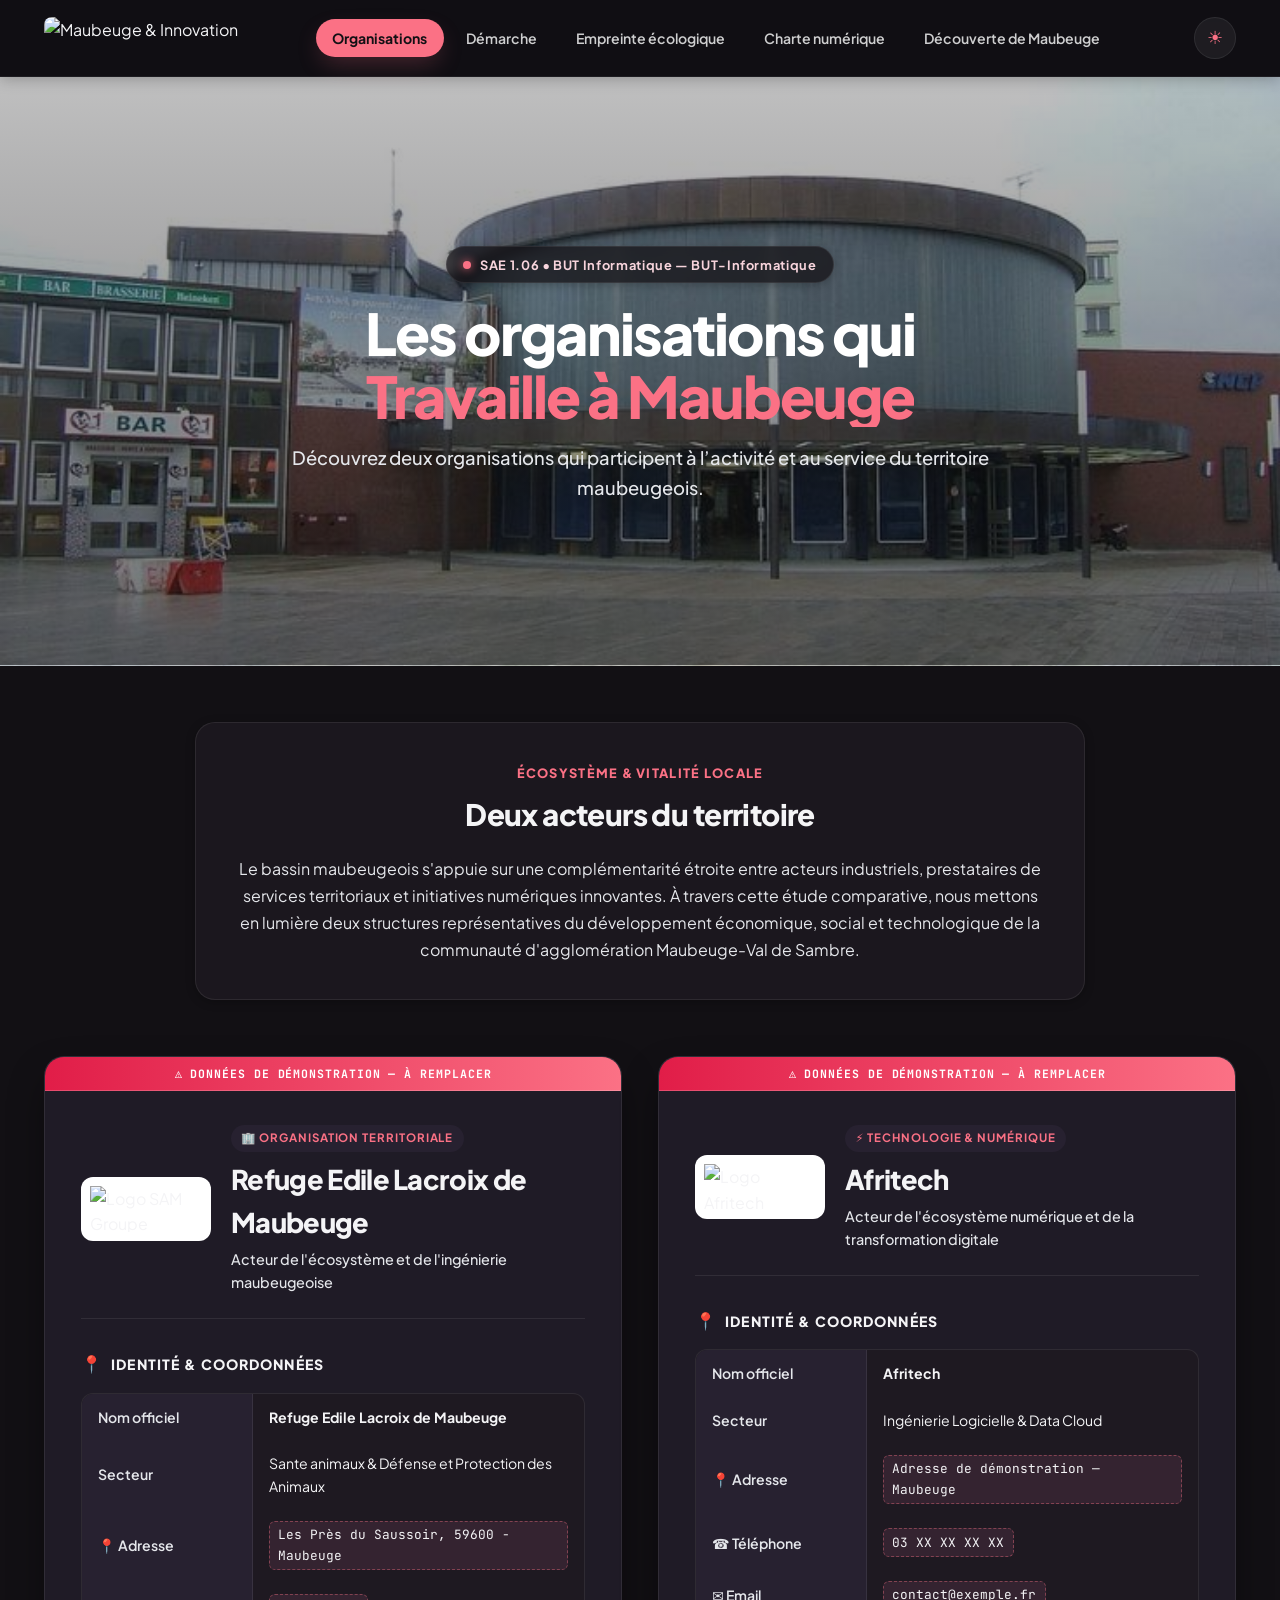
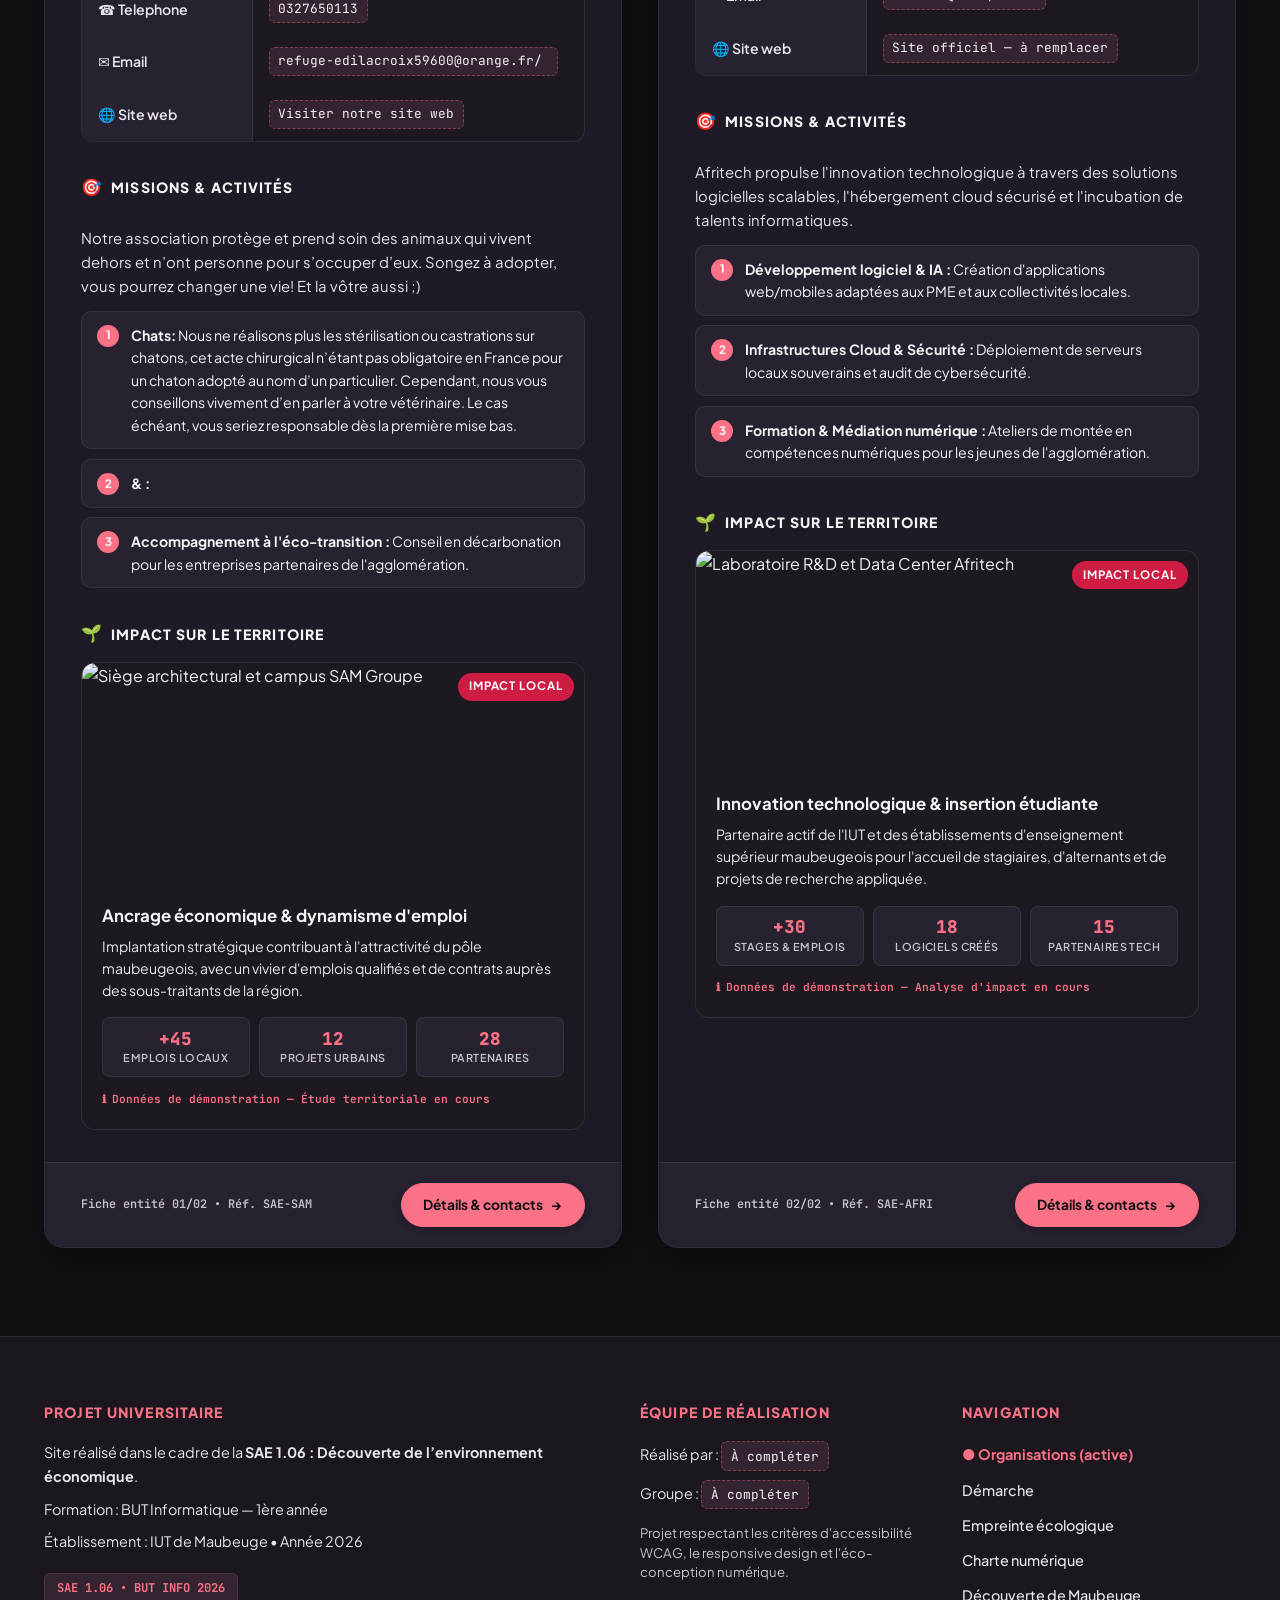
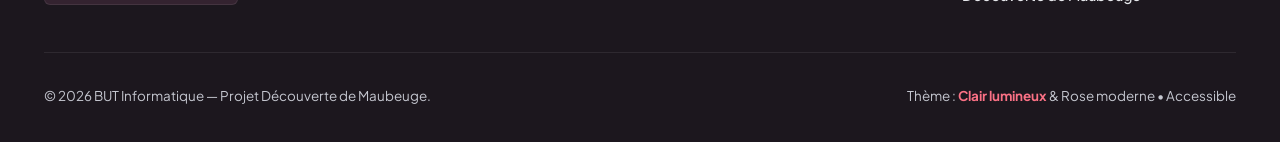
==== SAE_Decouverte_Maubeuge/index.html @ 79c5223c "modification sur le site de decouverte de maubeuge" ====
<!DOCTYPE html>

<html data-theme="dark" lang="fr"><head>
<meta charset="utf-8"/>
<meta content="width=device-width, initial-scale=1.0" name="viewport"/>
<meta content="Découverte de Maubeuge - Présentation des organisations locales SAM Groupe et Afritech dans le cadre de la SAE 1.06 BUT Informatique." name="description"/>
<title>Organisations — Découverte de Maubeuge | SAE 1.06</title>
<!-- Typographies Google Fonts (Plus Jakarta Sans & JetBrains Mono) -->
<link href="https://fonts.googleapis.com" rel="preconnect"/>
<link crossorigin="" href="https://fonts.gstatic.com" rel="preconnect"/>
<link href="https://fonts.googleapis.com/css2?family=Plus+Jakarta+Sans:wght@400;500;600;700;800&amp;family=JetBrains+Mono:wght@400;500;600&amp;display=swap" rel="stylesheet"/>
<link href="style.css" rel="stylesheet"/>
</head>
<body>
       <!-- 1. EN-TÊTE DU SITE & NAVIGATION (5 ONGLETS)
       Header lumineux, navigation moderne avec rose d'accentuation -->

<header class="site-header" role="banner">
<div class="container header-content">
<!-- Logo et Identité de Maubeuge -->
<a class="brand" href="index.html" title="Retour à l'accueil du projet Maubeuge">

<!-- A REVENIR SUR LE LOGO  -->

<img alt="Maubeuge &amp; Innovation" class="brand-logo-img" src=""/>
</a>
<!-- Navigation Horizontale vers les 5 Onglets -->
<nav aria-label="Navigation principale" class="main-nav" id="site-nav" role="navigation">
<ul class="nav-list">
<li>
<a aria-current="page" class="nav-link active" href="index.html">Organisations</a>
</li>
<li>
<a class="nav-link" href="demarche.html">Démarche</a>
</li>
<li>
<a class="nav-link" href="empreinte-ecologique.html">Empreinte écologique</a>
</li>
<li>
<a class="nav-link" href="charte-numerique.html">Charte numérique</a>
</li>
<li>
<a class="nav-link" href="decouverte-maubeuge.html">Découverte de Maubeuge</a>
</li>
</ul>
</nav>
<!-- Actions : Commutateur Thème Clair/Sombre + Menu Mobile -->
<div class="header-actions">
<button aria-label="Basculer entre thème clair et thème sombre" class="theme-toggle" id="theme-toggle-btn" title="Passer au mode sombre" type="button">
<span aria-hidden="true" id="theme-toggle-icon">☾</span>
</button>
<button aria-controls="site-nav" aria-expanded="false" aria-label="Ouvrir le menu de navigation" class="mobile-menu-btn" id="mobile-menu-btn" type="button">
<span aria-hidden="true">☰</span>
</button>
</div>
</div>
</header>
<!-- 
       2. CONTENU PRINCIPAL (MAIN)
       Hero Panoramique avec photo Maubeuge en fond + Section Intro + Deux Cartes
    
<main id="main-content" role="main">

<!-- HERO PANORAMIQUE AVEC IMAGE DE MAUBEUGE EN FOND RÉEL -->
<section aria-labelledby="hero-title" class="hero-panoramic">
<div class="hero-overlay">
<div class="container">
<div class="hero-inner">
<div class="hero-badge">
<span aria-hidden="true" class="hero-badge-dot"></span>
<span>SAE 1.06 • BUT Informatique — BUT-Informatique</span>
</div>
<h1 class="hero-title" id="hero-title">
              Les organisations qui  <span class="highlight-rose">Travaille à Maubeuge</span>
</h1>
<p class="hero-description">
              Découvrez deux organisations qui participent à l’activité et au service du territoire maubeugeois.
            </p>
</div>
</div>
</div>
</section>
<!-- SECTION INTRODUCTION -->
<section aria-labelledby="intro-heading" class="intro-section">
<div class="container">
<div class="intro-card">
<span class="intro-header-tag">Écosystème &amp; Vitalité Locale</span>
<h2 class="intro-title" id="intro-heading">Deux acteurs du territoire</h2>
<p class="intro-text">
            Le bassin maubeugeois s'appuie sur une complémentarité étroite entre acteurs industriels, prestataires de services territoriaux et initiatives numériques innovantes. À travers cette étude comparative, nous mettons en lumière deux structures représentatives du développement économique, social et technologique de la communauté d'agglomération Maubeuge-Val de Sambre.
          </p>
</div>
</div>
</section>
<!-- SECTION PRÉSENTATION SYMÉTRIQUE DES 2 ORGANISATIONS -->
<section aria-labelledby="organizations-title" class="organizations-section">
<div class="container">
<h2 class="visually-hidden" id="organizations-title" style="position: absolute; width: 1px; height: 1px; margin: -1px; padding: 0; overflow: hidden; clip: rect(0, 0, 0, 0); border: 0;">
          Fiches descriptives des deux organisations partenaires
        </h2>
<div class="organizations-grid">

               <!-- ORGANISATION 1 : SAM GROUPE
               Architecture : Identité, Missions, Carte Impact Visuelle avec Photo -->
              
<article aria-labelledby="sam-title" class="organization-card">
<!-- Ruban mention explicite Démonstration -->
<div class="demo-ribbon">
<span aria-hidden="true">⚠️</span>
<span>DONNÉES DE DÉMONSTRATION — À REMPLACER</span>
</div>
<div class="organization-card-content">
<!-- En-tête de la carte avec Logo SVG -->
<header class="organization-header">
<div class="organization-logo-wrapper">
<img alt="Logo SAM Groupe" class="organization-logo-svg" src="https://lh3.googleusercontent.com/aida/[base64]"/>
</div>
<div class="organization-meta">
<span class="organization-category-badge">🏢 Organisation Territoriale</span>
<h3 class="organization-title" id="sam-title">Refuge Edile Lacroix de Maubeuge</h3>
<p class="organization-tagline">Acteur de l'écosystème et de l'ingénierie maubeugeoise</p>
</div>
</header>
<!-- 1. IDENTITÉ ET COORDONNÉES -->
<section aria-labelledby="sam-identity-title">
<h4 class="card-subheading" id="sam-identity-title">
<span aria-hidden="true" class="card-subheading-icon">📍</span>
                  Identité &amp; coordonnées
                </h4>
<table class="identity-table">
<tbody>
<tr>
<th scope="row">Nom officiel</th>
<td><strong>Refuge Edile Lacroix de Maubeuge</strong></td>
</tr>
<tr>
<th scope="row">Secteur</th>
<td> Sante animaux &amp; Défense et Protection des Animaux</td>
</tr>
<tr>
<th scope="row">📍 Adresse</th>
<td><span class="badge-demo-value">Les Près du Saussoir, 59600 - Maubeuge</span></td>
</tr>
<tr>
<th scope="row">☎ Telephone</th>
<td><span class="badge-demo-value">0327650113</span></td>
</tr>
<tr>
<th scope="row">✉ Email</th>
<td><span class="badge-demo-value">refuge-edilacroix59600@orange.fr/<span></td>
</tr>
<tr>
<th scope="row">🌐 Site web</th>
<td><span class="badge-demo-value"><a href="https://refuge-edilelacroix.fr/"> Visiter notre site web </a></span></td>
</tr>
</tbody>
</table>
</section>
<!-- 2. MISSIONS ET ACTIVITÉS -->
<section aria-labelledby="sam-missions-title" class="organization-missions">
<h4 class="card-subheading" id="sam-missions-title">
<span aria-hidden="true" class="card-subheading-icon">🎯</span>
                  Missions &amp; activités
                </h4>
<p class="missions-intro-text">
                  Notre association protège et prend soin des animaux qui vivent dehors et n’ont personne pour s’occuper d’eux. Songez à adopter, vous pourrez changer une vie! Et la vôtre aussi ;)
<ul class="activities-list">
<li class="activity-item">
<span class="activity-badge-num">1</span>
<span><strong>Chats:</strong> Nous ne réalisons plus les stérilisation ou castrations sur chatons, cet acte chirurgical n’étant pas obligatoire en France pour un chaton adopté au nom d’un particulier. Cependant, nous vous conseillons
  vivement d’en parler à votre vétérinaire. Le cas échéant, vous seriez responsable dès la première mise bas.</span>
</li>
<li class="activity-item">
<span class="activity-badge-num">2</span>
<span> <strong>&amp;  :</strong> </span>
</li>
<li class="activity-item">
<span class="activity-badge-num">3</span>
<span><strong>Accompagnement à l'éco-transition :</strong> Conseil en décarbonation pour les entreprises partenaires de l'agglomération.</span>
</li>
</ul>
</section>
<!-- 3. CARTE VISUELLE IMPACT SUR LE TERRITOIRE -->
<section aria-labelledby="sam-impact-title">
<h4 class="card-subheading" id="sam-impact-title">
<span aria-hidden="true" class="card-subheading-icon">🌱</span>
                  Impact sur le territoire
                </h4>
<div class="impact-showcase-card">
<div class="impact-image-container">
<img alt="Siège architectural et campus SAM Groupe" class="impact-image" src="https://lh3.googleusercontent.com/aida-public/[base64]"/>
<span class="impact-badge-tag">Impact local</span>
</div>
<div class="impact-body">
<h5 class="impact-headline">Ancrage économique &amp; dynamisme d'emploi</h5>
<p class="impact-desc">
                      Implantation stratégique contribuant à l'attractivité du pôle maubeugeois, avec un vivier d'emplois qualifiés et de contrats auprès des sous-traitants de la région.
                    </p>
<div class="impact-metrics-grid">
<div class="metric-box">
<div class="metric-value">+45</div>
<div class="metric-label">Emplois locaux</div>
</div>
<div class="metric-box">
<div class="metric-value">12</div>
<div class="metric-label">Projets urbains</div>
</div>
<div class="metric-box">
<div class="metric-value">28</div>
<div class="metric-label">Partenaires</div>
</div>
</div>
<div class="impact-disclaimer">
<span aria-hidden="true">ℹ</span>
<span>Données de démonstration — Étude territoriale en cours</span>
</div>
</div>
</div>
</section>
</div>
<!-- Pied de la carte -->
<footer class="organization-footer">
<span class="card-footer-meta">Fiche entité 01/02 • Réf. SAE-SAM</span>
<a class="btn-card-action" href="#sam-identity-title">
<span>Détails &amp; contacts</span>
<span aria-hidden="true">→</span>
</a>
</footer>
</article>

               <!-- ORGANISATION 2 : AFRITECH
               Architecture : Identité, Missions, Carte Impact Visuelle avec Photo -->
              
<article aria-labelledby="afritech-title" class="organization-card">
<!-- Ruban mention explicite Démonstration -->
<div class="demo-ribbon">
<span aria-hidden="true">⚠️</span>
<span>DONNÉES DE DÉMONSTRATION — À REMPLACER</span>
</div>
<div class="organization-card-content">
<!-- En-tête de la carte avec Logo SVG -->
<header class="organization-header">
<div class="organization-logo-wrapper">
<img alt="Logo Afritech" class="organization-logo-svg" src="https://lh3.googleusercontent.com/aida/[base64]"/>
</div>
<div class="organization-meta">
<span class="organization-category-badge">⚡ Technologie &amp; Numérique</span>
<h3 class="organization-title" id="afritech-title">Afritech</h3>
<p class="organization-tagline">Acteur de l'écosystème numérique et de la transformation digitale</p>
</div>
</header>
<!-- 1. IDENTITÉ ET COORDONNÉES -->
<section aria-labelledby="afritech-identity-title">
<h4 class="card-subheading" id="afritech-identity-title">
<span aria-hidden="true" class="card-subheading-icon">📍</span>
                  Identité &amp; coordonnées
                </h4>
<table class="identity-table">
<tbody>
<tr>
<th scope="row">Nom officiel</th>
<td><strong>Afritech</strong></td>
</tr>
<tr>
<th scope="row">Secteur</th>
<td>Ingénierie Logicielle &amp; Data Cloud</td>
</tr>
<tr>
<th scope="row">📍 Adresse</th>
<td><span class="badge-demo-value">Adresse de démonstration — Maubeuge</span></td>
</tr>
<tr>
<th scope="row">☎ Téléphone</th>
<td><span class="badge-demo-value">03 XX XX XX XX</span></td>
</tr>
<tr>
<th scope="row">✉ Email</th>
<td><span class="badge-demo-value">contact@exemple.fr</span></td>
</tr>
<tr>
<th scope="row">🌐 Site web</th>
<td><span class="badge-demo-value">Site officiel — à remplacer</span></td>
</tr>
</tbody>
</table>
</section>
<!-- 2. MISSIONS ET ACTIVITÉS -->
<section aria-labelledby="afritech-missions-title" class="organization-missions">
<h4 class="card-subheading" id="afritech-missions-title">
<span aria-hidden="true" class="card-subheading-icon">🎯</span>
                  Missions &amp; activités
                </h4>
<p class="missions-intro-text">
                  Afritech propulse l'innovation technologique à travers des solutions logicielles scalables, l'hébergement cloud sécurisé et l'incubation de talents informatiques.
                </p>
<ul class="activities-list">
<li class="activity-item">
<span class="activity-badge-num">1</span>
<span><strong>Développement logiciel &amp; IA :</strong> Création d'applications web/mobiles adaptées aux PME et aux collectivités locales.</span>
</li>
<li class="activity-item">
<span class="activity-badge-num">2</span>
<span><strong>Infrastructures Cloud &amp; Sécurité :</strong> Déploiement de serveurs locaux souverains et audit de cybersécurité.</span>
</li>
<li class="activity-item">
<span class="activity-badge-num">3</span>
<span><strong>Formation &amp; Médiation numérique :</strong> Ateliers de montée en compétences numériques pour les jeunes de l'agglomération.</span>
</li>
</ul>
</section>
<!-- 3. CARTE VISUELLE IMPACT SUR LE TERRITOIRE -->
<section aria-labelledby="afritech-impact-title">
<h4 class="card-subheading" id="afritech-impact-title">
<span aria-hidden="true" class="card-subheading-icon">🌱</span>
                  Impact sur le territoire
                </h4>
<div class="impact-showcase-card">
<div class="impact-image-container">
<img alt="Laboratoire R&amp;D et Data Center Afritech" class="impact-image" src="https://lh3.googleusercontent.com/aida-public/[base64]"/>
<span class="impact-badge-tag">Impact local</span>
</div>
<div class="impact-body">
<h5 class="impact-headline">Innovation technologique &amp; insertion étudiante</h5>
<p class="impact-desc">
                      Partenaire actif de l'IUT et des établissements d'enseignement supérieur maubeugeois pour l'accueil de stagiaires, d'alternants et de projets de recherche appliquée.
                    </p>
<div class="impact-metrics-grid">
<div class="metric-box">
<div class="metric-value">+30</div>
<div class="metric-label">Stages &amp; Emplois</div>
</div>
<div class="metric-box">
<div class="metric-value">18</div>
<div class="metric-label">Logiciels créés</div>
</div>
<div class="metric-box">
<div class="metric-value">15</div>
<div class="metric-label">Partenaires Tech</div>
</div>
</div>
<div class="impact-disclaimer">
<span aria-hidden="true">ℹ</span>
<span>Données de démonstration — Analyse d'impact en cours</span>
</div>
</div>
</div>
</section>
</div>
<!-- Pied de la carte -->
<footer class="organization-footer">
<span class="card-footer-meta">Fiche entité 02/02 • Réf. SAE-AFRI</span>
<a class="btn-card-action" href="#afritech-identity-title">
<span>Détails &amp; contacts</span>
<span aria-hidden="true">→</span>
</a>
</footer>
</article>
</div>
</div>
</section>
</main>

       <!-- 3. PIED DE PAGE DU SITE (FOOTER)
       Cadre académique BUT Informatique, mentions SAE 1.06 et plan du site. -->
       
<footer class="site-footer" role="contentinfo">
<div class="container">
<div class="footer-grid">
<!-- Colonne 1 : Cadre Universitaire -->
<div class="footer-col">
<h4>Projet Universitaire</h4>
<p>Site réalisé dans le cadre de la <strong>SAE 1.06 : Découverte de l’environnement économique</strong>.</p>
<p>Formation : BUT Informatique — 1ère année</p>
<p>Établissement : IUT de Maubeuge • Année 2026</p>
<span class="footer-badge-sae">SAE 1.06 • BUT INFO 2026</span>
</div>
<!-- Colonne 2 : Équipe de Réalisation -->
<div class="footer-col">
<h4>Équipe de Réalisation</h4>
<p>Réalisé par : <span class="badge-demo-value">À compléter</span></p>
<p>Groupe : <span class="badge-demo-value">À compléter</span></p>
<p style="margin-top: 0.85rem; font-size: 0.82rem; color: var(--text-muted); line-height: 1.5;">
            Projet respectant les critères d'accessibilité WCAG, le responsive design et l'éco-conception numérique.
          </p>
</div>
<!-- Colonne 3 : Navigation Rapide (Les 5 Onglets) -->
<div class="footer-col">
<h4>Navigation</h4>
<ul class="footer-nav">
<li><a href="index.html" style="color: var(--accent-rose); font-weight: 700;">● Organisations (active)</a></li>
<li><a href="demarche.html">Démarche</a></li>
<li><a href="empreinte-ecologique.html">Empreinte écologique</a></li>
<li><a href="charte-numerique.html">Charte numérique</a></li>
<li><a href="decouverte-maubeuge.html">Découverte de Maubeuge</a></li>
</ul>
</div>
</div>
<!-- Ligne inférieure : Copyright et détails techniques -->
<div class="footer-bottom">
<p>© 2026 BUT Informatique — Projet Découverte de Maubeuge.</p>
<p>Thème : <span class="footer-bottom-accent">Clair lumineux</span> &amp; Rose moderne • Accessible</p>
</div>
</div>
</footer>
<!-- Script pour le basculement Clair/Sombre et Menu Mobile -->
<script>
    (function() {
      const themeToggleBtn = document.getElementById('theme-toggle-btn');
      const themeToggleIcon = document.getElementById('theme-toggle-icon');
      const rootHtml = document.documentElement;

      // Par défaut : thème sombre pour cette page
      const savedTheme = localStorage.getItem('theme') || 'dark';
      rootHtml.setAttribute('data-theme', savedTheme);
      updateToggleIcon(savedTheme);

      themeToggleBtn.addEventListener('click', function() {
        const currentTheme = rootHtml.getAttribute('data-theme');
        const nextTheme = currentTheme === 'light' ? 'dark' : 'light';
        
        rootHtml.setAttribute('data-theme', nextTheme);
        localStorage.setItem('theme', nextTheme);
        updateToggleIcon(nextTheme);
      });

      function updateToggleIcon(theme) {
        if (theme === 'dark') {
          themeToggleIcon.textContent = '☀';
          themeToggleBtn.setAttribute('title', 'Passer au mode clair');
        } else {
          themeToggleIcon.textContent = '☾';
          themeToggleBtn.setAttribute('title', 'Passer au mode sombre');
        }
      }

      // Gestion du menu de navigation responsive mobile
      const mobileMenuBtn = document.getElementById('mobile-menu-btn');
      const siteNav = document.getElementById('site-nav');

      if (mobileMenuBtn && siteNav) {
        mobileMenuBtn.addEventListener('click', function() {
          const isOpen = siteNav.classList.toggle('is-open');
          mobileMenuBtn.setAttribute('aria-expanded', isOpen);
          mobileMenuBtn.innerHTML = isOpen ? '✕' : '☰';
        });
      }
    })();
  </script>
</body></html>
---- SAE_Decouverte_Maubeuge/style.css ----
:root {
      /* MODE CLAIR PAR DÉFAUT (lumière, fond blanc pur, ombres très légères) */
      --bg-primary: #fffdfd;
      --bg-secondary: #ffffff;
      --bg-card: #ffffff;
      --bg-card-subtle: #fff7f8;
      --bg-card-hover: #fffdfd;
      --bg-badge: #fff1f3;
      --text-primary: #1f2937;
      --text-secondary: #4b5563;
      --text-muted: #6b7280;
      --border-subtle: #f8d9df;
      --border-hover: #f4b4c1;
      --accent-rose: #e11d48;
      --accent-rose-dark: #be123c;
      --accent-rose-dim: rgba(225, 29, 72, 0.06);
      --accent-rose-glow: rgba(225, 29, 72, 0.12);
      --accent-rose-border: rgba(225, 29, 72, 0.24);
      --hero-overlay: linear-gradient(180deg, rgba(255, 255, 255, 0.32) 0%, rgba(255, 250, 251, 0.72) 100%);
      --shadow-sm: 0 3px 10px rgba(15, 23, 42, 0.03);
      --shadow-card: 0 8px 24px -12px rgba(15, 23, 42, 0.08), 0 3px 10px rgba(15, 23, 42, 0.03);
      --shadow-pop: 0 10px 22px -10px rgba(225, 29, 72, 0.18);
      --transition-base: all 0.25s cubic-bezier(0.16, 1, 0.3, 1);
    }

    [data-theme="dark"] {
      --bg-primary: #121014;
      --bg-secondary: rgba(30, 26, 33, 0.8);
      --bg-card: #1f1b26;
      --bg-card-subtle: #272130;
      --bg-card-hover: #292333;
      --bg-badge: #342330;
      --text-primary: #f4f4f6;
      --text-secondary: #e5e7eb;
      --text-muted: #c4c6cf;
      --border-subtle: rgba(255, 255, 255, 0.08);
      --border-hover: #6d465a;
      --accent-rose: #fb7185;
      --accent-rose-dark: #e11d48;
      --accent-rose-dim: rgba(251, 113, 133, 0.12);
      --accent-rose-glow: rgba(251, 113, 133, 0.25);
      --accent-rose-border: rgba(251, 113, 133, 0.4);
      --hero-overlay: linear-gradient(180deg, rgba(15, 13, 18, 0.42) 0%, rgba(15, 13, 18, 0.62) 100%);
      --shadow-sm: 0 2px 10px rgba(0, 0, 0, 0.25);
      --shadow-card: 0 18px 40px -6px rgba(0, 0, 0, 0.45);
      --shadow-pop: 0 10px 25px -5px rgba(251, 113, 133, 0.25);
    }

    *, *::before, *::after {
      box-sizing: border-box;
      margin: 0;
      padding: 0;
    }

    body {
      font-family: 'Plus Jakarta Sans', system-ui, -apple-system, sans-serif;
      background-color: var(--bg-primary);
      color: var(--text-primary);
      line-height: 1.6;
      min-height: 100vh;
      display: flex;
      flex-direction: column;
      transition: background-color 0.3s ease, color 0.3s ease;
      -webkit-font-smoothing: antialiased;
    }

    a {
      color: inherit;
      text-decoration: none;
      transition: var(--transition-base);
    }

    .container {
      max-width: 1240px;
      margin: 0 auto;
      padding: 0 1.5rem;
      width: 100%;
    }

    /* HEADER */
    .site-header {
      position: sticky;
      top: 0;
      z-index: 1000;
      background-color: rgba(17, 15, 20, 0.82);
      border-bottom: 1px solid rgba(255, 255, 255, 0.06);
      box-shadow: 0 2px 14px rgba(0, 0, 0, 0.25);
      backdrop-filter: blur(12px);
      -webkit-backdrop-filter: blur(12px);
    }

    .header-content {
      display: flex;
      align-items: center;
      justify-content: space-between;
      height: 76px;
      gap: 1.5rem;
    }

    .brand {
      display: flex;
      align-items: center;
      gap: 0.9rem;
    }

    .brand-logo-img {
      height: 42px;
      width: auto;
      object-fit: contain;
      border-radius: 8px;
    }

    /* NAVIGATION HORIZONTALE */
    .main-nav {
      display: flex;
      align-items: center;
    }

    .nav-list {
      display: flex;
      list-style: none;
      gap: 0.4rem;
      align-items: center;
    }

    .nav-link {
      padding: 0.55rem 0.95rem;
      font-size: 0.88rem;
      font-weight: 600;
      color: rgba(255, 255, 255, 0.8);
      border-radius: 9999px;
      border: 1px solid transparent;
      transition: var(--transition-base);
    }

    .nav-link:hover {
      color: var(--accent-rose);
      background-color: rgba(255, 255, 255, 0.04);
    }

    .nav-link.active {
      color: #ffffff;
      background-color: var(--accent-rose);
      box-shadow: var(--shadow-pop);
      font-weight: 700;
    }

    [data-theme="dark"] .nav-link.active {
      color: #121014;
      background-color: var(--accent-rose);
    }

    /* BOUTONS ACTIONS HEADER */
    .header-actions {
      display: flex;
      align-items: center;
      gap: 0.75rem;
    }

    .theme-toggle {
      width: 42px;
      height: 42px;
      border-radius: 50%;
      background-color: rgba(255, 255, 255, 0.06);
      border: 1px solid rgba(255, 255, 255, 0.08);
      color: var(--accent-rose);
      display: flex;
      align-items: center;
      justify-content: center;
      cursor: pointer;
      transition: var(--transition-base);
      font-size: 1.15rem;
    }

    .theme-toggle:hover {
      transform: rotate(15deg) scale(1.08);
      border-color: var(--accent-rose);
      background-color: var(--bg-badge);
    }

    .mobile-menu-btn {
      display: none;
      width: 42px;
      height: 42px;
      border-radius: 8px;
      background-color: var(--bg-card-subtle);
      border: 1px solid var(--border-subtle);
      color: var(--text-primary);
      align-items: center;
      justify-content: center;
      font-size: 1.25rem;
      cursor: pointer;
    }

    /* HERO PANORAMIQUE AVEC IMAGE DE MAUBEUGE EN BACKGROUND */
    .hero-panoramic {
      position: relative;
      min-height: 470px;
      height: clamp(470px, 46vw, 620px);
      border-bottom: 1px solid var(--border-subtle);
      overflow: hidden;
      background-image: url('./photo/Gare_maubeuge.jpeg');
      background-size: cover;
      background-position: center 52%;
      background-repeat: no-repeat;
      background-attachment: scroll;
      background-color: #0d0d12;
    }

    .hero-overlay {
      position: relative;
      z-index: 2;
      background: linear-gradient(180deg, rgba(10, 10, 12, 0.26) 0%, rgba(10, 10, 12, 0.58) 100%);
      width: 100%;
      height: 100%;
      display: flex;
      align-items: center;
      padding: 3.5rem 0 3rem 0;
    }

    .hero-inner {
      max-width: 860px;
      margin: 0 auto;
      text-align: center;
      position: relative;
      z-index: 2;
    }

    .hero-badge {
      display: inline-flex;
      align-items: center;
      gap: 0.55rem;
      background-color: rgba(18, 16, 20, 0.72);
      border: 1px solid rgba(255, 255, 255, 0.08);
      padding: 0.45rem 1rem;
      border-radius: 9999px;
      font-size: 0.8rem;
      font-weight: 700;
      color: #f7d4dc;
      margin-bottom: 1.2rem;
      letter-spacing: 0.05em;
      box-shadow: var(--shadow-sm);
      backdrop-filter: blur(5px);
    }

    .hero-badge-dot {
      width: 8px;
      height: 8px;
      border-radius: 50%;
      background-color: var(--accent-rose);
      box-shadow: 0 0 10px var(--accent-rose);
    }

    .hero-title {
      font-size: clamp(2.2rem, 4.5vw, 4rem);
      font-weight: 800;
      letter-spacing: -0.035em;
      line-height: 1.08;
      color: #ffffff;
      margin-bottom: 1rem;
    }

    .hero-title .highlight-rose {
      background: linear-gradient(120deg, var(--accent-rose), #fb7185);
      -webkit-background-clip: text;
      -webkit-text-fill-color: transparent;
      position: relative;
      display: inline-block;
    }

    .hero-description {
      font-size: 1.15rem;
      color: var(--text-secondary);
      max-width: 720px;
      margin: 0 auto;
      line-height: 1.65;
      font-weight: 500;
    }

    /* SECTION INTRODUCTION AÉRÉE */
    .intro-section {
      padding: 3.5rem 0 1.5rem 0;
      text-align: center;
    }

    .intro-card {
      max-width: 890px;
      margin: 0 auto;
      background-color: var(--bg-secondary);
      border: 1px solid var(--border-subtle);
      border-radius: 20px;
      padding: 2.25rem 2.5rem;
      box-shadow: var(--shadow-sm);
      position: relative;
    }

    .intro-header-tag {
      font-size: 0.8rem;
      font-weight: 800;
      text-transform: uppercase;
      letter-spacing: 0.1em;
      color: var(--accent-rose);
      margin-bottom: 0.5rem;
      display: inline-block;
    }

    .intro-title {
      font-size: 1.85rem;
      font-weight: 800;
      color: var(--text-primary);
      letter-spacing: -0.02em;
      margin-bottom: 1rem;
    }

    .intro-text {
      font-size: 1rem;
      color: var(--text-secondary);
      line-height: 1.7;
    }

    /* ORGANISATIONS MAIN SECTION */
    .organizations-section {
      padding: 2rem 0 5.5rem 0;
      flex-grow: 1;
    }

    .organizations-grid {
      display: grid;
      grid-template-columns: repeat(2, 1fr);
      gap: 2.25rem;
      align-items: stretch;
    }

    .organization-card {
      background-color: var(--bg-card);
      border: 1px solid var(--border-subtle);
      border-radius: 20px;
      overflow: hidden;
      display: flex;
      flex-direction: column;
      justify-content: space-between;
      transition: var(--transition-base);
      position: relative;
      box-shadow: var(--shadow-card);
    }

    .organization-card:hover {
      transform: translateY(-5px);
      border-color: var(--accent-rose);
      box-shadow: var(--shadow-card), 0 0 25px var(--accent-rose-dim);
    }

    /* BADGE DÉMONSTRATION FLOTTANT EN HAUT DE LA CARTE */
    .demo-ribbon {
      background: linear-gradient(90deg, var(--accent-rose-dark), var(--accent-rose));
      color: #ffffff;
      padding: 0.45rem 1.25rem;
      font-family: 'JetBrains Mono', monospace;
      font-size: 0.72rem;
      font-weight: 700;
      letter-spacing: 0.08em;
      text-align: center;
      display: flex;
      align-items: center;
      justify-content: center;
      gap: 0.5rem;
      border-bottom: 1px solid rgba(255, 255, 255, 0.2);
    }

    .organization-card-content {
      padding: 2rem 2.25rem;
      display: flex;
      flex-direction: column;
      gap: 2rem;
      flex-grow: 1;
    }

    /* CARTE : HEADER AVEC VRAI LOGO */
    .organization-header {
      display: flex;
      align-items: center;
      gap: 1.25rem;
      padding-bottom: 1.5rem;
      border-bottom: 1px solid var(--border-subtle);
    }

    .organization-logo-wrapper {
      width: 130px;
      height: 64px;
      border-radius: 12px;
      background-color: #ffffff;
      border: 1px solid var(--border-subtle);
      display: flex;
      align-items: center;
      justify-content: center;
      padding: 0.5rem;
      flex-shrink: 0;
      box-shadow: inset 0 0 0 1px rgba(255, 255, 255, 0.6);
    }

    .organization-logo-svg {
      width: 100%;
      height: 100%;
      object-fit: contain;
    }

    .organization-meta {
      flex: 1;
    }

    .organization-category-badge {
      display: inline-flex;
      align-items: center;
      gap: 0.4rem;
      padding: 0.25rem 0.65rem;
      background-color: var(--bg-card-subtle);
      border-radius: 9999px;
      font-size: 0.72rem;
      font-weight: 700;
      text-transform: uppercase;
      letter-spacing: 0.08em;
      color: var(--accent-rose);
      margin-bottom: 0.4rem;
    }

    .organization-title {
      font-size: 1.7rem;
      font-weight: 800;
      letter-spacing: -0.025em;
      color: var(--text-primary);
      margin-bottom: 0.2rem;
    }

    .organization-tagline {
      font-size: 0.9rem;
      color: var(--text-secondary);
      font-weight: 500;
    }

    /* CARTE : SECTION SUB-HEADINGS */
    .card-subheading {
      font-size: 0.88rem;
      font-weight: 800;
      text-transform: uppercase;
      letter-spacing: 0.08em;
      color: var(--text-primary);
      margin-bottom: 0.9rem;
      display: flex;
      align-items: center;
      gap: 0.5rem;
    }

    .card-subheading-icon {
      color: var(--accent-rose);
      font-size: 1.05rem;
    }

    /* IDENTITÉ & COORDONNÉES */
    .identity-table {
      width: 100%;
      border-collapse: separate;
      border-spacing: 0;
      background-color: var(--bg-secondary);
      border: 1px solid var(--border-subtle);
      border-radius: 12px;
      overflow: hidden;
      font-size: 0.88rem;
    }

    .identity-table tr {
      border-bottom: 1px solid var(--border-subtle);
    }

    .identity-table tr:last-child {
      border-bottom: none;
    }

    .identity-table th {
      text-align: left;
      padding: 0.75rem 1rem;
      font-weight: 600;
      color: var(--text-secondary);
      width: 34%;
      background-color: var(--bg-card-subtle);
      border-right: 1px solid var(--border-subtle);
    }

    .identity-table td {
      padding: 0.75rem 1rem;
      color: var(--text-primary);
    }

    .badge-demo-value {
      display: inline-flex;
      align-items: center;
      gap: 0.35rem;
      font-family: 'JetBrains Mono', monospace;
      font-size: 0.8rem;
      color: var(--text-primary);
      background-color: var(--bg-badge);
      padding: 0.2rem 0.55rem;
      border-radius: 6px;
      border: 1px dashed var(--accent-rose-border);
    }

    /* MISSIONS ET ACTIVITÉS */
    .organization-missions {
      display: flex;
      flex-direction: column;
      gap: 0.75rem;
    }

    .missions-intro-text {
      font-size: 0.93rem;
      color: var(--text-secondary);
      line-height: 1.6;
    }

    .activities-list {
      list-style: none;
      display: flex;
      flex-direction: column;
      gap: 0.6rem;
    }

    .activity-item {
      display: flex;
      align-items: flex-start;
      gap: 0.75rem;
      padding: 0.75rem 0.95rem;
      background-color: var(--bg-card-subtle);
      border: 1px solid var(--border-subtle);
      border-radius: 10px;
      font-size: 0.88rem;
      color: var(--text-primary);
      transition: var(--transition-base);
    }

    .activity-item:hover {
      border-color: var(--accent-rose);
      background-color: var(--bg-badge);
    }

    .activity-badge-num {
      background-color: var(--accent-rose);
      color: #ffffff;
      font-weight: 700;
      font-size: 0.72rem;
      min-width: 22px;
      height: 22px;
      border-radius: 50%;
      display: flex;
      align-items: center;
      justify-content: center;
      flex-shrink: 0;
      margin-top: 1px;
    }

    /* VÉRITABLE CARTE VISUELLE IMPACT SUR LE TERRITOIRE */
    .impact-showcase-card {
      border: 1px solid var(--border-subtle);
      border-radius: 14px;
      overflow: hidden;
      background-color: var(--bg-secondary);
      box-shadow: 0 6px 18px rgba(15, 23, 42, 0.03);
      transition: var(--transition-base);
    }

    .impact-showcase-card:hover {
      border-color: var(--accent-rose);
    }

    .impact-image-container {
      position: relative;
      width: 100%;
      height: 220px;
      overflow: hidden;
    }

    .impact-image {
      width: 100%;
      height: 100%;
      object-fit: cover;
      object-position: center 46%;
      transition: transform 0.4s ease;
    }

    .impact-showcase-card:hover .impact-image {
      transform: scale(1.04);
    }

    .impact-badge-tag {
      position: absolute;
      top: 10px;
      right: 10px;
      background: rgba(225, 29, 72, 0.9);
      color: #ffffff;
      font-size: 0.72rem;
      font-weight: 700;
      text-transform: uppercase;
      letter-spacing: 0.08em;
      padding: 0.3rem 0.7rem;
      border-radius: 9999px;
      backdrop-filter: blur(4px);
    }

    .impact-body {
      padding: 1.25rem;
    }

    .impact-headline {
      font-size: 1.05rem;
      font-weight: 700;
      color: var(--text-primary);
      margin-bottom: 0.4rem;
    }

    .impact-desc {
      font-size: 0.88rem;
      color: var(--text-secondary);
      line-height: 1.55;
      margin-bottom: 1rem;
    }

    /* INDICATEURS DE DÉMONSTRATION STYLISÉS */
    .impact-metrics-grid {
      display: grid;
      grid-template-columns: repeat(3, 1fr);
      gap: 0.6rem;
      margin-bottom: 0.85rem;
    }

    .metric-box {
      background-color: var(--bg-card-subtle);
      border: 1px solid var(--border-subtle);
      border-radius: 8px;
      padding: 0.6rem 0.4rem;
      text-align: center;
    }

    .metric-value {
      font-size: 1.1rem;
      font-weight: 800;
      color: var(--accent-rose);
      font-family: 'JetBrains Mono', monospace;
      line-height: 1.2;
    }

    .metric-label {
      font-size: 0.68rem;
      color: var(--text-muted);
      font-weight: 600;
      text-transform: uppercase;
      letter-spacing: 0.04em;
    }

    .impact-disclaimer {
      font-family: 'JetBrains Mono', monospace;
      font-size: 0.7rem;
      color: var(--accent-rose);
      display: flex;
      align-items: center;
      gap: 0.35rem;
      font-weight: 600;
    }

    /* CARTE : FOOTER */
    .organization-footer {
      padding: 1.25rem 2.25rem;
      background-color: var(--bg-card-subtle);
      border-top: 1px solid var(--border-subtle);
      display: flex;
      align-items: center;
      justify-content: space-between;
      gap: 1rem;
    }

    .btn-card-action {
      display: inline-flex;
      align-items: center;
      justify-content: center;
      gap: 0.5rem;
      padding: 0.65rem 1.35rem;
      font-size: 0.86rem;
      font-weight: 700;
      border-radius: 9999px;
      border: 1px solid var(--accent-rose);
      background-color: var(--accent-rose);
      color: #ffffff;
      cursor: pointer;
      transition: var(--transition-base);
      box-shadow: var(--shadow-sm);
    }

    [data-theme="dark"] .btn-card-action {
      color: #121014;
    }

    .btn-card-action:hover {
      background-color: var(--accent-rose-dark);
      border-color: var(--accent-rose-dark);
      box-shadow: var(--shadow-pop);
      transform: translateY(-2px);
    }

    .card-footer-meta {
      font-family: 'JetBrains Mono', monospace;
      font-size: 0.74rem;
      color: var(--text-muted);
      font-weight: 600;
    }

    /* FOOTER DU SITE */
    .site-footer {
      background-color: var(--bg-secondary);
      border-top: 1px solid var(--border-subtle);
      padding: 4rem 0 2.25rem 0;
      margin-top: auto;
    }

    .footer-grid {
      display: grid;
      grid-template-columns: 2fr 1fr 1fr;
      gap: 3rem;
      margin-bottom: 2.75rem;
    }

    .footer-col h4 {
      font-size: 0.88rem;
      font-weight: 800;
      text-transform: uppercase;
      letter-spacing: 0.08em;
      color: var(--accent-rose);
      margin-bottom: 1.1rem;
    }

    .footer-col p {
      font-size: 0.9rem;
      color: var(--text-secondary);
      line-height: 1.65;
      margin-bottom: 0.55rem;
    }

    .footer-badge-sae {
      display: inline-block;
      font-family: 'JetBrains Mono', monospace;
      font-size: 0.76rem;
      font-weight: 700;
      padding: 0.35rem 0.75rem;
      border-radius: 6px;
      background-color: var(--bg-badge);
      border: 1px solid var(--border-subtle);
      color: var(--accent-rose);
      margin-top: 0.6rem;
    }

    .footer-nav {
      list-style: none;
      display: flex;
      flex-direction: column;
      gap: 0.6rem;
    }

    .footer-nav a {
      font-size: 0.9rem;
      color: var(--text-secondary);
      font-weight: 500;
    }

    .footer-nav a:hover {
      color: var(--accent-rose);
      transform: translateX(4px);
    }

    .footer-bottom {
      padding-top: 2rem;
      border-top: 1px solid var(--border-subtle);
      display: flex;
      align-items: center;
      justify-content: space-between;
      gap: 1rem;
      font-size: 0.84rem;
      color: var(--text-muted);
    }

    .footer-bottom-accent {
      color: var(--accent-rose);
      font-weight: 700;
    }

    /* RESPONSIVE */
    @media (max-width: 980px) {
      .organizations-grid {
        grid-template-columns: 1fr;
        max-width: 650px;
        margin: 0 auto;
      }

      .footer-grid {
        grid-template-columns: 1fr;
        gap: 2rem;
      }
    }

    @media (max-width: 768px) {
      .main-nav {
        display: none;
      }

      .main-nav.is-open {
        display: flex;
        position: absolute;
        top: 76px;
        left: 0;
        right: 0;
        background-color: var(--bg-secondary);
        border-bottom: 1px solid var(--border-subtle);
        padding: 1.5rem;
        box-shadow: 0 10px 30px rgba(0,0,0,0.15);
      }

      .main-nav.is-open .nav-list {
        flex-direction: column;
        width: 100%;
        align-items: stretch;
        
      }

      .mobile-menu-btn {
        display: flex;
      }

      .organization-header {
        flex-direction: column;
        align-items: flex-start;
      }

      .organization-card-content {
        padding: 1.5rem;
      }

      .footer-bottom {
        flex-direction: column;
        text-align: center;
      }
    }
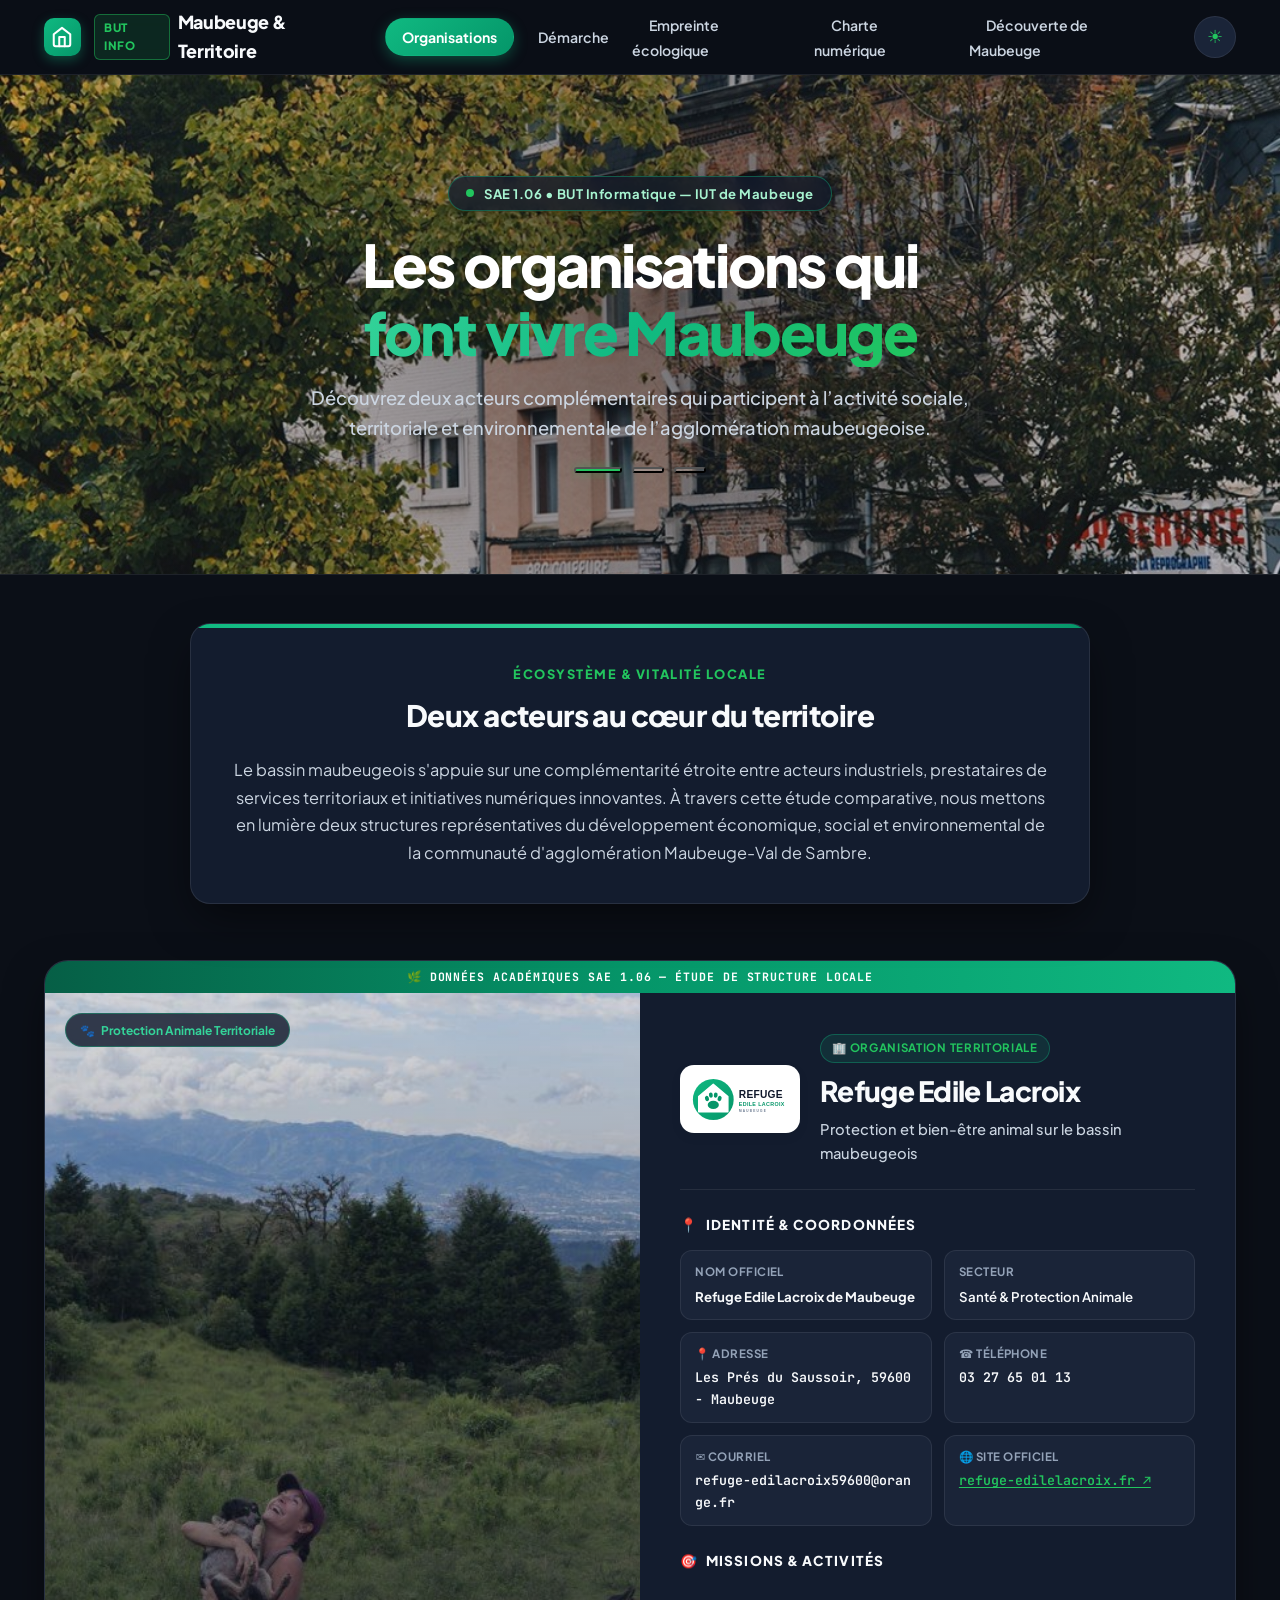
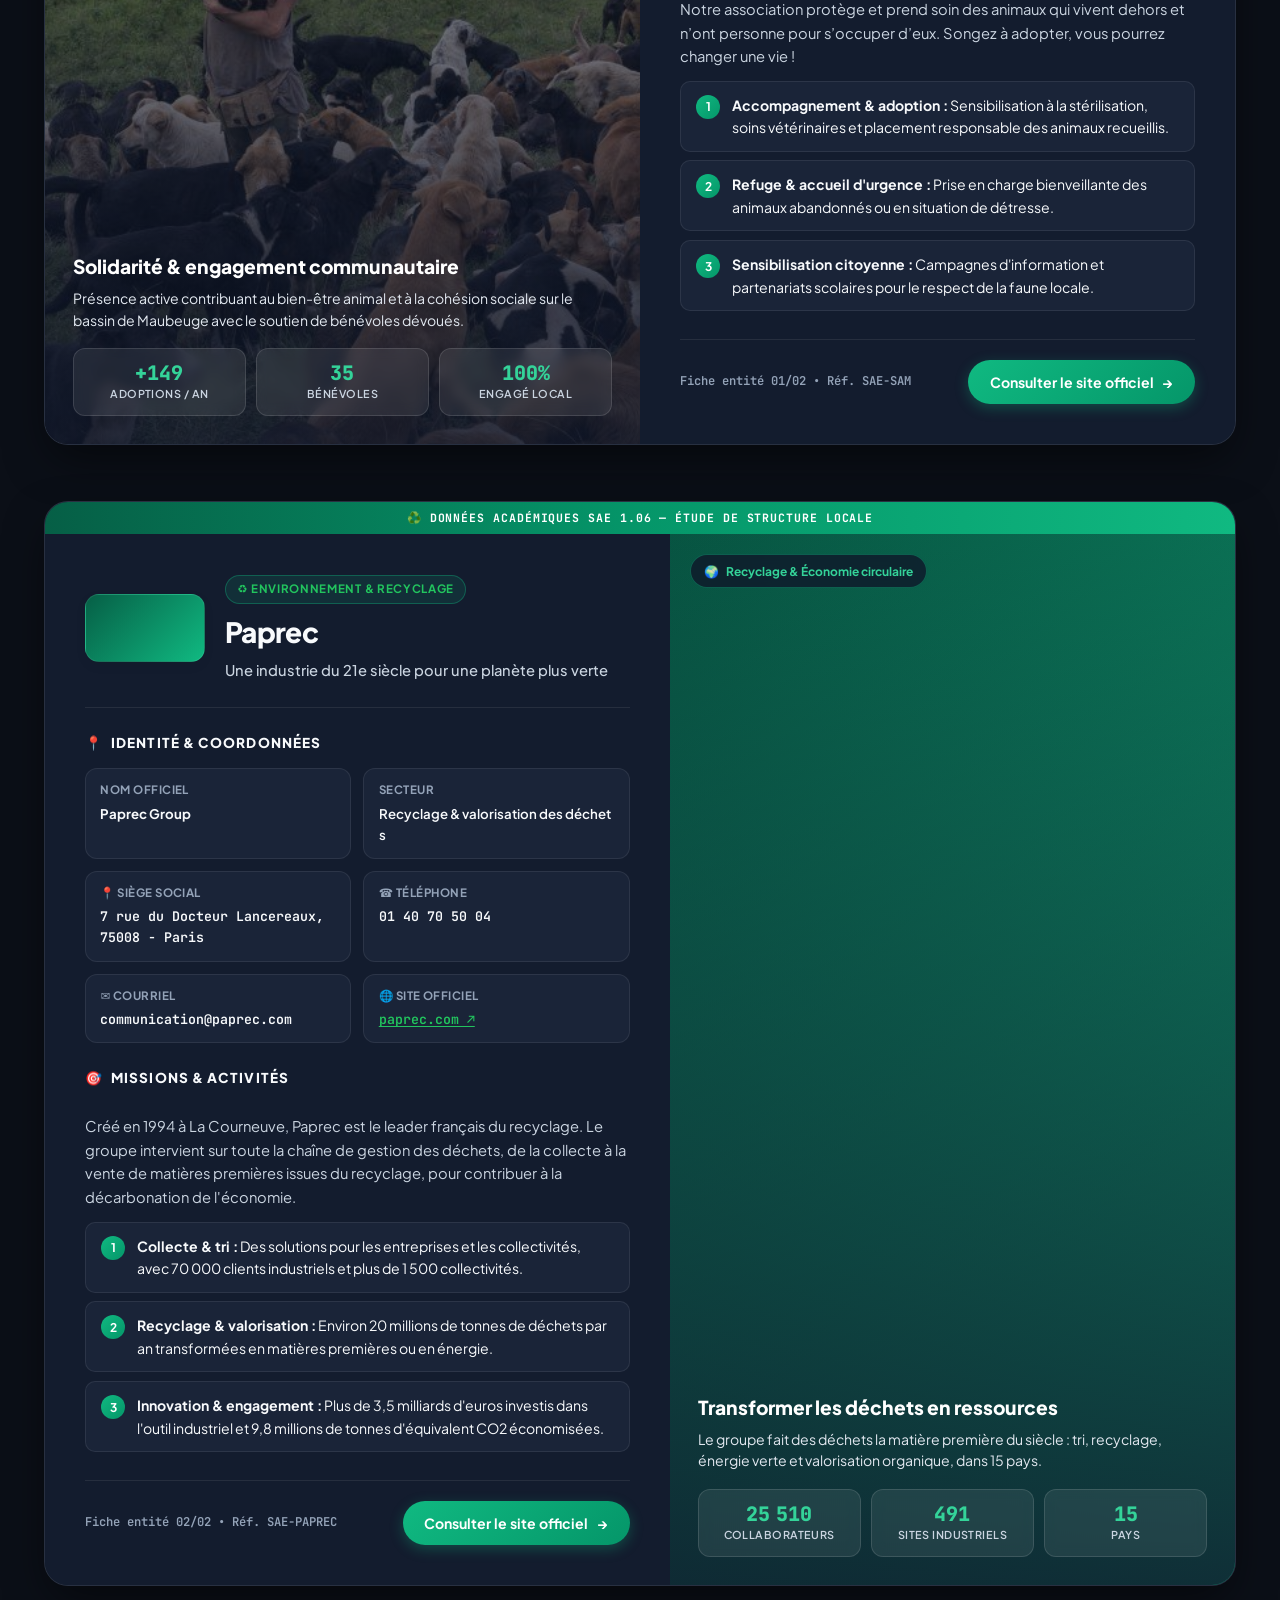
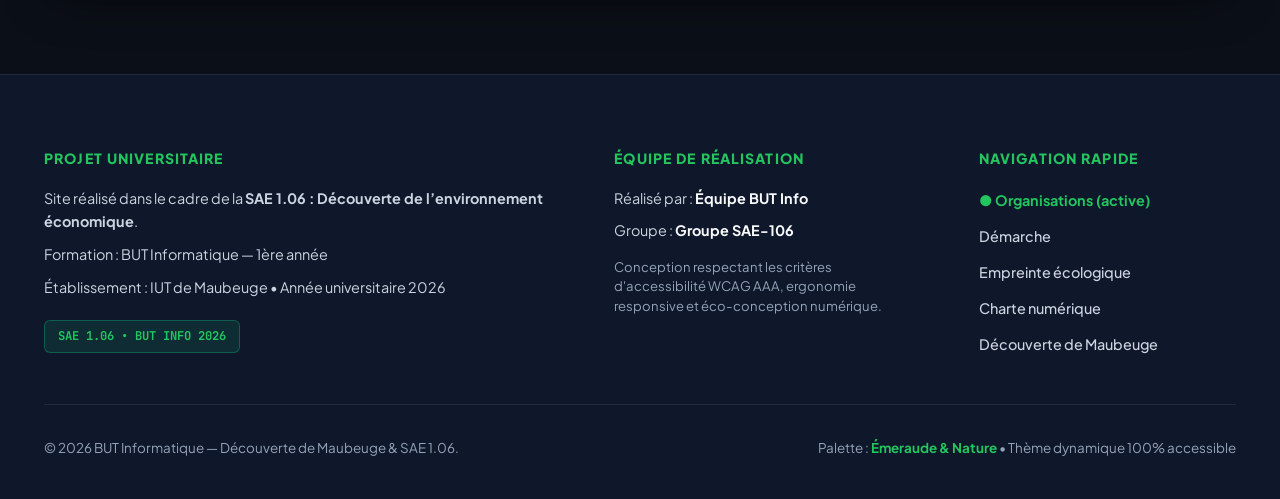
==== commit 0ad5688a: "fusion des onglet: charte numerique, decouverte de maubeuge et onglet organisation" ====
--- a/SAE_Decouverte_Maubeuge/index.html
+++ b/SAE_Decouverte_Maubeuge/index.html
@@ -3,51 +3,41 @@
 <html data-theme="dark" lang="fr"><head>
 <meta charset="utf-8"/>
 <meta content="width=device-width, initial-scale=1.0" name="viewport"/>
-<meta content="Découverte de Maubeuge - Présentation des organisations locales SAM Groupe et Afritech dans le cadre de la SAE 1.06 BUT Informatique." name="description"/>
-<title>Organisations — Découverte de Maubeuge | SAE 1.06</title>
-<!-- Typographies Google Fonts (Plus Jakarta Sans & JetBrains Mono) -->
+<meta content="Découverte de Maubeuge - Présentation des organisations locales Refuge Edile Lacroix et Paprec dans le cadre de la SAE 1.06 BUT Informatique." name="description"/>
+<title>Organisations — Découverte de Maubeuge | SAE 1.06 BUT Informatique</title>
 <link href="https://fonts.googleapis.com" rel="preconnect"/>
 <link crossorigin="" href="https://fonts.gstatic.com" rel="preconnect"/>
-<link href="https://fonts.googleapis.com/css2?family=Plus+Jakarta+Sans:wght@400;500;600;700;800&amp;family=JetBrains+Mono:wght@400;500;600&amp;display=swap" rel="stylesheet"/>
+<link href="https://fonts.googleapis.com/css2?family=Plus+Jakarta+Sans:wght@400;500;600;700;800&amp;family=JetBrains+Mono:wght@400;500;600;700&amp;display=swap" rel="stylesheet"/>
 <link href="style.css" rel="stylesheet"/>
 </head>
 <body>
-       <!-- 1. EN-TÊTE DU SITE & NAVIGATION (5 ONGLETS)
-       Header lumineux, navigation moderne avec rose d'accentuation -->
-
+<!-- HEADER & NAVIGATION -->
 <header class="site-header" role="banner">
 <div class="container header-content">
-<!-- Logo et Identité de Maubeuge -->
 <a class="brand" href="index.html" title="Retour à l'accueil du projet Maubeuge">
-
-<!-- A REVENIR SUR LE LOGO  -->
-
-<img alt="Maubeuge &amp; Innovation" class="brand-logo-img" src=""/>
+<div aria-hidden="true" class="brand-icon">
+<svg fill="none" height="22" stroke="currentColor" stroke-linecap="round" stroke-linejoin="round" stroke-width="2.2" viewbox="0 0 24 24" width="22">
+<path d="M3 9l9-7 9 7v11a2 2 0 0 1-2 2H5a2 2 0 0 1-2-2z"></path>
+<polyline points="9 22 9 12 15 12 15 22"></polyline>
+</svg>
+</div>
+<span class="brand-logo-text">
+<span class="brand-logo-badge">BUT INFO</span>
+        Maubeuge &amp; Territoire
+      </span>
 </a>
-<!-- Navigation Horizontale vers les 5 Onglets -->
 <nav aria-label="Navigation principale" class="main-nav" id="site-nav" role="navigation">
 <ul class="nav-list">
-<li>
-<a aria-current="page" class="nav-link active" href="index.html">Organisations</a>
-</li>
-<li>
-<a class="nav-link" href="demarche.html">Démarche</a>
-</li>
-<li>
-<a class="nav-link" href="empreinte-ecologique.html">Empreinte écologique</a>
-</li>
-<li>
-<a class="nav-link" href="charte-numerique.html">Charte numérique</a>
-</li>
-<li>
-<a class="nav-link" href="decouverte-maubeuge.html">Découverte de Maubeuge</a>
-</li>
+<li><a aria-current="page" class="nav-link active" href="index.html">Organisations</a></li>
+<li><a class="nav-link" href="demarche.html">Démarche</a></li>
+<li><a class="nav-link" href="empreinte-ecologique.html">Empreinte écologique</a></li>
+<li><a class="nav-link" href="charte_informatique.html">Charte numérique</a></li>
+<li><a class="nav-link" href="decouverte_maubeuge.html">Découverte de Maubeuge</a></li>
 </ul>
 </nav>
-<!-- Actions : Commutateur Thème Clair/Sombre + Menu Mobile -->
 <div class="header-actions">
-<button aria-label="Basculer entre thème clair et thème sombre" class="theme-toggle" id="theme-toggle-btn" title="Passer au mode sombre" type="button">
-<span aria-hidden="true" id="theme-toggle-icon">☾</span>
+<button aria-label="Basculer entre thème clair et thème sombre" class="theme-toggle" id="theme-toggle-btn" title="Passer au mode clair" type="button">
+<span aria-hidden="true" id="theme-toggle-icon">☀</span>
 </button>
 <button aria-controls="site-nav" aria-expanded="false" aria-label="Ouvrir le menu de navigation" class="mobile-menu-btn" id="mobile-menu-btn" type="button">
 <span aria-hidden="true">☰</span>
@@ -55,339 +45,320 @@
 </div>
 </div>
 </header>
-<!-- 
-       2. CONTENU PRINCIPAL (MAIN)
-       Hero Panoramique avec photo Maubeuge en fond + Section Intro + Deux Cartes
-    
+<!-- CONTENU PRINCIPAL -->
 <main id="main-content" role="main">
-
-<!-- HERO PANORAMIQUE AVEC IMAGE DE MAUBEUGE EN FOND RÉEL -->
+<!-- HERO PANORAMIQUE AVEC CARROUSEL FLUIDE -->
 <section aria-labelledby="hero-title" class="hero-panoramic">
+<!-- Diapositives du carrousel -->
+<div class="hero-slides" id="hero-slides">
+<div aria-hidden="false" class="hero-slide slide-1 active"></div>
+<div aria-hidden="true" class="hero-slide slide-2"></div>
+<div aria-hidden="true" class="hero-slide slide-3"></div>
+</div>
+<!-- Filtre dégradé supérieur & typographie contrastée -->
 <div class="hero-overlay">
 <div class="container">
 <div class="hero-inner">
 <div class="hero-badge">
-<span aria-hidden="true" class="hero-badge-dot"></span>
-<span>SAE 1.06 • BUT Informatique — BUT-Informatique</span>
+<span aria-hidden="true" class="pulsing-dot"></span>
+<span>SAE 1.06 • BUT Informatique — IUT de Maubeuge</span>
 </div>
 <h1 class="hero-title" id="hero-title">
-              Les organisations qui  <span class="highlight-rose">Travaille à Maubeuge</span>
+            Les organisations qui <span class="highlight-green">font vivre Maubeuge</span>
 </h1>
 <p class="hero-description">
-              Découvrez deux organisations qui participent à l’activité et au service du territoire maubeugeois.
-            </p>
-</div>
-</div>
-</div>
-</section>
-<!-- SECTION INTRODUCTION -->
+            Découvrez deux acteurs complémentaires qui participent à l’activité sociale, territoriale et environnementale de l’agglomération maubeugeoise.
+          </p>
+<!-- Indicateurs de carrousel interactifs -->
+<div aria-label="Contrôle des images du carrousel" class="carousel-indicators" role="tablist">
+<button aria-label="Vue 1 - Panorama urbain Maubeuge" aria-selected="true" class="indicator-dot active" data-slide="0" role="tab"></button>
+<button aria-label="Vue 2 - Patrimoine et dynamisme" aria-selected="false" class="indicator-dot" data-slide="1" role="tab"></button>
+<button aria-label="Vue 3 - Innovation et Sambre" aria-selected="false" class="indicator-dot" data-slide="2" role="tab"></button>
+</div>
+</div>
+</div>
+</div>
+</section>
+<!-- SECTION INTRODUCTION INSTITUTIONNELLE -->
 <section aria-labelledby="intro-heading" class="intro-section">
 <div class="container">
 <div class="intro-card">
 <span class="intro-header-tag">Écosystème &amp; Vitalité Locale</span>
-<h2 class="intro-title" id="intro-heading">Deux acteurs du territoire</h2>
+<h2 class="intro-title" id="intro-heading">Deux acteurs au cœur du territoire</h2>
 <p class="intro-text">
-            Le bassin maubeugeois s'appuie sur une complémentarité étroite entre acteurs industriels, prestataires de services territoriaux et initiatives numériques innovantes. À travers cette étude comparative, nous mettons en lumière deux structures représentatives du développement économique, social et technologique de la communauté d'agglomération Maubeuge-Val de Sambre.
-          </p>
-</div>
-</div>
-</section>
-<!-- SECTION PRÉSENTATION SYMÉTRIQUE DES 2 ORGANISATIONS -->
-<section aria-labelledby="organizations-title" class="organizations-section">
+          Le bassin maubeugeois s'appuie sur une complémentarité étroite entre acteurs industriels, prestataires de services territoriaux et initiatives numériques innovantes. À travers cette étude comparative, nous mettons en lumière deux structures représentatives du développement économique, social et environnemental de la communauté d'agglomération Maubeuge-Val de Sambre.
+        </p>
+</div>
+</div>
+</section>
+<!-- SECTION FICHES ÉTENDUES EN ALTERNANCE -->
+<section aria-labelledby="organizations-heading" class="organizations-section">
 <div class="container">
-<h2 class="visually-hidden" id="organizations-title" style="position: absolute; width: 1px; height: 1px; margin: -1px; padding: 0; overflow: hidden; clip: rect(0, 0, 0, 0); border: 0;">
-          Fiches descriptives des deux organisations partenaires
-        </h2>
-<div class="organizations-grid">
-
-               <!-- ORGANISATION 1 : SAM GROUPE
-               Architecture : Identité, Missions, Carte Impact Visuelle avec Photo -->
-              
-<article aria-labelledby="sam-title" class="organization-card">
-<!-- Ruban mention explicite Démonstration -->
-<div class="demo-ribbon">
-<span aria-hidden="true">⚠️</span>
-<span>DONNÉES DE DÉMONSTRATION — À REMPLACER</span>
-</div>
-<div class="organization-card-content">
-<!-- En-tête de la carte avec Logo SVG -->
-<header class="organization-header">
-<div class="organization-logo-wrapper">
-<img alt="Logo SAM Groupe" class="organization-logo-svg" src="https://lh3.googleusercontent.com/aida/[base64]"/>
-</div>
-<div class="organization-meta">
-<span class="organization-category-badge">🏢 Organisation Territoriale</span>
-<h3 class="organization-title" id="sam-title">Refuge Edile Lacroix de Maubeuge</h3>
-<p class="organization-tagline">Acteur de l'écosystème et de l'ingénierie maubeugeoise</p>
+<h2 class="visually-hidden" id="organizations-heading" style="position:absolute; width:1px; height:1px; margin:-1px; padding:0; overflow:hidden; clip:rect(0,0,0,0); border:0;">
+        Fiches descriptives des deux organisations étudiées
+      </h2>
+<div class="org-showcase-container">
+<!-- ==========================================
+             ORGANISATION 1 : REFUGE EDILE LACROIX
+             (Visuel à GAUCHE, Contenu complet à DROITE)
+             ========================================== -->
+<article aria-labelledby="sam-title" class="org-showcase-card">
+<div class="academic-ribbon">
+<span aria-hidden="true">🌿</span>
+<span>DONNÉES ACADÉMIQUES SAE 1.06 — ÉTUDE DE STRUCTURE LOCALE</span>
+</div>
+<div class="org-showcase-grid">
+<!-- PANNEAU VISUEL GAUCHE -->
+<div class="org-media-pane">
+<img alt="Animaux protégés au Refuge Edile Lacroix de Maubeuge" class="org-impact-photo" loading="lazy" src="./photo/animaux.jpeg"/>
+<div class="org-media-gradient"></div>
+<div class="org-media-floating-badge">
+<span aria-hidden="true">🐾</span>
+<span>Protection Animale Territoriale</span>
+</div>
+<div class="org-media-caption-box">
+<h4>Solidarité &amp; engagement communautaire</h4>
+<p>Présence active contribuant au bien-être animal et à la cohésion sociale sur le bassin de Maubeuge avec le soutien de bénévoles dévoués.</p>
+<div class="org-metrics-row">
+<div class="metric-tile">
+<div class="metric-number">+150</div>
+<div class="metric-tag">Adoptions / an</div>
+</div>
+<div class="metric-tile">
+<div class="metric-number">35</div>
+<div class="metric-tag">Bénévoles</div>
+</div>
+<div class="metric-tile">
+<div class="metric-number">100%</div>
+<div class="metric-tag">Engagé local</div>
+</div>
+</div>
+</div>
+</div>
+<!-- PANNEAU CONTENU DROITE -->
+<div class="org-content-pane">
+<div>
+<header class="org-header-group">
+<div class="org-logo-frame">
+<img alt="Logo du Refuge Edile Lacroix" class="org-logo-img" src="./photo/logo-refuge.svg"/>
+</div>
+<div class="org-title-area">
+<span class="org-category-pill">🏢 Organisation Territoriale</span>
+<h3 class="org-title" id="sam-title">Refuge Edile Lacroix</h3>
+<p class="org-slogan">Protection et bien-être animal sur le bassin maubeugeois</p>
 </div>
 </header>
-<!-- 1. IDENTITÉ ET COORDONNÉES -->
-<section aria-labelledby="sam-identity-title">
-<h4 class="card-subheading" id="sam-identity-title">
-<span aria-hidden="true" class="card-subheading-icon">📍</span>
-                  Identité &amp; coordonnées
-                </h4>
-<table class="identity-table">
-<tbody>
-<tr>
-<th scope="row">Nom officiel</th>
-<td><strong>Refuge Edile Lacroix de Maubeuge</strong></td>
-</tr>
-<tr>
-<th scope="row">Secteur</th>
-<td> Sante animaux &amp; Défense et Protection des Animaux</td>
-</tr>
-<tr>
-<th scope="row">📍 Adresse</th>
-<td><span class="badge-demo-value">Les Près du Saussoir, 59600 - Maubeuge</span></td>
-</tr>
-<tr>
-<th scope="row">☎ Telephone</th>
-<td><span class="badge-demo-value">0327650113</span></td>
-</tr>
-<tr>
-<th scope="row">✉ Email</th>
-<td><span class="badge-demo-value">refuge-edilacroix59600@orange.fr/<span></td>
-</tr>
-<tr>
-<th scope="row">🌐 Site web</th>
-<td><span class="badge-demo-value"><a href="https://refuge-edilelacroix.fr/"> Visiter notre site web </a></span></td>
-</tr>
-</tbody>
-</table>
-</section>
-<!-- 2. MISSIONS ET ACTIVITÉS -->
-<section aria-labelledby="sam-missions-title" class="organization-missions">
-<h4 class="card-subheading" id="sam-missions-title">
-<span aria-hidden="true" class="card-subheading-icon">🎯</span>
-                  Missions &amp; activités
-                </h4>
-<p class="missions-intro-text">
-                  Notre association protège et prend soin des animaux qui vivent dehors et n’ont personne pour s’occuper d’eux. Songez à adopter, vous pourrez changer une vie! Et la vôtre aussi ;)
-<ul class="activities-list">
-<li class="activity-item">
-<span class="activity-badge-num">1</span>
-<span><strong>Chats:</strong> Nous ne réalisons plus les stérilisation ou castrations sur chatons, cet acte chirurgical n’étant pas obligatoire en France pour un chaton adopté au nom d’un particulier. Cependant, nous vous conseillons
-  vivement d’en parler à votre vétérinaire. Le cas échéant, vous seriez responsable dès la première mise bas.</span>
+<!-- Identité & coordonnées -->
+<section aria-labelledby="sam-contact-heading" style="margin-top: 1.5rem;">
+<h4 class="section-subtitle-tag" id="sam-contact-heading">
+<span aria-hidden="true" class="icon">📍</span> Identité &amp; Coordonnées
+                  </h4>
+<div class="contact-cards-grid">
+<div class="contact-mini-card">
+<span class="contact-mini-label">Nom officiel</span>
+<span class="contact-mini-value" style="font-family: inherit; font-weight:700;">Refuge Edile Lacroix de Maubeuge</span>
+</div>
+<div class="contact-mini-card">
+<span class="contact-mini-label">Secteur</span>
+<span class="contact-mini-value" style="font-family: inherit;">Santé &amp; Protection Animale</span>
+</div>
+<div class="contact-mini-card">
+<span class="contact-mini-label">📍 Adresse</span>
+<span class="contact-mini-value">Les Prés du Saussoir, 59600 - Maubeuge</span>
+</div>
+<div class="contact-mini-card">
+<span class="contact-mini-label">☎ Téléphone</span>
+<span class="contact-mini-value">03 27 65 01 13</span>
+</div>
+<div class="contact-mini-card">
+<span class="contact-mini-label">✉ Courriel</span>
+<span class="contact-mini-value">refuge-edilacroix59600@orange.fr</span>
+</div>
+<div class="contact-mini-card">
+<span class="contact-mini-label">🌐 Site officiel</span>
+<span class="contact-mini-value"><a href="https://refuge-edilelacroix.fr/" rel="noopener" target="_blank">refuge-edilelacroix.fr ↗</a></span>
+</div>
+</div>
+</section>
+<!-- Missions et activités -->
+<section aria-labelledby="sam-missions-heading" class="org-missions-block" style="margin-top: 1.5rem;">
+<h4 class="section-subtitle-tag" id="sam-missions-heading">
+<span aria-hidden="true" class="icon">🎯</span> Missions &amp; Activités
+                  </h4>
+<p class="org-missions-intro">
+                    Notre association protège et prend soin des animaux qui vivent dehors et n’ont personne pour s’occuper d’eux. Songez à adopter, vous pourrez changer une vie !
+                  </p>
+<ul class="org-steps-list">
+<li class="org-step-item">
+<span class="org-step-num">1</span>
+<span><strong>Accompagnement &amp; adoption :</strong> Sensibilisation à la stérilisation, soins vétérinaires et placement responsable des animaux recueillis.</span>
 </li>
-<li class="activity-item">
-<span class="activity-badge-num">2</span>
-<span> <strong>&amp;  :</strong> </span>
+<li class="org-step-item">
+<span class="org-step-num">2</span>
+<span><strong>Refuge &amp; accueil d'urgence :</strong> Prise en charge bienveillante des animaux abandonnés ou en situation de détresse.</span>
 </li>
-<li class="activity-item">
-<span class="activity-badge-num">3</span>
-<span><strong>Accompagnement à l'éco-transition :</strong> Conseil en décarbonation pour les entreprises partenaires de l'agglomération.</span>
+<li class="org-step-item">
+<span class="org-step-num">3</span>
+<span><strong>Sensibilisation citoyenne :</strong> Campagnes d'information et partenariats scolaires pour le respect de la faune locale.</span>
 </li>
 </ul>
 </section>
-<!-- 3. CARTE VISUELLE IMPACT SUR LE TERRITOIRE -->
-<section aria-labelledby="sam-impact-title">
-<h4 class="card-subheading" id="sam-impact-title">
-<span aria-hidden="true" class="card-subheading-icon">🌱</span>
-                  Impact sur le territoire
-                </h4>
-<div class="impact-showcase-card">
-<div class="impact-image-container">
-<img alt="Siège architectural et campus SAM Groupe" class="impact-image" src="https://lh3.googleusercontent.com/aida-public/[base64]"/>
-<span class="impact-badge-tag">Impact local</span>
-</div>
-<div class="impact-body">
-<h5 class="impact-headline">Ancrage économique &amp; dynamisme d'emploi</h5>
-<p class="impact-desc">
-                      Implantation stratégique contribuant à l'attractivité du pôle maubeugeois, avec un vivier d'emplois qualifiés et de contrats auprès des sous-traitants de la région.
-                    </p>
-<div class="impact-metrics-grid">
-<div class="metric-box">
-<div class="metric-value">+45</div>
-<div class="metric-label">Emplois locaux</div>
-</div>
-<div class="metric-box">
-<div class="metric-value">12</div>
-<div class="metric-label">Projets urbains</div>
-</div>
-<div class="metric-box">
-<div class="metric-value">28</div>
-<div class="metric-label">Partenaires</div>
-</div>
-</div>
-<div class="impact-disclaimer">
-<span aria-hidden="true">ℹ</span>
-<span>Données de démonstration — Étude territoriale en cours</span>
-</div>
-</div>
-</div>
-</section>
-</div>
-<!-- Pied de la carte -->
-<footer class="organization-footer">
-<span class="card-footer-meta">Fiche entité 01/02 • Réf. SAE-SAM</span>
-<a class="btn-card-action" href="#sam-identity-title">
-<span>Détails &amp; contacts</span>
-<span aria-hidden="true">→</span>
+</div>
+<!-- Footer de la carte -->
+<footer class="org-card-footer">
+<span class="org-ref-code">Fiche entité 01/02 • Réf. SAE-SAM</span>
+<a class="btn-cta-action" href="https://refuge-edilelacroix.fr/" rel="noopener" target="_blank">
+<span>Consulter le site officiel</span>
+<span aria-hidden="true" class="arrow-icon">→</span>
 </a>
 </footer>
+</div>
+</div>
 </article>
-
-               <!-- ORGANISATION 2 : AFRITECH
-               Architecture : Identité, Missions, Carte Impact Visuelle avec Photo -->
-              
-<article aria-labelledby="afritech-title" class="organization-card">
-<!-- Ruban mention explicite Démonstration -->
-<div class="demo-ribbon">
-<span aria-hidden="true">⚠️</span>
-<span>DONNÉES DE DÉMONSTRATION — À REMPLACER</span>
-</div>
-<div class="organization-card-content">
-<!-- En-tête de la carte avec Logo SVG -->
-<header class="organization-header">
-<div class="organization-logo-wrapper">
-<img alt="Logo Afritech" class="organization-logo-svg" src="https://lh3.googleusercontent.com/aida/[base64]"/>
-</div>
-<div class="organization-meta">
-<span class="organization-category-badge">⚡ Technologie &amp; Numérique</span>
-<h3 class="organization-title" id="afritech-title">Afritech</h3>
-<p class="organization-tagline">Acteur de l'écosystème numérique et de la transformation digitale</p>
+<!-- ==========================================
+             ORGANISATION 2 : PAPREC
+             (Contenu complet à GAUCHE, Visuel à DROITE - Inversé)
+             ========================================== -->
+<article aria-labelledby="paprec-title" class="org-showcase-card">
+<div class="academic-ribbon">
+<span aria-hidden="true">♻️</span>
+<span>DONNÉES ACADÉMIQUES SAE 1.06 — ÉTUDE DE STRUCTURE LOCALE</span>
+</div>
+<div class="org-showcase-grid reverse">
+<!-- PANNEAU CONTENU GAUCHE -->
+<div class="org-content-pane">
+<div>
+<header class="org-header-group">
+<div class="org-logo-frame">
+<img alt="Logo officiel Paprec" class="org-logo-img" loading="lazy" src="https://www.paprec.com/app/uploads/2022/03/paprec_logotype_h_rgb_plan-de-travail-1-300x122-1.jpg"/>
+</div>
+<div class="org-title-area">
+<span class="org-category-pill">♻️ Environnement &amp; Recyclage</span>
+<h3 class="org-title" id="paprec-title">Paprec</h3>
+<p class="org-slogan">Une industrie du 21e siècle pour une planète plus verte</p>
 </div>
 </header>
-<!-- 1. IDENTITÉ ET COORDONNÉES -->
-<section aria-labelledby="afritech-identity-title">
-<h4 class="card-subheading" id="afritech-identity-title">
-<span aria-hidden="true" class="card-subheading-icon">📍</span>
-                  Identité &amp; coordonnées
-                </h4>
-<table class="identity-table">
-<tbody>
-<tr>
-<th scope="row">Nom officiel</th>
-<td><strong>Afritech</strong></td>
-</tr>
-<tr>
-<th scope="row">Secteur</th>
-<td>Ingénierie Logicielle &amp; Data Cloud</td>
-</tr>
-<tr>
-<th scope="row">📍 Adresse</th>
-<td><span class="badge-demo-value">Adresse de démonstration — Maubeuge</span></td>
-</tr>
-<tr>
-<th scope="row">☎ Téléphone</th>
-<td><span class="badge-demo-value">03 XX XX XX XX</span></td>
-</tr>
-<tr>
-<th scope="row">✉ Email</th>
-<td><span class="badge-demo-value">contact@exemple.fr</span></td>
-</tr>
-<tr>
-<th scope="row">🌐 Site web</th>
-<td><span class="badge-demo-value">Site officiel — à remplacer</span></td>
-</tr>
-</tbody>
-</table>
-</section>
-<!-- 2. MISSIONS ET ACTIVITÉS -->
-<section aria-labelledby="afritech-missions-title" class="organization-missions">
-<h4 class="card-subheading" id="afritech-missions-title">
-<span aria-hidden="true" class="card-subheading-icon">🎯</span>
-                  Missions &amp; activités
-                </h4>
-<p class="missions-intro-text">
-                  Afritech propulse l'innovation technologique à travers des solutions logicielles scalables, l'hébergement cloud sécurisé et l'incubation de talents informatiques.
-                </p>
-<ul class="activities-list">
-<li class="activity-item">
-<span class="activity-badge-num">1</span>
-<span><strong>Développement logiciel &amp; IA :</strong> Création d'applications web/mobiles adaptées aux PME et aux collectivités locales.</span>
+<!-- Identité & coordonnées -->
+<section aria-labelledby="paprec-contact-heading" style="margin-top: 1.5rem;">
+<h4 class="section-subtitle-tag" id="paprec-contact-heading">
+<span aria-hidden="true" class="icon">📍</span> Identité &amp; Coordonnées
+</h4>
+<div class="contact-cards-grid">
+<div class="contact-mini-card">
+<span class="contact-mini-label">Nom officiel</span>
+<span class="contact-mini-value" style="font-family: inherit; font-weight:700;">Paprec Group</span>
+</div>
+<div class="contact-mini-card">
+<span class="contact-mini-label">Secteur</span>
+<span class="contact-mini-value" style="font-family: inherit;">Recyclage &amp; valorisation des déchets</span>
+</div>
+<div class="contact-mini-card">
+<span class="contact-mini-label">📍 Siège social</span>
+<span class="contact-mini-value">7 rue du Docteur Lancereaux, 75008 - Paris</span>
+</div>
+<div class="contact-mini-card">
+<span class="contact-mini-label">☎ Téléphone</span>
+<span class="contact-mini-value">01 40 70 50 04</span>
+</div>
+<div class="contact-mini-card">
+<span class="contact-mini-label">✉ Courriel</span>
+<span class="contact-mini-value">communication@paprec.com</span>
+</div>
+<div class="contact-mini-card">
+<span class="contact-mini-label">🌐 Site officiel</span>
+<span class="contact-mini-value"><a href="https://www.paprec.com/fr/" rel="noopener" target="_blank">paprec.com ↗</a></span>
+</div>
+</div>
+</section>
+<!-- Missions et activités -->
+<section aria-labelledby="paprec-missions-heading" class="org-missions-block" style="margin-top: 1.5rem;">
+<h4 class="section-subtitle-tag" id="paprec-missions-heading">
+<span aria-hidden="true" class="icon">🎯</span> Missions &amp; Activités
+</h4>
+<p class="org-missions-intro">
+Créé en 1994 à La Courneuve, Paprec est le leader français du recyclage. Le groupe intervient sur toute la chaîne de gestion des déchets, de la collecte à la vente de matières premières issues du recyclage, pour contribuer à la décarbonation de l'économie.
+</p>
+<ul class="org-steps-list">
+<li class="org-step-item">
+<span class="org-step-num">1</span>
+<span><strong>Collecte &amp; tri :</strong> Des solutions pour les entreprises et les collectivités, avec 70 000 clients industriels et plus de 1 500 collectivités.</span>
 </li>
-<li class="activity-item">
-<span class="activity-badge-num">2</span>
-<span><strong>Infrastructures Cloud &amp; Sécurité :</strong> Déploiement de serveurs locaux souverains et audit de cybersécurité.</span>
+<li class="org-step-item">
+<span class="org-step-num">2</span>
+<span><strong>Recyclage &amp; valorisation :</strong> Environ 20 millions de tonnes de déchets par an transformées en matières premières ou en énergie.</span>
 </li>
-<li class="activity-item">
-<span class="activity-badge-num">3</span>
-<span><strong>Formation &amp; Médiation numérique :</strong> Ateliers de montée en compétences numériques pour les jeunes de l'agglomération.</span>
+<li class="org-step-item">
+<span class="org-step-num">3</span>
+<span><strong>Innovation &amp; engagement :</strong> Plus de 3,5 milliards d'euros investis dans l'outil industriel et 9,8 millions de tonnes d'équivalent CO2 économisées.</span>
 </li>
 </ul>
 </section>
-<!-- 3. CARTE VISUELLE IMPACT SUR LE TERRITOIRE -->
-<section aria-labelledby="afritech-impact-title">
-<h4 class="card-subheading" id="afritech-impact-title">
-<span aria-hidden="true" class="card-subheading-icon">🌱</span>
-                  Impact sur le territoire
-                </h4>
-<div class="impact-showcase-card">
-<div class="impact-image-container">
-<img alt="Laboratoire R&amp;D et Data Center Afritech" class="impact-image" src="https://lh3.googleusercontent.com/aida-public/[base64]"/>
-<span class="impact-badge-tag">Impact local</span>
-</div>
-<div class="impact-body">
-<h5 class="impact-headline">Innovation technologique &amp; insertion étudiante</h5>
-<p class="impact-desc">
-                      Partenaire actif de l'IUT et des établissements d'enseignement supérieur maubeugeois pour l'accueil de stagiaires, d'alternants et de projets de recherche appliquée.
-                    </p>
-<div class="impact-metrics-grid">
-<div class="metric-box">
-<div class="metric-value">+30</div>
-<div class="metric-label">Stages &amp; Emplois</div>
-</div>
-<div class="metric-box">
-<div class="metric-value">18</div>
-<div class="metric-label">Logiciels créés</div>
-</div>
-<div class="metric-box">
-<div class="metric-value">15</div>
-<div class="metric-label">Partenaires Tech</div>
-</div>
-</div>
-<div class="impact-disclaimer">
-<span aria-hidden="true">ℹ</span>
-<span>Données de démonstration — Analyse d'impact en cours</span>
-</div>
-</div>
-</div>
-</section>
-</div>
-<!-- Pied de la carte -->
-<footer class="organization-footer">
-<span class="card-footer-meta">Fiche entité 02/02 • Réf. SAE-AFRI</span>
-<a class="btn-card-action" href="#afritech-identity-title">
-<span>Détails &amp; contacts</span>
-<span aria-hidden="true">→</span>
+</div>
+<!-- Footer de la carte -->
+<footer class="org-card-footer">
+<span class="org-ref-code">Fiche entité 02/02 • Réf. SAE-PAPREC</span>
+<a class="btn-cta-action" href="https://www.paprec.com/fr/" rel="noopener" target="_blank">
+<span>Consulter le site officiel</span>
+<span aria-hidden="true" class="arrow-icon">→</span>
 </a>
 </footer>
+</div>
+<!-- PANNEAU VISUEL DROITE -->
+<div class="org-media-pane">
+<img alt="Collaborateurs Paprec devant des balles de matières triées pour le recyclage" class="org-impact-photo" loading="lazy" src="https://www.paprec.com/app/uploads/2020/07/5-solutions.jpg"/>
+<div class="org-media-gradient"></div>
+<div class="org-media-floating-badge">
+<span aria-hidden="true">🌍</span>
+<span>Recyclage &amp; Économie circulaire</span>
+</div>
+<div class="org-media-caption-box">
+<h4>Transformer les déchets en ressources</h4>
+<p>Le groupe fait des déchets la matière première du siècle : tri, recyclage, énergie verte et valorisation organique, dans 15 pays.</p>
+<div class="org-metrics-row">
+<div class="metric-tile">
+<div class="metric-number">26 000</div>
+<div class="metric-tag">Collaborateurs</div>
+</div>
+<div class="metric-tile">
+<div class="metric-number">500</div>
+<div class="metric-tag">Sites industriels</div>
+</div>
+<div class="metric-tile">
+<div class="metric-number">15</div>
+<div class="metric-tag">Pays</div>
+</div>
+</div>
+</div>
+</div>
+</div>
 </article>
 </div>
 </div>
 </section>
 </main>
-
-       <!-- 3. PIED DE PAGE DU SITE (FOOTER)
-       Cadre académique BUT Informatique, mentions SAE 1.06 et plan du site. -->
-       
+<!-- FOOTER UNIVERSITAIRE MODERNE ET ACCESSIBLE -->
 <footer class="site-footer" role="contentinfo">
 <div class="container">
 <div class="footer-grid">
-<!-- Colonne 1 : Cadre Universitaire -->
 <div class="footer-col">
 <h4>Projet Universitaire</h4>
 <p>Site réalisé dans le cadre de la <strong>SAE 1.06 : Découverte de l’environnement économique</strong>.</p>
 <p>Formation : BUT Informatique — 1ère année</p>
-<p>Établissement : IUT de Maubeuge • Année 2026</p>
+<p>Établissement : IUT de Maubeuge • Année universitaire 2026</p>
 <span class="footer-badge-sae">SAE 1.06 • BUT INFO 2026</span>
 </div>
-<!-- Colonne 2 : Équipe de Réalisation -->
 <div class="footer-col">
 <h4>Équipe de Réalisation</h4>
-<p>Réalisé par : <span class="badge-demo-value">À compléter</span></p>
-<p>Groupe : <span class="badge-demo-value">À compléter</span></p>
+<p>Réalisé par : <strong style="color:var(--text-primary);">Équipe BUT Info</strong></p>
+<p>Groupe : <strong style="color:var(--text-primary);">Groupe SAE-106</strong></p>
 <p style="margin-top: 0.85rem; font-size: 0.82rem; color: var(--text-muted); line-height: 1.5;">
-            Projet respectant les critères d'accessibilité WCAG, le responsive design et l'éco-conception numérique.
-          </p>
-</div>
-<!-- Colonne 3 : Navigation Rapide (Les 5 Onglets) -->
+          Conception respectant les critères d'accessibilité WCAG AAA, ergonomie responsive et éco-conception numérique.
+        </p>
+</div>
 <div class="footer-col">
-<h4>Navigation</h4>
+<h4>Navigation Rapide</h4>
 <ul class="footer-nav">
-<li><a href="index.html" style="color: var(--accent-rose); font-weight: 700;">● Organisations (active)</a></li>
+<li><a href="index.html" style="color: var(--accent-green); font-weight: 700;">● Organisations (active)</a></li>
 <li><a href="demarche.html">Démarche</a></li>
 <li><a href="empreinte-ecologique.html">Empreinte écologique</a></li>
 <li><a href="charte-numerique.html">Charte numérique</a></li>
@@ -395,55 +366,172 @@
 </ul>
 </div>
 </div>
-<!-- Ligne inférieure : Copyright et détails techniques -->
 <div class="footer-bottom">
-<p>© 2026 BUT Informatique — Projet Découverte de Maubeuge.</p>
-<p>Thème : <span class="footer-bottom-accent">Clair lumineux</span> &amp; Rose moderne • Accessible</p>
+<p>© 2026 BUT Informatique — Découverte de Maubeuge &amp; SAE 1.06.</p>
+<p>Palette : <span class="footer-bottom-accent">Émeraude &amp; Nature</span> • Thème dynamique 100% accessible</p>
 </div>
 </div>
 </footer>
-<!-- Script pour le basculement Clair/Sombre et Menu Mobile -->
+<!-- SCRIPT DE GESTION DU THÈME & DU CARROUSEL -->
 <script>
-    (function() {
-      const themeToggleBtn = document.getElementById('theme-toggle-btn');
-      const themeToggleIcon = document.getElementById('theme-toggle-icon');
-      const rootHtml = document.documentElement;
-
-      // Par défaut : thème sombre pour cette page
-      const savedTheme = localStorage.getItem('theme') || 'dark';
-      rootHtml.setAttribute('data-theme', savedTheme);
-      updateToggleIcon(savedTheme);
-
-      themeToggleBtn.addEventListener('click', function() {
-        const currentTheme = rootHtml.getAttribute('data-theme');
-        const nextTheme = currentTheme === 'light' ? 'dark' : 'light';
-        
-        rootHtml.setAttribute('data-theme', nextTheme);
-        localStorage.setItem('theme', nextTheme);
-        updateToggleIcon(nextTheme);
+(function() {
+  // 1. Commutateur Thème Clair / Thème Sombre
+  const themeToggleBtn = document.getElementById('theme-toggle-btn');
+  const themeToggleIcon = document.getElementById('theme-toggle-icon');
+  const rootHtml = document.documentElement;
+
+  const savedTheme = localStorage.getItem('theme') || 'dark';
+  rootHtml.setAttribute('data-theme', savedTheme);
+  updateToggleIcon(savedTheme);
+
+  themeToggleBtn.addEventListener('click', function() {
+    const currentTheme = rootHtml.getAttribute('data-theme');
+    const nextTheme = currentTheme === 'light' ? 'dark' : 'light';
+    
+    rootHtml.setAttribute('data-theme', nextTheme);
+    localStorage.setItem('theme', nextTheme);
+    updateToggleIcon(nextTheme);
+  });
+
+  function updateToggleIcon(theme) {
+    if (theme === 'dark') {
+      themeToggleIcon.textContent = '☀';
+      themeToggleBtn.setAttribute('title', 'Passer au mode clair');
+      themeToggleBtn.setAttribute('aria-label', 'Passer au mode clair');
+    } else {
+      themeToggleIcon.textContent = '☾';
+      themeToggleBtn.setAttribute('title', 'Passer au mode sombre');
+      themeToggleBtn.setAttribute('aria-label', 'Passer au mode sombre');
+    }
+  }
+
+  // 2. Navigation Mobile
+  const mobileMenuBtn = document.getElementById('mobile-menu-btn');
+  const siteNav = document.getElementById('site-nav');
+
+  if (mobileMenuBtn && siteNav) {
+    mobileMenuBtn.addEventListener('click', function() {
+      const isOpen = siteNav.classList.toggle('is-open');
+      mobileMenuBtn.setAttribute('aria-expanded', isOpen);
+      mobileMenuBtn.innerHTML = isOpen ? '✕' : '☰';
+    });
+  }
+
+  // 3. Carrousel Fluide du Hero (Transitions fondues toutes les 4.5s)
+  const slides = document.querySelectorAll('.hero-slide');
+  const indicators = document.querySelectorAll('.indicator-dot');
+  let currentSlide = 0;
+  let carouselInterval = null;
+
+  function showSlide(index) {
+    if (!slides.length) return;
+    slides.forEach((slide, i) => {
+      if (i === index) {
+        slide.classList.add('active');
+        slide.setAttribute('aria-hidden', 'false');
+      } else {
+        slide.classList.remove('active');
+        slide.setAttribute('aria-hidden', 'true');
+      }
+    });
+
+    indicators.forEach((dot, i) => {
+      if (i === index) {
+        dot.classList.add('active');
+        dot.setAttribute('aria-selected', 'true');
+      } else {
+        dot.classList.remove('active');
+        dot.setAttribute('aria-selected', 'false');
+      }
+    });
+
+    currentSlide = index;
+  }
+
+  function startCarousel() {
+    stopCarousel();
+    carouselInterval = setInterval(() => {
+      const next = (currentSlide + 1) % slides.length;
+      showSlide(next);
+    }, 4500);
+  }
+
+  function stopCarousel() {
+    if (carouselInterval) {
+      clearInterval(carouselInterval);
+    }
+  }
+
+  indicators.forEach(dot => {
+    dot.addEventListener('click', function() {
+      const target = parseInt(this.getAttribute('data-slide'), 10);
+      showSlide(target);
+      startCarousel(); // Réinitialise l'intervalle après interaction
+    });
+  });
+
+  // Démarre uniquement si l'utilisateur ne privilégie pas les mouvements réduits
+  const prefersReduced = window.matchMedia('(prefers-reduced-motion: reduce)').matches;
+  if (!prefersReduced && slides.length > 1) {
+    startCarousel();
+  }
+
+  // 4. Animations : apparition au défilement, compteurs, images de secours
+  rootHtml.classList.add('js');
+  const reducedMotion = window.matchMedia('(prefers-reduced-motion: reduce)').matches;
+
+  // 4a. Apparition progressive des blocs
+  const revealTargets = document.querySelectorAll('.intro-card, .org-showcase-card, .contact-mini-card, .org-step-item, .footer-col');
+  revealTargets.forEach((el, i) => {
+    el.classList.add('reveal');
+    el.style.transitionDelay = (i % 3) * 90 + 'ms';
+  });
+
+  // 4b. Compteurs animés (ex. "+150", "26 000", "100%")
+  function animateCounter(el) {
+    const m = el.textContent.trim().match(/^(\D*?)([\d\s\u00a0]+)(\D*)$/);
+    if (!m) return;
+    const prefix = m[1], suffix = m[3];
+    const target = parseInt(m[2].replace(/[\s\u00a0]/g, ''), 10);
+    if (reducedMotion || isNaN(target)) return;
+    const duration = 1600;
+    const start = performance.now();
+    function tick(now) {
+      const p = Math.min((now - start) / duration, 1);
+      const eased = 1 - Math.pow(1 - p, 3);
+      el.textContent = prefix + Math.round(target * eased).toLocaleString('fr-FR') + suffix;
+      if (p < 1) requestAnimationFrame(tick);
+    }
+    requestAnimationFrame(tick);
+  }
+
+  if ('IntersectionObserver' in window && !reducedMotion) {
+    const io = new IntersectionObserver((entries) => {
+      entries.forEach(entry => {
+        if (!entry.isIntersecting) return;
+        entry.target.classList.add('is-visible');
+        entry.target.querySelectorAll('.metric-number').forEach(animateCounter);
+        io.unobserve(entry.target);
       });
-
-      function updateToggleIcon(theme) {
-        if (theme === 'dark') {
-          themeToggleIcon.textContent = '☀';
-          themeToggleBtn.setAttribute('title', 'Passer au mode clair');
-        } else {
-          themeToggleIcon.textContent = '☾';
-          themeToggleBtn.setAttribute('title', 'Passer au mode sombre');
-        }
-      }
-
-      // Gestion du menu de navigation responsive mobile
-      const mobileMenuBtn = document.getElementById('mobile-menu-btn');
-      const siteNav = document.getElementById('site-nav');
-
-      if (mobileMenuBtn && siteNav) {
-        mobileMenuBtn.addEventListener('click', function() {
-          const isOpen = siteNav.classList.toggle('is-open');
-          mobileMenuBtn.setAttribute('aria-expanded', isOpen);
-          mobileMenuBtn.innerHTML = isOpen ? '✕' : '☰';
-        });
-      }
-    })();
-  </script>
+    }, { threshold: 0.15 });
+    revealTargets.forEach(el => io.observe(el));
+  } else {
+    revealTargets.forEach(el => el.classList.add('is-visible'));
+  }
+
+  // 4c. Ombre de l'en-tête au défilement
+  const header = document.querySelector('.site-header');
+  window.addEventListener('scroll', function() {
+    header.classList.toggle('is-scrolled', window.scrollY > 10);
+  }, { passive: true });
+
+  // 4d. Image de secours si une photo ne se charge pas
+  document.querySelectorAll('.org-impact-photo, .org-logo-img').forEach(img => {
+    img.addEventListener('error', function() {
+      this.style.display = 'none';
+      this.parentElement.classList.add('img-failed');
+    });
+  });
+})();
+</script>
 </body></html>
--- a/SAE_Decouverte_Maubeuge/style.css
+++ b/SAE_Decouverte_Maubeuge/style.css
@@ -1,848 +1,913 @@
 :root {
-      /* MODE CLAIR PAR DÉFAUT (lumière, fond blanc pur, ombres très légères) */
-      --bg-primary: #fffdfd;
-      --bg-secondary: #ffffff;
-      --bg-card: #ffffff;
-      --bg-card-subtle: #fff7f8;
-      --bg-card-hover: #fffdfd;
-      --bg-badge: #fff1f3;
-      --text-primary: #1f2937;
-      --text-secondary: #4b5563;
-      --text-muted: #6b7280;
-      --border-subtle: #f8d9df;
-      --border-hover: #f4b4c1;
-      --accent-rose: #e11d48;
-      --accent-rose-dark: #be123c;
-      --accent-rose-dim: rgba(225, 29, 72, 0.06);
-      --accent-rose-glow: rgba(225, 29, 72, 0.12);
-      --accent-rose-border: rgba(225, 29, 72, 0.24);
-      --hero-overlay: linear-gradient(180deg, rgba(255, 255, 255, 0.32) 0%, rgba(255, 250, 251, 0.72) 100%);
-      --shadow-sm: 0 3px 10px rgba(15, 23, 42, 0.03);
-      --shadow-card: 0 8px 24px -12px rgba(15, 23, 42, 0.08), 0 3px 10px rgba(15, 23, 42, 0.03);
-      --shadow-pop: 0 10px 22px -10px rgba(225, 29, 72, 0.18);
-      --transition-base: all 0.25s cubic-bezier(0.16, 1, 0.3, 1);
-    }
-
-    [data-theme="dark"] {
-      --bg-primary: #121014;
-      --bg-secondary: rgba(30, 26, 33, 0.8);
-      --bg-card: #1f1b26;
-      --bg-card-subtle: #272130;
-      --bg-card-hover: #292333;
-      --bg-badge: #342330;
-      --text-primary: #f4f4f6;
-      --text-secondary: #e5e7eb;
-      --text-muted: #c4c6cf;
-      --border-subtle: rgba(255, 255, 255, 0.08);
-      --border-hover: #6d465a;
-      --accent-rose: #fb7185;
-      --accent-rose-dark: #e11d48;
-      --accent-rose-dim: rgba(251, 113, 133, 0.12);
-      --accent-rose-glow: rgba(251, 113, 133, 0.25);
-      --accent-rose-border: rgba(251, 113, 133, 0.4);
-      --hero-overlay: linear-gradient(180deg, rgba(15, 13, 18, 0.42) 0%, rgba(15, 13, 18, 0.62) 100%);
-      --shadow-sm: 0 2px 10px rgba(0, 0, 0, 0.25);
-      --shadow-card: 0 18px 40px -6px rgba(0, 0, 0, 0.45);
-      --shadow-pop: 0 10px 25px -5px rgba(251, 113, 133, 0.25);
-    }
-
-    *, *::before, *::after {
-      box-sizing: border-box;
-      margin: 0;
-      padding: 0;
-    }
-
-    body {
-      font-family: 'Plus Jakarta Sans', system-ui, -apple-system, sans-serif;
-      background-color: var(--bg-primary);
-      color: var(--text-primary);
-      line-height: 1.6;
-      min-height: 100vh;
-      display: flex;
-      flex-direction: column;
-      transition: background-color 0.3s ease, color 0.3s ease;
-      -webkit-font-smoothing: antialiased;
-    }
-
-    a {
-      color: inherit;
-      text-decoration: none;
-      transition: var(--transition-base);
-    }
-
-    .container {
-      max-width: 1240px;
-      margin: 0 auto;
-      padding: 0 1.5rem;
-      width: 100%;
-    }
-
-    /* HEADER */
-    .site-header {
-      position: sticky;
-      top: 0;
-      z-index: 1000;
-      background-color: rgba(17, 15, 20, 0.82);
-      border-bottom: 1px solid rgba(255, 255, 255, 0.06);
-      box-shadow: 0 2px 14px rgba(0, 0, 0, 0.25);
-      backdrop-filter: blur(12px);
-      -webkit-backdrop-filter: blur(12px);
-    }
-
-    .header-content {
-      display: flex;
-      align-items: center;
-      justify-content: space-between;
-      height: 76px;
-      gap: 1.5rem;
-    }
-
-    .brand {
-      display: flex;
-      align-items: center;
-      gap: 0.9rem;
-    }
-
-    .brand-logo-img {
-      height: 42px;
-      width: auto;
-      object-fit: contain;
-      border-radius: 8px;
-    }
-
-    /* NAVIGATION HORIZONTALE */
+    /* PALETTE LIGHT MODE - Nature & Émeraude Lumineux */
+    --bg-primary: #f8fafc;
+    --bg-secondary: #fff;
+    --bg-card: #fff;
+    --bg-card-subtle: #f1f5f9;
+    --bg-card-hover: #fff;
+    --bg-badge: #ecfdf5;
+    --bg-badge-border: #a7f3d0;
+    --text-primary: #0f172a;
+    --text-secondary: #334155;
+    --text-muted: #64748b;
+    --border-subtle: #e2e8f0;
+    --border-card: #e2e8f0;
+    --border-hover: #10b981;
+    --accent-green: #10b981;
+    --accent-green-dark: #059669;
+    --accent-green-light: #34d399;
+    --accent-green-dim: rgba(16, 185, 129, 0.08);
+    --accent-green-glow: rgba(16, 185, 129, 0.2);
+    --accent-green-border: rgba(16, 185, 129, 0.3);
+    --nav-bg: rgba(255, 255, 255, 0.85);
+    --nav-text: #1e293b;
+    --shadow-sm: 0 2px 8px rgba(15, 23, 42, 0.05);
+    --shadow-card: 0 10px 30px -10px rgba(15, 23, 42, 0.08), 0 4px 12px rgba(15, 23, 42, 0.03);
+    --shadow-hover: 0 20px 35px -12px rgba(16, 185, 129, 0.18);
+    --transition-base: all 0.28s cubic-bezier(0.16, 1, 0.3, 1)
+    }
+[data-theme="dark"] {
+    /* PALETTE DARK MODE - Anthracite profond & Glow Émeraude */
+    --bg-primary: #0b0f17;
+    --bg-secondary: #0f172a;
+    --bg-card: #131c2e;
+    --bg-card-subtle: #1a2438;
+    --bg-card-hover: #172238;
+    --bg-badge: rgba(16, 185, 129, 0.12);
+    --bg-badge-border: rgba(16, 185, 129, 0.35);
+    --text-primary: #f8fafc;
+    --text-secondary: #cbd5e1;
+    --text-muted: #94a3b8;
+    --border-subtle: rgba(255, 255, 255, 0.08);
+    --border-card: rgba(255, 255, 255, 0.09);
+    --border-hover: #34d399;
+    --accent-green: #22c55e;
+    --accent-green-dark: #16a34a;
+    --accent-green-light: #4ade80;
+    --accent-green-dim: rgba(34, 197, 94, 0.14);
+    --accent-green-glow: rgba(34, 197, 94, 0.35);
+    --accent-green-border: rgba(34, 197, 94, 0.45);
+    --nav-bg: rgba(11, 15, 23, 0.85);
+    --nav-text: #f8fafc;
+    --shadow-sm: 0 4px 16px rgba(0, 0, 0, 0.3);
+    --shadow-card: 0 18px 45px -8px rgba(0, 0, 0, 0.55);
+    --shadow-hover: 0 20px 40px -10px rgba(16, 185, 129, 0.25)
+    }
+*, *::before, *::after {
+    box-sizing: border-box;
+    margin: 0;
+    padding: 0
+    }
+body {
+    font-family: "Plus Jakarta Sans", system-ui, -apple-system, sans-serif;
+    background-color: var(--bg-primary);
+    color: var(--text-primary);
+    line-height: 1.6;
+    min-height: 100vh;
+    display: flex;
+    flex-direction: column;
+    transition: background-color 0.3s ease, color 0.3s ease;
+    -webkit-font-smoothing: antialiased
+    }
+a {
+    color: inherit;
+    text-decoration: none;
+    transition: var(--transition-base)
+    }
+.container {
+    max-width: 1240px;
+    margin: 0 auto;
+    padding: 0 1.5rem;
+    width: 100%
+    }
+/* 1. NAVBAR HAUTE DÉFINITION */
+.site-header {
+    position: sticky;
+    top: 0;
+    z-index: 1000;
+    background-color: var(--nav-bg);
+    border-bottom: 1px solid var(--border-subtle);
+    box-shadow: 0 4px 20px rgba(0, 0, 0, 0.06);
+    backdrop-filter: blur(14px);
+    -webkit-backdrop-filter: blur(14px);
+    transition: background-color 0.3s ease, border-color 0.3s ease
+    }
+.header-content {
+    display: flex;
+    align-items: center;
+    justify-content: space-between;
+    height: 74px;
+    gap: 1.5rem
+    }
+.brand {
+    display: flex;
+    align-items: center;
+    gap: 0.85rem
+    }
+.brand-icon {
+    width: 38px;
+    height: 38px;
+    border-radius: 10px;
+    background: linear-gradient(135deg, #10b981, #059669);
+    display: flex;
+    align-items: center;
+    justify-content: center;
+    color: #fff;
+    box-shadow: 0 4px 12px rgba(16, 185, 129, 0.35)
+    }
+.brand-logo-text {
+    font-weight: 800;
+    font-size: 1.12rem;
+    letter-spacing: -0.02em;
+    color: var(--text-primary);
+    display: flex;
+    align-items: center;
+    gap: 0.5rem
+    }
+.brand-logo-badge {
+    background: var(--accent-green-dim);
+    color: var(--accent-green);
+    border: 1px solid var(--accent-green-border);
+    padding: 0.2rem 0.55rem;
+    border-radius: 6px;
+    font-size: 0.72rem;
+    font-weight: 800;
+    letter-spacing: 0.05em
+    }
+.main-nav {
+    display: flex;
+    align-items: center
+    }
+.nav-list {
+    display: flex;
+    list-style: none;
+    gap: 0.4rem;
+    align-items: center
+    }
+.nav-link {
+    padding: 0.55rem 1rem;
+    font-size: 0.88rem;
+    font-weight: 600;
+    color: var(--text-secondary);
+    border-radius: 9999px;
+    border: 1px solid transparent;
+    transition: var(--transition-base)
+    }
+.nav-link:hover {
+    color: var(--accent-green);
+    background-color: var(--accent-green-dim)
+    }
+.nav-link.active {
+    color: #fff;
+    background: linear-gradient(135deg, #10b981, #059669);
+    box-shadow: 0 4px 14px rgba(16, 185, 129, 0.35);
+    font-weight: 700
+    }
+.header-actions {
+    display: flex;
+    align-items: center;
+    gap: 0.75rem
+    }
+.theme-toggle {
+    width: 42px;
+    height: 42px;
+    border-radius: 50%;
+    background-color: var(--bg-card-subtle);
+    border: 1px solid var(--border-subtle);
+    color: var(--accent-green);
+    display: flex;
+    align-items: center;
+    justify-content: center;
+    cursor: pointer;
+    transition: var(--transition-base);
+    font-size: 1.15rem
+    }
+.theme-toggle:hover {
+    transform: rotate(20deg) scale(1.06);
+    border-color: var(--accent-green);
+    box-shadow: 0 0 15px var(--accent-green-glow)
+    }
+.mobile-menu-btn {
+    display: none;
+    width: 42px;
+    height: 42px;
+    border-radius: 10px;
+    background-color: var(--bg-card-subtle);
+    border: 1px solid var(--border-subtle);
+    color: var(--text-primary);
+    align-items: center;
+    justify-content: center;
+    font-size: 1.25rem;
+    cursor: pointer
+    }
+/* 2. HERO SECTION DYNAMIQUE AVEC CARROUSEL D'IMAGES */
+.hero-panoramic {
+    position: relative;
+    min-height: 440px;
+    height: clamp(420px, 42vw, 500px);
+    border-bottom: 1px solid var(--border-subtle);
+    overflow: hidden;
+    display: flex;
+    align-items: center;
+    justify-content: center;
+    background-color: #0b0f17
+    }
+.hero-slides {
+    position: absolute;
+    top: 0;
+    left: 0;
+    width: 100%;
+    height: 100%;
+    z-index: 1
+    }
+.hero-slide {
+    position: absolute;
+    top: 0;
+    left: 0;
+    width: 100%;
+    height: 100%;
+    background-size: cover;
+    background-position: center 52%;
+    opacity: 0;
+    transform: scale(1.04);
+    transition: opacity 1.2s ease-in-out, transform 5s ease-out
+    }
+.hero-slide.active {
+    opacity: 1;
+    transform: scale(1)
+    }
+/* Images nettes et représentatives du patrimoine, architectures et Sambre à Maubeuge */
+.slide-1 {
+    background-image: url('./photo/ville_maubeuge_centre.jpeg');
+    background-position: center 52%;
+    }
+.slide-2 {
+    background-image: url('./photo/rue_maubeuge.jpeg');
+    background-position: center 52%;
+    }
+.slide-3 {
+    background-image: url('./photo/Gare_maubeuge.jpeg');
+    background-position: center 52%;
+    }
+.hero-overlay {
+    position: absolute;
+    top: 0;
+    left: 0;
+    width: 100%;
+    height: 100%;
+    z-index: 2;
+    background: radial-gradient(circle at center, rgba(11, 15, 23, 0.52) 0%, rgba(11, 15, 23, 0.28) 58%, rgba(11, 15, 23, 0.14) 100%);
+    display: flex;
+    align-items: center
+    }
+.hero-inner {
+    max-width: 880px;
+    margin: 0 auto;
+    text-align: center;
+    position: relative;
+    z-index: 3;
+    padding: 2rem 0
+    }
+.hero-badge {
+    display: inline-flex;
+    align-items: center;
+    gap: 0.6rem;
+    background-color: rgba(15, 23, 42, 0.75);
+    border: 1px solid rgba(16, 185, 129, 0.4);
+    padding: 0.4rem 1.1rem;
+    border-radius: 9999px;
+    font-size: 0.82rem;
+    font-weight: 700;
+    color: #a7f3d0;
+    margin-bottom: 1.25rem;
+    letter-spacing: 0.04em;
+    backdrop-filter: blur(8px);
+    box-shadow: 0 4px 15px rgba(0, 0, 0, 0.3)
+    }
+.pulsing-dot {
+    width: 8px;
+    height: 8px;
+    border-radius: 50%;
+    background-color: var(--accent-green);
+    box-shadow: 0 0 0 0 rgba(34, 197, 94, 0.7);
+    animation: pulseGreen 2s infinite
+    }
+@keyframes pulseGreen {
+    0% {
+        box-shadow: 0 0 0 0 rgba(34, 197, 94, 0.7);
+        } 70% {
+        box-shadow: 0 0 0 9px rgba(34, 197, 94, 0);
+        } 100% {
+        box-shadow: 0 0 0 0 rgba(34, 197, 94, 0);
+        }
+    }
+.hero-title {
+    font-size: clamp(2.3rem, 4.6vw, 3.8rem);
+    font-weight: 800;
+    letter-spacing: -0.035em;
+    line-height: 1.15;
+    color: #fff;
+    margin-bottom: 1rem
+    }
+.hero-title .highlight-green {
+    background: linear-gradient(120deg, #34d399, #10b981, #22c55e);
+    -webkit-background-clip: text;
+    -webkit-text-fill-color: transparent;
+    display: inline-block
+    }
+.hero-description {
+    font-size: 1.15rem;
+    color: #cbd5e1;
+    max-width: 720px;
+    margin: 0 auto 1.5rem auto;
+    line-height: 1.65;
+    font-weight: 500
+    }
+/* Dots du carrousel */
+.carousel-indicators {
+    display: flex;
+    align-items: center;
+    justify-content: center;
+    gap: 0.6rem;
+    margin-top: 1rem
+    }
+.indicator-dot {
+    width: 32px;
+    height: 6px;
+    border-radius: 999px;
+    background-color: rgba(255, 255, 255, 0.25);
+    cursor: pointer;
+    transition: all 0.3s ease;
+    position: relative;
+    overflow: hidden
+    }
+.indicator-dot.active {
+    background-color: var(--accent-green);
+    width: 48px;
+    box-shadow: 0 0 10px var(--accent-green-glow)
+    }
+/* SECTION INTRO ÉPURÉE */
+.intro-section {
+    padding: 3rem 0 1.5rem 0;
+    text-align: center
+    }
+.intro-card {
+    max-width: 900px;
+    margin: 0 auto;
+    background-color: var(--bg-card);
+    border: 1px solid var(--border-card);
+    border-radius: 20px;
+    padding: 2.25rem 2.5rem;
+    box-shadow: var(--shadow-card);
+    position: relative;
+    overflow: hidden
+    }
+.intro-card::before {
+    content: "";
+    position: absolute;
+    top: 0;
+    left: 0;
+    width: 100%;
+    height: 4px;
+    background: linear-gradient(90deg, #10b981, #34d399, #059669)
+    }
+.intro-header-tag {
+    font-size: 0.8rem;
+    font-weight: 800;
+    text-transform: uppercase;
+    letter-spacing: 0.12em;
+    color: var(--accent-green);
+    margin-bottom: 0.5rem;
+    display: inline-block
+    }
+.intro-title {
+    font-size: 1.85rem;
+    font-weight: 800;
+    color: var(--text-primary);
+    letter-spacing: -0.02em;
+    margin-bottom: 1rem
+    }
+.intro-text {
+    font-size: 1.02rem;
+    color: var(--text-secondary);
+    line-height: 1.7
+    }
+/* 3. NOUVELLE PRÉSENTATION ALTERNÉE (ORGANISATIONS) */
+.organizations-section {
+    padding: 2rem 0 5.5rem 0;
+    flex-grow: 1
+    }
+.org-showcase-container {
+    display: flex;
+    flex-direction: column;
+    gap: 3.5rem
+    }
+/* CARTE ALTERNÉE IMMERSIVE */
+.org-showcase-card {
+    background-color: var(--bg-card);
+    border: 1px solid var(--border-card);
+    border-radius: 24px;
+    overflow: hidden;
+    box-shadow: var(--shadow-card);
+    transition: transform 0.35s ease, box-shadow 0.35s ease, border-color 0.35s ease;
+    display: flex;
+    flex-direction: column
+    }
+.org-showcase-card:hover {
+    transform: translatey(-5px);
+    border-color: var(--border-hover);
+    box-shadow: var(--shadow-hover)
+    }
+.academic-ribbon {
+    background: linear-gradient(90deg, #065f46, #059669, #10b981);
+    color: #fff;
+    padding: 0.45rem 1.25rem;
+    font-family: "JetBrains Mono", monospace;
+    font-size: 0.72rem;
+    font-weight: 700;
+    letter-spacing: 0.08em;
+    text-align: center;
+    display: flex;
+    align-items: center;
+    justify-content: center;
+    gap: 0.5rem
+    }
+.org-showcase-grid {
+    display: grid;
+    grid-template-columns: 1fr 1fr;
+    align-items: stretch
+    }
+.org-showcase-grid.reverse {
+    grid-template-columns: 1.05fr 0.95fr
+    }
+.org-showcase-grid.reverse .org-media-pane {
+    order: 2
+    }
+.org-showcase-grid.reverse .org-content-pane {
+    order: 1
+    }
+/* PANNEAU VISUEL AVEC VÉRITABLE IMAGE D'IMPACT */
+.org-media-pane {
+    position: relative;
+    overflow: hidden;
+    background-color: #0f172a;
+    min-height: 480px;
+    display: flex;
+    flex-direction: column;
+    justify-content: flex-end
+    }
+.org-impact-photo {
+    position: absolute;
+    top: 0;
+    left: 0;
+    width: 100%;
+    height: 100%;
+    object-fit: cover;
+    transition: transform 0.6s cubic-bezier(0.16, 1, 0.3, 1)
+    }
+.org-showcase-card:hover .org-impact-photo {
+    transform: scale(1.05)
+    }
+.org-media-gradient {
+    position: absolute;
+    top: 0;
+    left: 0;
+    width: 100%;
+    height: 100%;
+    background: linear-gradient(180deg, rgba(15, 23, 42, 0.15) 0%, rgba(15, 23, 42, 0.85) 100%);
+    z-index: 1
+    }
+.org-media-floating-badge {
+    position: absolute;
+    top: 1.25rem;
+    left: 1.25rem;
+    z-index: 2;
+    background: rgba(15, 23, 42, 0.8);
+    border: 1px solid rgba(16, 185, 129, 0.4);
+    color: #34d399;
+    font-weight: 700;
+    font-size: 0.75rem;
+    padding: 0.4rem 0.85rem;
+    border-radius: 999px;
+    backdrop-filter: blur(8px);
+    display: inline-flex;
+    align-items: center;
+    gap: 0.4rem
+    }
+.org-media-caption-box {
+    position: relative;
+    z-index: 2;
+    padding: 1.75rem;
+    color: #fff
+    }
+.org-media-caption-box h4 {
+    font-size: 1.2rem;
+    font-weight: 800;
+    margin-bottom: 0.4rem;
+    color: #fff
+    }
+.org-media-caption-box p {
+    font-size: 0.88rem;
+    color: #e2e8f0;
+    line-height: 1.5;
+    margin-bottom: 1.1rem
+    }
+/* MÉTRIQUES CLÉS */
+.org-metrics-row {
+    display: grid;
+    grid-template-columns: repeat(3, 1fr);
+    gap: 0.65rem
+    }
+.metric-tile {
+    background: rgba(255, 255, 255, 0.08);
+    border: 1px solid rgba(255, 255, 255, 0.12);
+    border-radius: 12px;
+    padding: 0.75rem 0.5rem;
+    text-align: center;
+    backdrop-filter: blur(6px)
+    }
+.metric-number {
+    font-size: 1.25rem;
+    font-weight: 800;
+    color: #34d399;
+    font-family: "JetBrains Mono", monospace;
+    line-height: 1.2
+    }
+.metric-tag {
+    font-size: 0.68rem;
+    color: #cbd5e1;
+    font-weight: 600;
+    text-transform: uppercase;
+    letter-spacing: 0.04em
+    }
+/* PANNEAU CONTENU STRUCTURÉ */
+.org-content-pane {
+    padding: 2.5rem;
+    display: flex;
+    flex-direction: column;
+    justify-content: space-between;
+    gap: 1.75rem;
+    background-color: var(--bg-card)
+    }
+.org-header-group {
+    display: flex;
+    align-items: center;
+    gap: 1.25rem;
+    padding-bottom: 1.5rem;
+    border-bottom: 1px solid var(--border-subtle)
+    }
+.org-logo-frame {
+    width: 120px;
+    height: 68px;
+    border-radius: 14px;
+    background-color: #fff;
+    border: 1px solid var(--border-subtle);
+    display: flex;
+    align-items: center;
+    justify-content: center;
+    padding: 0.5rem;
+    flex-shrink: 0;
+    box-shadow: 0 4px 12px rgba(0, 0, 0, 0.05)
+    }
+.org-logo-img {
+    width: 100%;
+    height: 100%;
+    object-fit: contain
+    }
+.org-title-area {
+    flex: 1
+    }
+.org-category-pill {
+    display: inline-flex;
+    align-items: center;
+    gap: 0.4rem;
+    padding: 0.25rem 0.7rem;
+    background-color: var(--bg-badge);
+    border: 1px solid var(--bg-badge-border);
+    border-radius: 9999px;
+    font-size: 0.72rem;
+    font-weight: 700;
+    text-transform: uppercase;
+    letter-spacing: 0.06em;
+    color: var(--accent-green);
+    margin-bottom: 0.4rem
+    }
+.org-title {
+    font-size: 1.75rem;
+    font-weight: 800;
+    letter-spacing: -0.025em;
+    color: var(--text-primary);
+    margin-bottom: 0.25rem
+    }
+.org-slogan {
+    font-size: 0.92rem;
+    color: var(--text-secondary);
+    font-weight: 500
+    }
+/* SECTION SOUS-TITRE */
+.section-subtitle-tag {
+    font-size: 0.85rem;
+    font-weight: 800;
+    text-transform: uppercase;
+    letter-spacing: 0.08em;
+    color: var(--text-primary);
+    margin-bottom: 0.9rem;
+    display: flex;
+    align-items: center;
+    gap: 0.5rem
+    }
+.section-subtitle-tag span.icon {
+    color: var(--accent-green)
+    }
+/* COORDONNÉES EN MINI-CARTES INTERACTIVES */
+.contact-cards-grid {
+    display: grid;
+    grid-template-columns: repeat(2, 1fr);
+    gap: 0.75rem
+    }
+.contact-mini-card {
+    background-color: var(--bg-card-subtle);
+    border: 1px solid var(--border-subtle);
+    border-radius: 12px;
+    padding: 0.75rem 0.9rem;
+    display: flex;
+    flex-direction: column;
+    gap: 0.25rem;
+    transition: var(--transition-base)
+    }
+.contact-mini-card:hover {
+    border-color: var(--accent-green);
+    background-color: var(--bg-badge)
+    }
+.contact-mini-label {
+    font-size: 0.72rem;
+    font-weight: 700;
+    color: var(--text-muted);
+    text-transform: uppercase;
+    letter-spacing: 0.04em;
+    display: flex;
+    align-items: center;
+    gap: 0.35rem
+    }
+.contact-mini-value {
+    font-family: "JetBrains Mono", monospace;
+    font-size: 0.83rem;
+    font-weight: 600;
+    color: var(--text-primary);
+    word-break: break-all
+    }
+.contact-mini-value a {
+    color: var(--accent-green);
+    text-decoration: underline;
+    text-underline-offset: 2px
+    }
+.contact-mini-value a:hover {
+    color: var(--accent-green-dark)
+    }
+/* MISSIONS & ACTIVITÉS AVEC PUCES VERTES */
+.org-missions-block {
+    display: flex;
+    flex-direction: column;
+    gap: 0.75rem
+    }
+.org-missions-intro {
+    font-size: 0.92rem;
+    color: var(--text-secondary);
+    line-height: 1.6
+    }
+.org-steps-list {
+    list-style: none;
+    display: flex;
+    flex-direction: column;
+    gap: 0.55rem
+    }
+.org-step-item {
+    display: flex;
+    align-items: flex-start;
+    gap: 0.75rem;
+    padding: 0.75rem 0.95rem;
+    background-color: var(--bg-card-subtle);
+    border: 1px solid var(--border-subtle);
+    border-radius: 10px;
+    font-size: 0.88rem;
+    color: var(--text-primary);
+    transition: var(--transition-base)
+    }
+.org-step-item:hover {
+    border-color: var(--accent-green);
+    background-color: var(--bg-badge);
+    transform: translatex(3px)
+    }
+.org-step-num {
+    background: linear-gradient(135deg, #10b981, #059669);
+    color: #fff;
+    font-weight: 700;
+    font-size: 0.75rem;
+    min-width: 24px;
+    height: 24px;
+    border-radius: 50%;
+    display: flex;
+    align-items: center;
+    justify-content: center;
+    flex-shrink: 0;
+    margin-top: 1px
+    }
+/* FOOTER DE CARTE ÉTENDUE */
+.org-card-footer {
+    display: flex;
+    align-items: center;
+    justify-content: space-between;
+    padding-top: 1.25rem;
+    border-top: 1px solid var(--border-subtle);
+    gap: 1rem
+    }
+.org-ref-code {
+    font-family: "JetBrains Mono", monospace;
+    font-size: 0.76rem;
+    color: var(--text-muted);
+    font-weight: 600
+    }
+.btn-cta-action {
+    display: inline-flex;
+    align-items: center;
+    justify-content: center;
+    gap: 0.55rem;
+    padding: 0.65rem 1.35rem;
+    font-size: 0.88rem;
+    font-weight: 700;
+    border-radius: 9999px;
+    border: none;
+    background: linear-gradient(135deg, #10b981, #059669);
+    color: #fff !important;
+    cursor: pointer;
+    transition: var(--transition-base);
+    box-shadow: 0 4px 14px rgba(16, 185, 129, 0.3)
+    }
+.btn-cta-action:hover {
+    transform: translatey(-2px);
+    box-shadow: 0 6px 20px rgba(16, 185, 129, 0.45);
+    background: linear-gradient(135deg, #059669, #047857)
+    }
+.btn-cta-action .arrow-icon {
+    transition: transform 0.25s ease
+    }
+.btn-cta-action:hover .arrow-icon {
+    transform: translatex(4px)
+    }
+/* 5. FOOTER UNIVERSITAIRE ENRICHI */
+.site-footer {
+    background-color: var(--bg-secondary);
+    border-top: 1px solid var(--border-subtle);
+    padding: 4.5rem 0 2.5rem 0;
+    margin-top: auto;
+    transition: background-color 0.3s ease, border-color 0.3s ease
+    }
+.footer-grid {
+    display: grid;
+    grid-template-columns: 2fr 1.2fr 1fr;
+    gap: 3.5rem;
+    margin-bottom: 3rem
+    }
+.footer-col h4 {
+    font-size: 0.88rem;
+    font-weight: 800;
+    text-transform: uppercase;
+    letter-spacing: 0.08em;
+    color: var(--accent-green);
+    margin-bottom: 1.1rem
+    }
+.footer-col p {
+    font-size: 0.9rem;
+    color: var(--text-secondary);
+    line-height: 1.65;
+    margin-bottom: 0.55rem
+    }
+.footer-badge-sae {
+    display: inline-block;
+    font-family: "JetBrains Mono", monospace;
+    font-size: 0.76rem;
+    font-weight: 700;
+    padding: 0.35rem 0.8rem;
+    border-radius: 6px;
+    background-color: var(--bg-badge);
+    border: 1px solid var(--bg-badge-border);
+    color: var(--accent-green);
+    margin-top: 0.75rem
+    }
+.footer-nav {
+    list-style: none;
+    display: flex;
+    flex-direction: column;
+    gap: 0.65rem
+    }
+.footer-nav a {
+    font-size: 0.9rem;
+    color: var(--text-secondary);
+    font-weight: 500
+    }
+.footer-nav a:hover {
+    color: var(--accent-green);
+    transform: translatex(4px)
+    }
+.footer-bottom {
+    padding-top: 2rem;
+    border-top: 1px solid var(--border-subtle);
+    display: flex;
+    align-items: center;
+    justify-content: space-between;
+    gap: 1rem;
+    font-size: 0.84rem;
+    color: var(--text-muted)
+    }
+.footer-bottom-accent {
+    color: var(--accent-green);
+    font-weight: 700
+    }
+/* RESPONSIVE DESIGN */
+@media (max-width: 1024px) {
+    .org-showcase-grid, .org-showcase-grid.reverse {
+        grid-template-columns: 1fr
+        }
+    .org-showcase-grid.reverse .org-media-pane {
+        order: 0
+        }
+    .org-showcase-grid.reverse .org-content-pane {
+        order: 1
+        }
+    .org-media-pane {
+        min-height: 380px
+        }
+    .footer-grid {
+        grid-template-columns: 1fr;
+        gap: 2rem
+        }
+    }
+@media (max-width: 768px) {
     .main-nav {
-      display: flex;
-      align-items: center;
-    }
-
-    .nav-list {
-      display: flex;
-      list-style: none;
-      gap: 0.4rem;
-      align-items: center;
-    }
-
-    .nav-link {
-      padding: 0.55rem 0.95rem;
-      font-size: 0.88rem;
-      font-weight: 600;
-      color: rgba(255, 255, 255, 0.8);
-      border-radius: 9999px;
-      border: 1px solid transparent;
-      transition: var(--transition-base);
-    }
-
-    .nav-link:hover {
-      color: var(--accent-rose);
-      background-color: rgba(255, 255, 255, 0.04);
-    }
-
-    .nav-link.active {
-      color: #ffffff;
-      background-color: var(--accent-rose);
-      box-shadow: var(--shadow-pop);
-      font-weight: 700;
-    }
-
-    [data-theme="dark"] .nav-link.active {
-      color: #121014;
-      background-color: var(--accent-rose);
-    }
-
-    /* BOUTONS ACTIONS HEADER */
-    .header-actions {
-      display: flex;
-      align-items: center;
-      gap: 0.75rem;
-    }
-
-    .theme-toggle {
-      width: 42px;
-      height: 42px;
-      border-radius: 50%;
-      background-color: rgba(255, 255, 255, 0.06);
-      border: 1px solid rgba(255, 255, 255, 0.08);
-      color: var(--accent-rose);
-      display: flex;
-      align-items: center;
-      justify-content: center;
-      cursor: pointer;
-      transition: var(--transition-base);
-      font-size: 1.15rem;
-    }
-
-    .theme-toggle:hover {
-      transform: rotate(15deg) scale(1.08);
-      border-color: var(--accent-rose);
-      background-color: var(--bg-badge);
-    }
-
-    .mobile-menu-btn {
-      display: none;
-      width: 42px;
-      height: 42px;
-      border-radius: 8px;
-      background-color: var(--bg-card-subtle);
-      border: 1px solid var(--border-subtle);
-      color: var(--text-primary);
-      align-items: center;
-      justify-content: center;
-      font-size: 1.25rem;
-      cursor: pointer;
-    }
-
-    /* HERO PANORAMIQUE AVEC IMAGE DE MAUBEUGE EN BACKGROUND */
-    .hero-panoramic {
-      position: relative;
-      min-height: 470px;
-      height: clamp(470px, 46vw, 620px);
-      border-bottom: 1px solid var(--border-subtle);
-      overflow: hidden;
-      background-image: url('./photo/Gare_maubeuge.jpeg');
-      background-size: cover;
-      background-position: center 52%;
-      background-repeat: no-repeat;
-      background-attachment: scroll;
-      background-color: #0d0d12;
-    }
-
-    .hero-overlay {
-      position: relative;
-      z-index: 2;
-      background: linear-gradient(180deg, rgba(10, 10, 12, 0.26) 0%, rgba(10, 10, 12, 0.58) 100%);
-      width: 100%;
-      height: 100%;
-      display: flex;
-      align-items: center;
-      padding: 3.5rem 0 3rem 0;
-    }
-
-    .hero-inner {
-      max-width: 860px;
-      margin: 0 auto;
-      text-align: center;
-      position: relative;
-      z-index: 2;
-    }
-
-    .hero-badge {
-      display: inline-flex;
-      align-items: center;
-      gap: 0.55rem;
-      background-color: rgba(18, 16, 20, 0.72);
-      border: 1px solid rgba(255, 255, 255, 0.08);
-      padding: 0.45rem 1rem;
-      border-radius: 9999px;
-      font-size: 0.8rem;
-      font-weight: 700;
-      color: #f7d4dc;
-      margin-bottom: 1.2rem;
-      letter-spacing: 0.05em;
-      box-shadow: var(--shadow-sm);
-      backdrop-filter: blur(5px);
-    }
-
-    .hero-badge-dot {
-      width: 8px;
-      height: 8px;
-      border-radius: 50%;
-      background-color: var(--accent-rose);
-      box-shadow: 0 0 10px var(--accent-rose);
-    }
-
-    .hero-title {
-      font-size: clamp(2.2rem, 4.5vw, 4rem);
-      font-weight: 800;
-      letter-spacing: -0.035em;
-      line-height: 1.08;
-      color: #ffffff;
-      margin-bottom: 1rem;
-    }
-
-    .hero-title .highlight-rose {
-      background: linear-gradient(120deg, var(--accent-rose), #fb7185);
-      -webkit-background-clip: text;
-      -webkit-text-fill-color: transparent;
-      position: relative;
-      display: inline-block;
-    }
-
-    .hero-description {
-      font-size: 1.15rem;
-      color: var(--text-secondary);
-      max-width: 720px;
-      margin: 0 auto;
-      line-height: 1.65;
-      font-weight: 500;
-    }
-
-    /* SECTION INTRODUCTION AÉRÉE */
-    .intro-section {
-      padding: 3.5rem 0 1.5rem 0;
-      text-align: center;
-    }
-
-    .intro-card {
-      max-width: 890px;
-      margin: 0 auto;
-      background-color: var(--bg-secondary);
-      border: 1px solid var(--border-subtle);
-      border-radius: 20px;
-      padding: 2.25rem 2.5rem;
-      box-shadow: var(--shadow-sm);
-      position: relative;
-    }
-
-    .intro-header-tag {
-      font-size: 0.8rem;
-      font-weight: 800;
-      text-transform: uppercase;
-      letter-spacing: 0.1em;
-      color: var(--accent-rose);
-      margin-bottom: 0.5rem;
-      display: inline-block;
-    }
-
-    .intro-title {
-      font-size: 1.85rem;
-      font-weight: 800;
-      color: var(--text-primary);
-      letter-spacing: -0.02em;
-      margin-bottom: 1rem;
-    }
-
-    .intro-text {
-      font-size: 1rem;
-      color: var(--text-secondary);
-      line-height: 1.7;
-    }
-
-    /* ORGANISATIONS MAIN SECTION */
-    .organizations-section {
-      padding: 2rem 0 5.5rem 0;
-      flex-grow: 1;
-    }
-
-    .organizations-grid {
-      display: grid;
-      grid-template-columns: repeat(2, 1fr);
-      gap: 2.25rem;
-      align-items: stretch;
-    }
-
-    .organization-card {
-      background-color: var(--bg-card);
-      border: 1px solid var(--border-subtle);
-      border-radius: 20px;
-      overflow: hidden;
-      display: flex;
-      flex-direction: column;
-      justify-content: space-between;
-      transition: var(--transition-base);
-      position: relative;
-      box-shadow: var(--shadow-card);
-    }
-
-    .organization-card:hover {
-      transform: translateY(-5px);
-      border-color: var(--accent-rose);
-      box-shadow: var(--shadow-card), 0 0 25px var(--accent-rose-dim);
-    }
-
-    /* BADGE DÉMONSTRATION FLOTTANT EN HAUT DE LA CARTE */
-    .demo-ribbon {
-      background: linear-gradient(90deg, var(--accent-rose-dark), var(--accent-rose));
-      color: #ffffff;
-      padding: 0.45rem 1.25rem;
-      font-family: 'JetBrains Mono', monospace;
-      font-size: 0.72rem;
-      font-weight: 700;
-      letter-spacing: 0.08em;
-      text-align: center;
-      display: flex;
-      align-items: center;
-      justify-content: center;
-      gap: 0.5rem;
-      border-bottom: 1px solid rgba(255, 255, 255, 0.2);
-    }
-
-    .organization-card-content {
-      padding: 2rem 2.25rem;
-      display: flex;
-      flex-direction: column;
-      gap: 2rem;
-      flex-grow: 1;
-    }
-
-    /* CARTE : HEADER AVEC VRAI LOGO */
-    .organization-header {
-      display: flex;
-      align-items: center;
-      gap: 1.25rem;
-      padding-bottom: 1.5rem;
-      border-bottom: 1px solid var(--border-subtle);
-    }
-
-    .organization-logo-wrapper {
-      width: 130px;
-      height: 64px;
-      border-radius: 12px;
-      background-color: #ffffff;
-      border: 1px solid var(--border-subtle);
-      display: flex;
-      align-items: center;
-      justify-content: center;
-      padding: 0.5rem;
-      flex-shrink: 0;
-      box-shadow: inset 0 0 0 1px rgba(255, 255, 255, 0.6);
-    }
-
-    .organization-logo-svg {
-      width: 100%;
-      height: 100%;
-      object-fit: contain;
-    }
-
-    .organization-meta {
-      flex: 1;
-    }
-
-    .organization-category-badge {
-      display: inline-flex;
-      align-items: center;
-      gap: 0.4rem;
-      padding: 0.25rem 0.65rem;
-      background-color: var(--bg-card-subtle);
-      border-radius: 9999px;
-      font-size: 0.72rem;
-      font-weight: 700;
-      text-transform: uppercase;
-      letter-spacing: 0.08em;
-      color: var(--accent-rose);
-      margin-bottom: 0.4rem;
-    }
-
-    .organization-title {
-      font-size: 1.7rem;
-      font-weight: 800;
-      letter-spacing: -0.025em;
-      color: var(--text-primary);
-      margin-bottom: 0.2rem;
-    }
-
-    .organization-tagline {
-      font-size: 0.9rem;
-      color: var(--text-secondary);
-      font-weight: 500;
-    }
-
-    /* CARTE : SECTION SUB-HEADINGS */
-    .card-subheading {
-      font-size: 0.88rem;
-      font-weight: 800;
-      text-transform: uppercase;
-      letter-spacing: 0.08em;
-      color: var(--text-primary);
-      margin-bottom: 0.9rem;
-      display: flex;
-      align-items: center;
-      gap: 0.5rem;
-    }
-
-    .card-subheading-icon {
-      color: var(--accent-rose);
-      font-size: 1.05rem;
-    }
-
-    /* IDENTITÉ & COORDONNÉES */
-    .identity-table {
-      width: 100%;
-      border-collapse: separate;
-      border-spacing: 0;
-      background-color: var(--bg-secondary);
-      border: 1px solid var(--border-subtle);
-      border-radius: 12px;
-      overflow: hidden;
-      font-size: 0.88rem;
-    }
-
-    .identity-table tr {
-      border-bottom: 1px solid var(--border-subtle);
-    }
-
-    .identity-table tr:last-child {
-      border-bottom: none;
-    }
-
-    .identity-table th {
-      text-align: left;
-      padding: 0.75rem 1rem;
-      font-weight: 600;
-      color: var(--text-secondary);
-      width: 34%;
-      background-color: var(--bg-card-subtle);
-      border-right: 1px solid var(--border-subtle);
-    }
-
-    .identity-table td {
-      padding: 0.75rem 1rem;
-      color: var(--text-primary);
-    }
-
-    .badge-demo-value {
-      display: inline-flex;
-      align-items: center;
-      gap: 0.35rem;
-      font-family: 'JetBrains Mono', monospace;
-      font-size: 0.8rem;
-      color: var(--text-primary);
-      background-color: var(--bg-badge);
-      padding: 0.2rem 0.55rem;
-      border-radius: 6px;
-      border: 1px dashed var(--accent-rose-border);
-    }
-
-    /* MISSIONS ET ACTIVITÉS */
-    .organization-missions {
-      display: flex;
-      flex-direction: column;
-      gap: 0.75rem;
-    }
-
-    .missions-intro-text {
-      font-size: 0.93rem;
-      color: var(--text-secondary);
-      line-height: 1.6;
-    }
-
-    .activities-list {
-      list-style: none;
-      display: flex;
-      flex-direction: column;
-      gap: 0.6rem;
-    }
-
-    .activity-item {
-      display: flex;
-      align-items: flex-start;
-      gap: 0.75rem;
-      padding: 0.75rem 0.95rem;
-      background-color: var(--bg-card-subtle);
-      border: 1px solid var(--border-subtle);
-      border-radius: 10px;
-      font-size: 0.88rem;
-      color: var(--text-primary);
-      transition: var(--transition-base);
-    }
-
-    .activity-item:hover {
-      border-color: var(--accent-rose);
-      background-color: var(--bg-badge);
-    }
-
-    .activity-badge-num {
-      background-color: var(--accent-rose);
-      color: #ffffff;
-      font-weight: 700;
-      font-size: 0.72rem;
-      min-width: 22px;
-      height: 22px;
-      border-radius: 50%;
-      display: flex;
-      align-items: center;
-      justify-content: center;
-      flex-shrink: 0;
-      margin-top: 1px;
-    }
-
-    /* VÉRITABLE CARTE VISUELLE IMPACT SUR LE TERRITOIRE */
-    .impact-showcase-card {
-      border: 1px solid var(--border-subtle);
-      border-radius: 14px;
-      overflow: hidden;
-      background-color: var(--bg-secondary);
-      box-shadow: 0 6px 18px rgba(15, 23, 42, 0.03);
-      transition: var(--transition-base);
-    }
-
-    .impact-showcase-card:hover {
-      border-color: var(--accent-rose);
-    }
-
-    .impact-image-container {
-      position: relative;
-      width: 100%;
-      height: 220px;
-      overflow: hidden;
-    }
-
-    .impact-image {
-      width: 100%;
-      height: 100%;
-      object-fit: cover;
-      object-position: center 46%;
-      transition: transform 0.4s ease;
-    }
-
-    .impact-showcase-card:hover .impact-image {
-      transform: scale(1.04);
-    }
-
-    .impact-badge-tag {
-      position: absolute;
-      top: 10px;
-      right: 10px;
-      background: rgba(225, 29, 72, 0.9);
-      color: #ffffff;
-      font-size: 0.72rem;
-      font-weight: 700;
-      text-transform: uppercase;
-      letter-spacing: 0.08em;
-      padding: 0.3rem 0.7rem;
-      border-radius: 9999px;
-      backdrop-filter: blur(4px);
-    }
-
-    .impact-body {
-      padding: 1.25rem;
-    }
-
-    .impact-headline {
-      font-size: 1.05rem;
-      font-weight: 700;
-      color: var(--text-primary);
-      margin-bottom: 0.4rem;
-    }
-
-    .impact-desc {
-      font-size: 0.88rem;
-      color: var(--text-secondary);
-      line-height: 1.55;
-      margin-bottom: 1rem;
-    }
-
-    /* INDICATEURS DE DÉMONSTRATION STYLISÉS */
-    .impact-metrics-grid {
-      display: grid;
-      grid-template-columns: repeat(3, 1fr);
-      gap: 0.6rem;
-      margin-bottom: 0.85rem;
-    }
-
-    .metric-box {
-      background-color: var(--bg-card-subtle);
-      border: 1px solid var(--border-subtle);
-      border-radius: 8px;
-      padding: 0.6rem 0.4rem;
-      text-align: center;
-    }
-
-    .metric-value {
-      font-size: 1.1rem;
-      font-weight: 800;
-      color: var(--accent-rose);
-      font-family: 'JetBrains Mono', monospace;
-      line-height: 1.2;
-    }
-
-    .metric-label {
-      font-size: 0.68rem;
-      color: var(--text-muted);
-      font-weight: 600;
-      text-transform: uppercase;
-      letter-spacing: 0.04em;
-    }
-
-    .impact-disclaimer {
-      font-family: 'JetBrains Mono', monospace;
-      font-size: 0.7rem;
-      color: var(--accent-rose);
-      display: flex;
-      align-items: center;
-      gap: 0.35rem;
-      font-weight: 600;
-    }
-
-    /* CARTE : FOOTER */
-    .organization-footer {
-      padding: 1.25rem 2.25rem;
-      background-color: var(--bg-card-subtle);
-      border-top: 1px solid var(--border-subtle);
-      display: flex;
-      align-items: center;
-      justify-content: space-between;
-      gap: 1rem;
-    }
-
-    .btn-card-action {
-      display: inline-flex;
-      align-items: center;
-      justify-content: center;
-      gap: 0.5rem;
-      padding: 0.65rem 1.35rem;
-      font-size: 0.86rem;
-      font-weight: 700;
-      border-radius: 9999px;
-      border: 1px solid var(--accent-rose);
-      background-color: var(--accent-rose);
-      color: #ffffff;
-      cursor: pointer;
-      transition: var(--transition-base);
-      box-shadow: var(--shadow-sm);
-    }
-
-    [data-theme="dark"] .btn-card-action {
-      color: #121014;
-    }
-
-    .btn-card-action:hover {
-      background-color: var(--accent-rose-dark);
-      border-color: var(--accent-rose-dark);
-      box-shadow: var(--shadow-pop);
-      transform: translateY(-2px);
-    }
-
-    .card-footer-meta {
-      font-family: 'JetBrains Mono', monospace;
-      font-size: 0.74rem;
-      color: var(--text-muted);
-      font-weight: 600;
-    }
-
-    /* FOOTER DU SITE */
-    .site-footer {
-      background-color: var(--bg-secondary);
-      border-top: 1px solid var(--border-subtle);
-      padding: 4rem 0 2.25rem 0;
-      margin-top: auto;
-    }
-
-    .footer-grid {
-      display: grid;
-      grid-template-columns: 2fr 1fr 1fr;
-      gap: 3rem;
-      margin-bottom: 2.75rem;
-    }
-
-    .footer-col h4 {
-      font-size: 0.88rem;
-      font-weight: 800;
-      text-transform: uppercase;
-      letter-spacing: 0.08em;
-      color: var(--accent-rose);
-      margin-bottom: 1.1rem;
-    }
-
-    .footer-col p {
-      font-size: 0.9rem;
-      color: var(--text-secondary);
-      line-height: 1.65;
-      margin-bottom: 0.55rem;
-    }
-
-    .footer-badge-sae {
-      display: inline-block;
-      font-family: 'JetBrains Mono', monospace;
-      font-size: 0.76rem;
-      font-weight: 700;
-      padding: 0.35rem 0.75rem;
-      border-radius: 6px;
-      background-color: var(--bg-badge);
-      border: 1px solid var(--border-subtle);
-      color: var(--accent-rose);
-      margin-top: 0.6rem;
-    }
-
-    .footer-nav {
-      list-style: none;
-      display: flex;
-      flex-direction: column;
-      gap: 0.6rem;
-    }
-
-    .footer-nav a {
-      font-size: 0.9rem;
-      color: var(--text-secondary);
-      font-weight: 500;
-    }
-
-    .footer-nav a:hover {
-      color: var(--accent-rose);
-      transform: translateX(4px);
-    }
-
-    .footer-bottom {
-      padding-top: 2rem;
-      border-top: 1px solid var(--border-subtle);
-      display: flex;
-      align-items: center;
-      justify-content: space-between;
-      gap: 1rem;
-      font-size: 0.84rem;
-      color: var(--text-muted);
-    }
-
-    .footer-bottom-accent {
-      color: var(--accent-rose);
-      font-weight: 700;
-    }
-
-    /* RESPONSIVE */
-    @media (max-width: 980px) {
-      .organizations-grid {
-        grid-template-columns: 1fr;
-        max-width: 650px;
-        margin: 0 auto;
-      }
-
-      .footer-grid {
-        grid-template-columns: 1fr;
-        gap: 2rem;
-      }
-    }
-
-    @media (max-width: 768px) {
-      .main-nav {
-        display: none;
-      }
-
-      .main-nav.is-open {
+        display: none
+        }
+    .main-nav.is-open {
         display: flex;
         position: absolute;
-        top: 76px;
+        top: 74px;
         left: 0;
         right: 0;
         background-color: var(--bg-secondary);
         border-bottom: 1px solid var(--border-subtle);
         padding: 1.5rem;
-        box-shadow: 0 10px 30px rgba(0,0,0,0.15);
-      }
-
-      .main-nav.is-open .nav-list {
+        box-shadow: 0 10px 30px rgba(0, 0, 0, 0.15)
+        }
+    .main-nav.is-open .nav-list {
         flex-direction: column;
         width: 100%;
-        align-items: stretch;
-        
-      }
+        align-items: stretch
+        }
+    .mobile-menu-btn {
+        display: flex
+        }
+    .contact-cards-grid {
+        grid-template-columns: 1fr
+        }
+    .org-content-pane {
+        padding: 1.5rem
+        }
+    .footer-bottom {
+        flex-direction: column;
+        text-align: center
+        }
+    }
+/* ACCESSIBILITÉ : PREFERS-REDUCED-MOTION */
+@media (prefers-reduced-motion: reduce) {
+    *, *::before, *::after {
+        animation-duration: 0.01ms !important;
+        animation-iteration-count: 1 !important;
+        transition-duration: 0.01ms !important
+        }
+    .pulsing-dot {
+        animation: none
+        }
+    }
 
-      .mobile-menu-btn {
-        display: flex;
-      }
+/* ANIMATIONS JAVASCRIPT */
+.js .reveal {
+    opacity: 0;
+    transform: translateY(28px);
+    transition: opacity 0.7s ease, transform 0.7s cubic-bezier(0.16, 1, 0.3, 1)
+    }
+.js .reveal.is-visible {
+    opacity: 1;
+    transform: none
+    }
+.site-header.is-scrolled {
+    box-shadow: 0 8px 28px rgba(0, 0, 0, 0.18)
+    }
+.img-failed {
+    background: linear-gradient(135deg, #065f46, #10b981)
+    }
+@media (prefers-reduced-motion: reduce) {
+    .js .reveal {
+        opacity: 1;
+        transform: none
+        }
+    }
 
-      .organization-header {
-        flex-direction: column;
-        align-items: flex-start;
-      }
-
-      .organization-card-content {
-        padding: 1.5rem;
-      }
-
-      .footer-bottom {
-        flex-direction: column;
-        text-align: center;
-      }
-    }
-
-
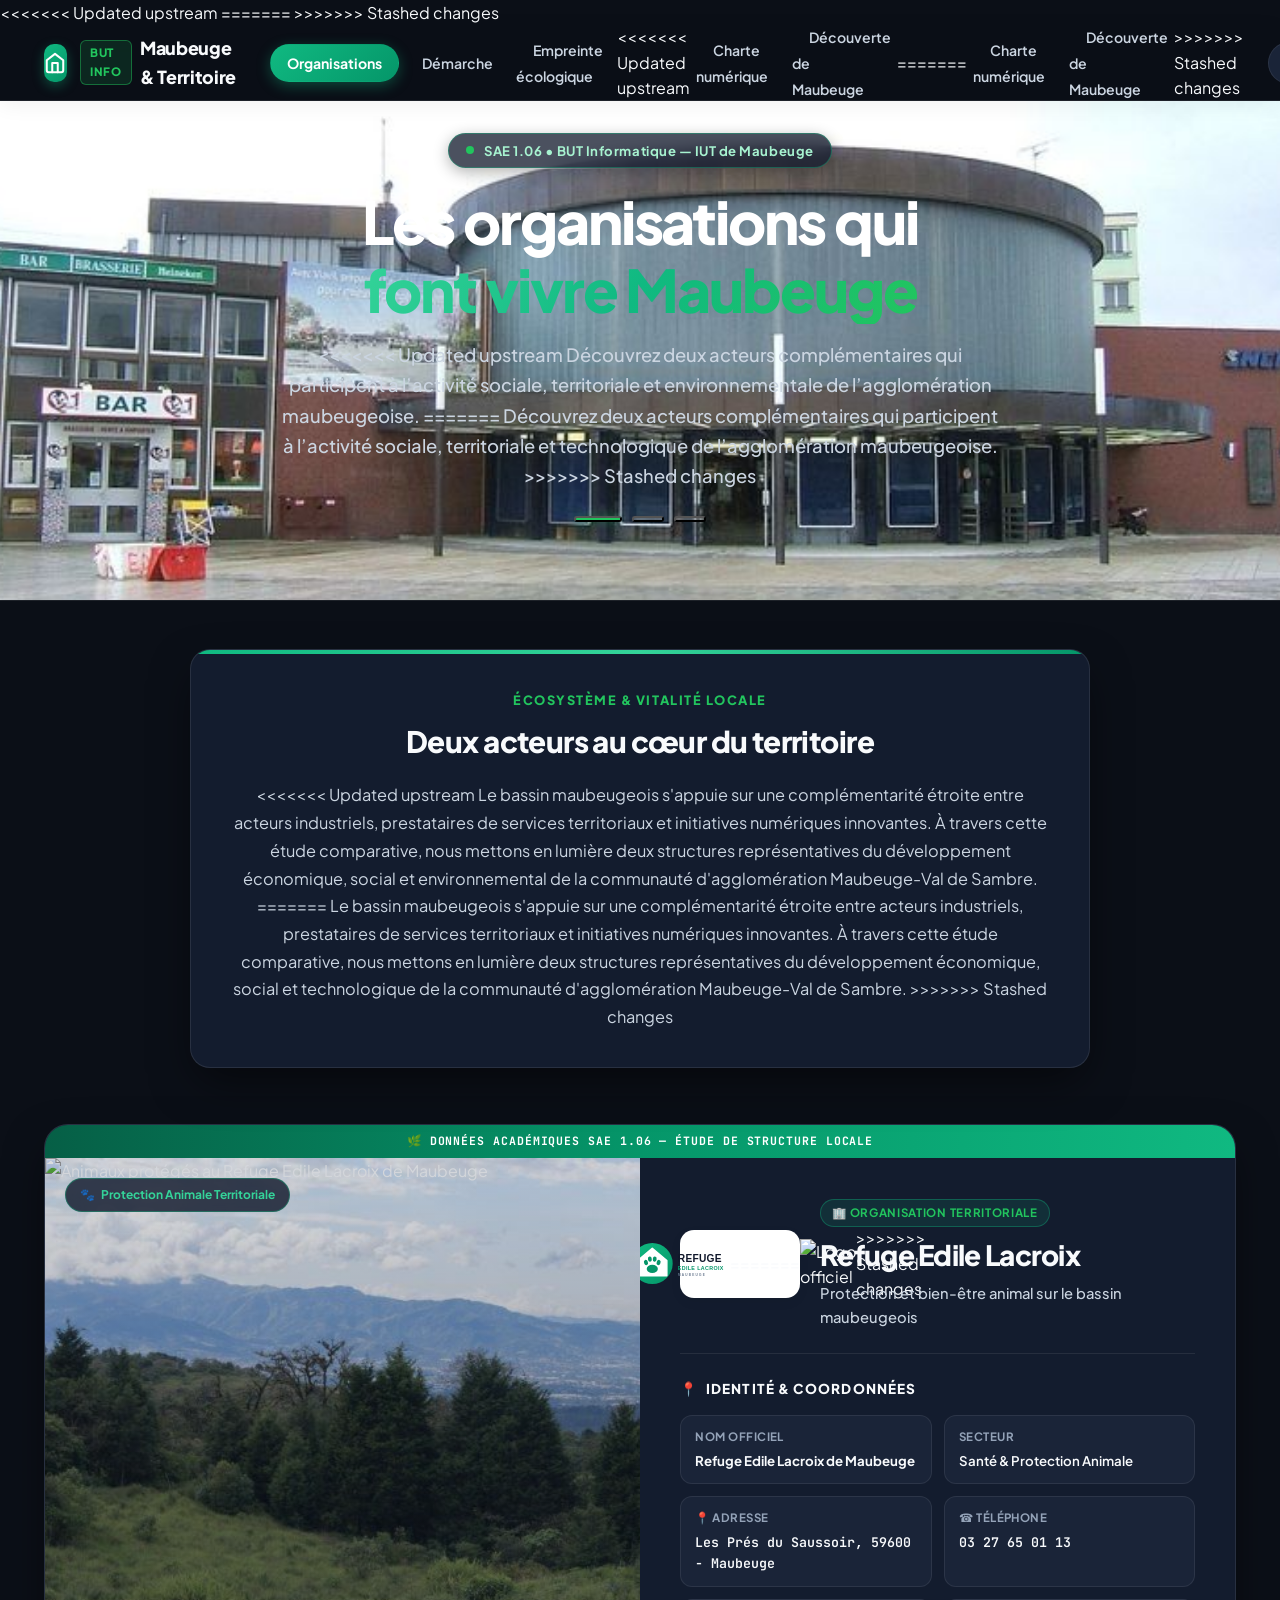
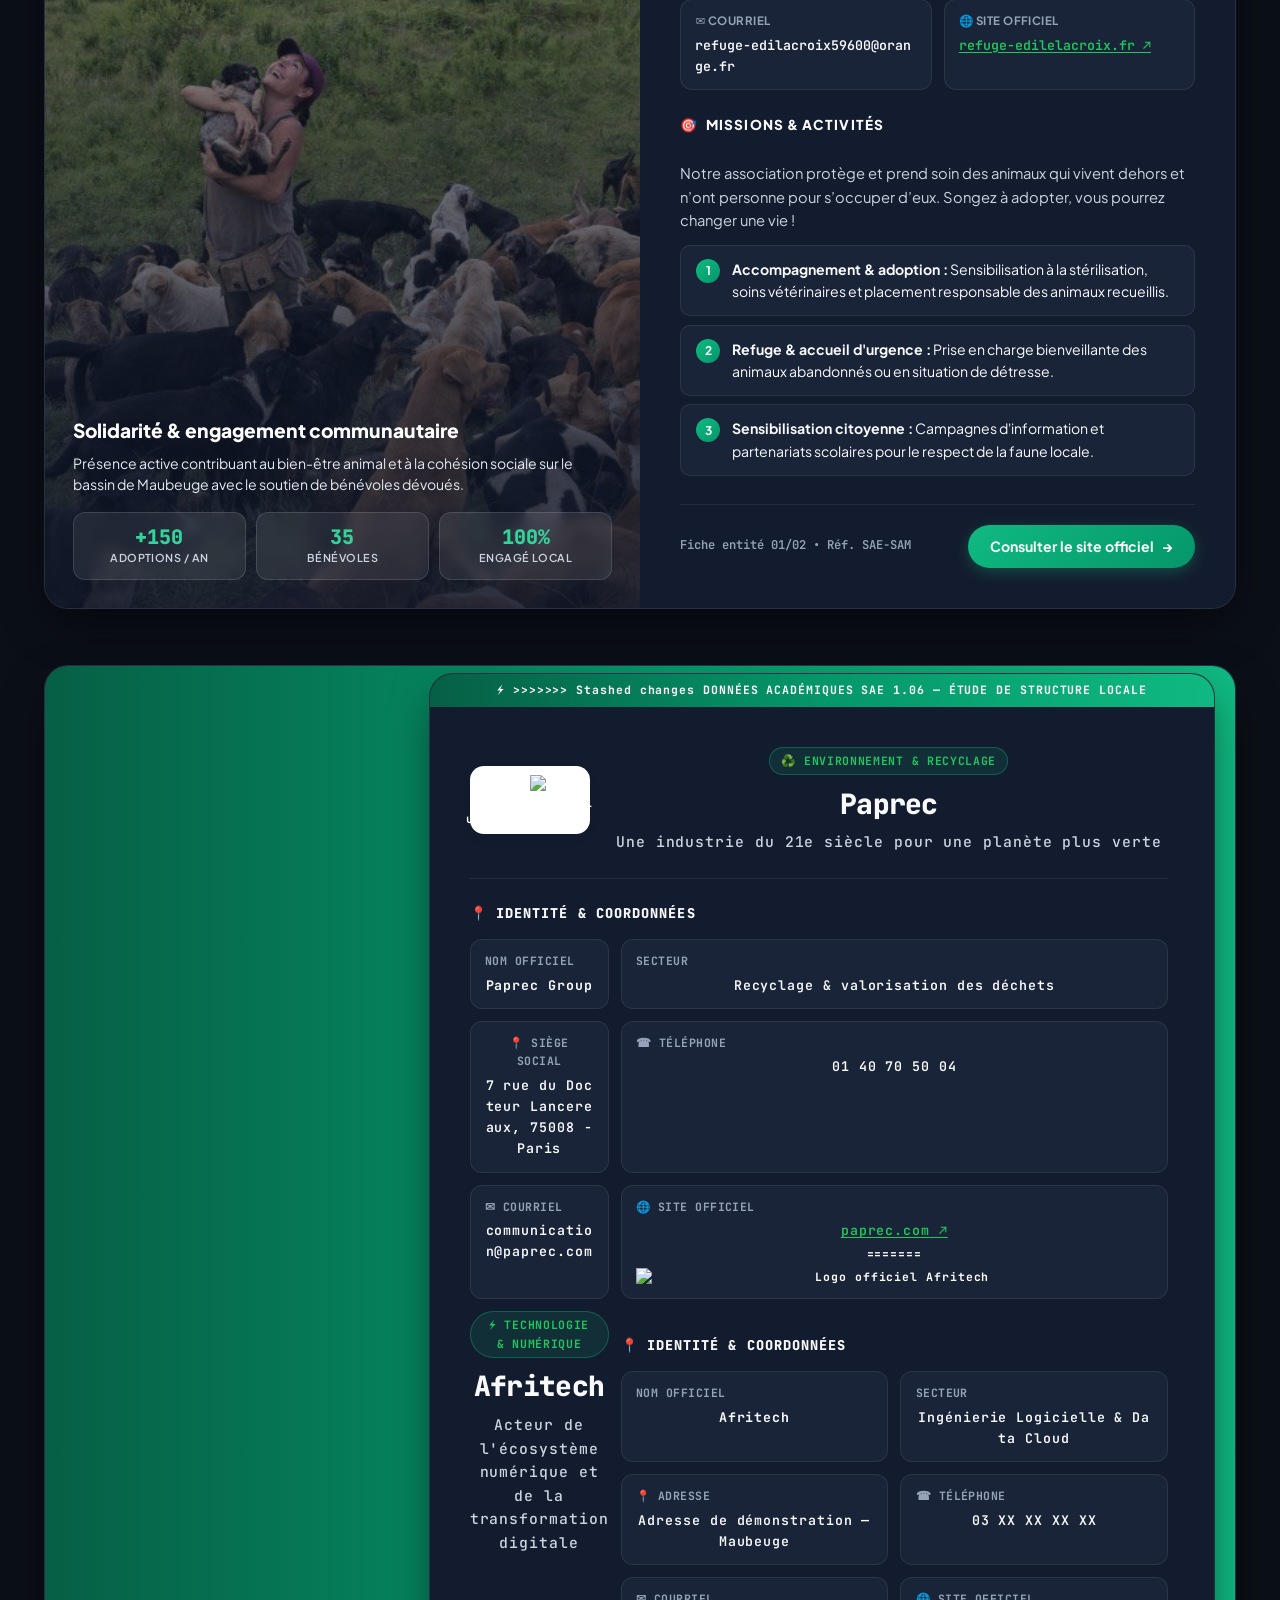
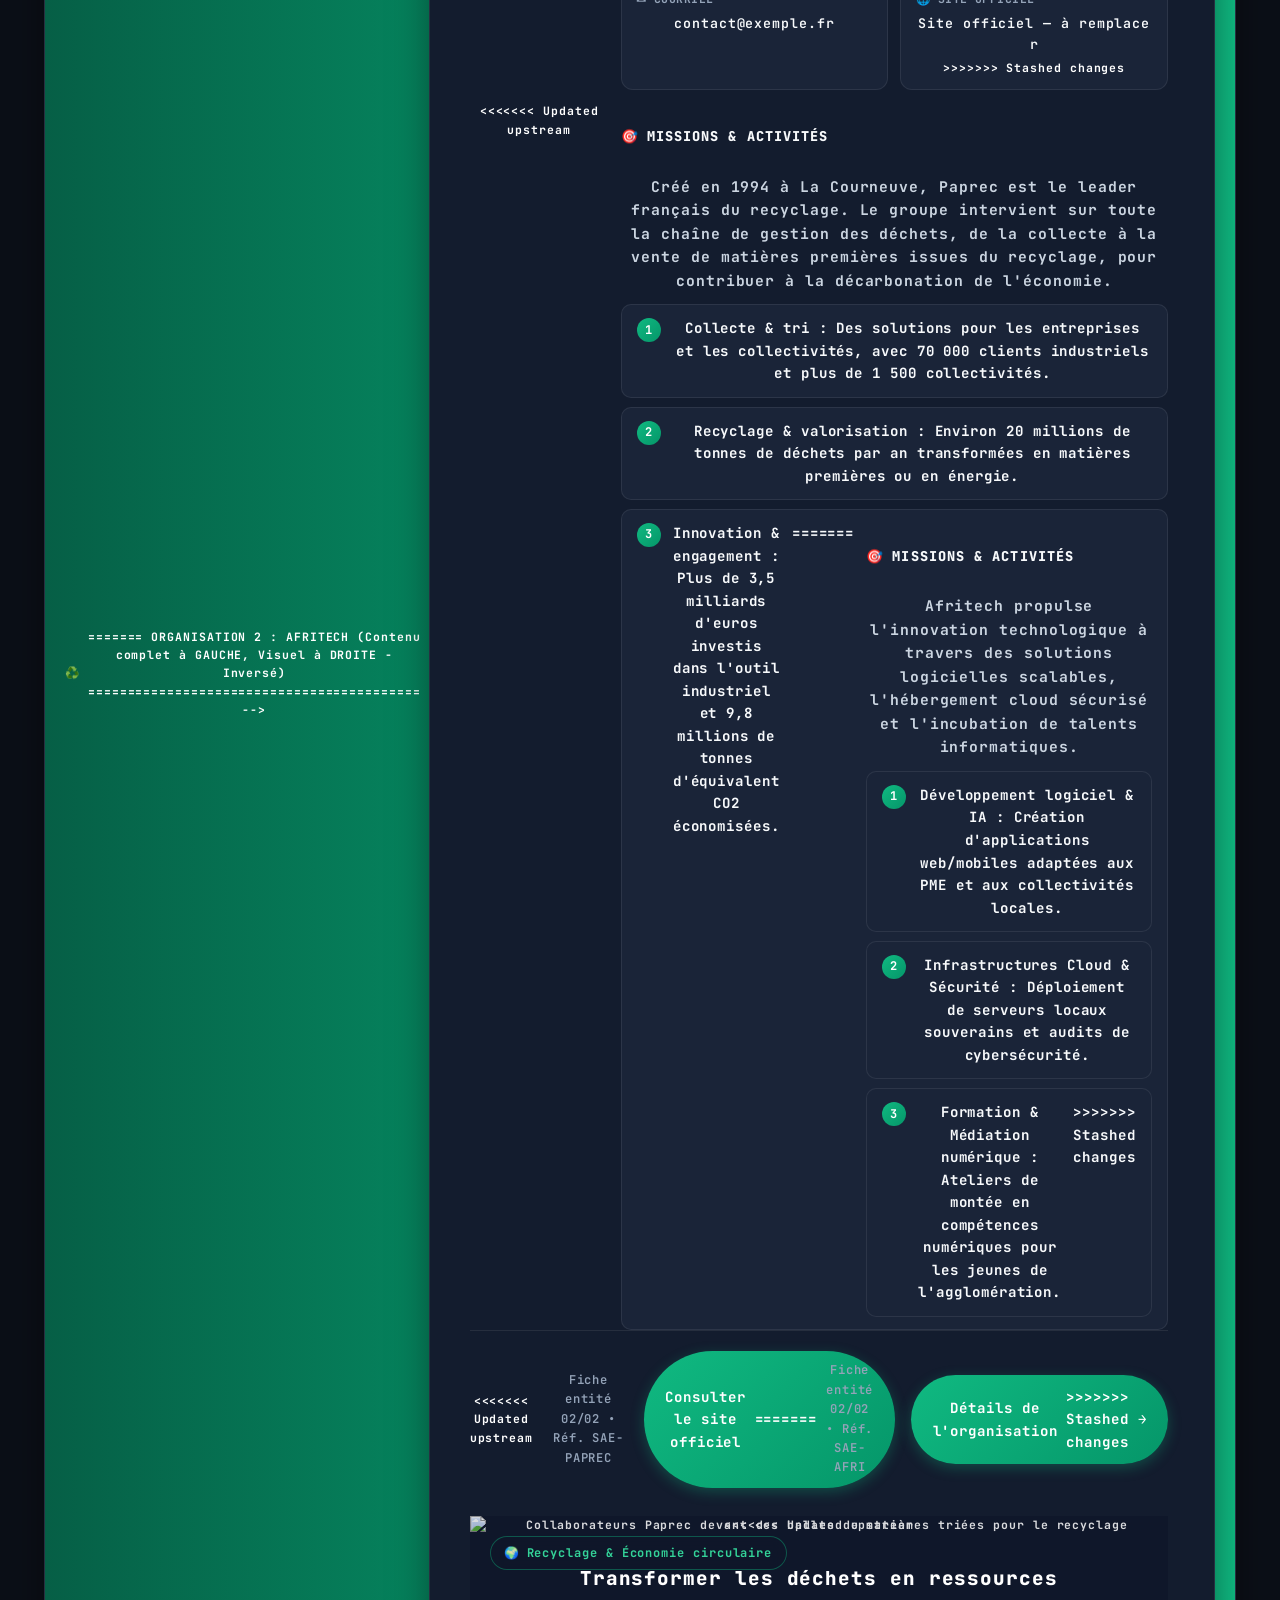
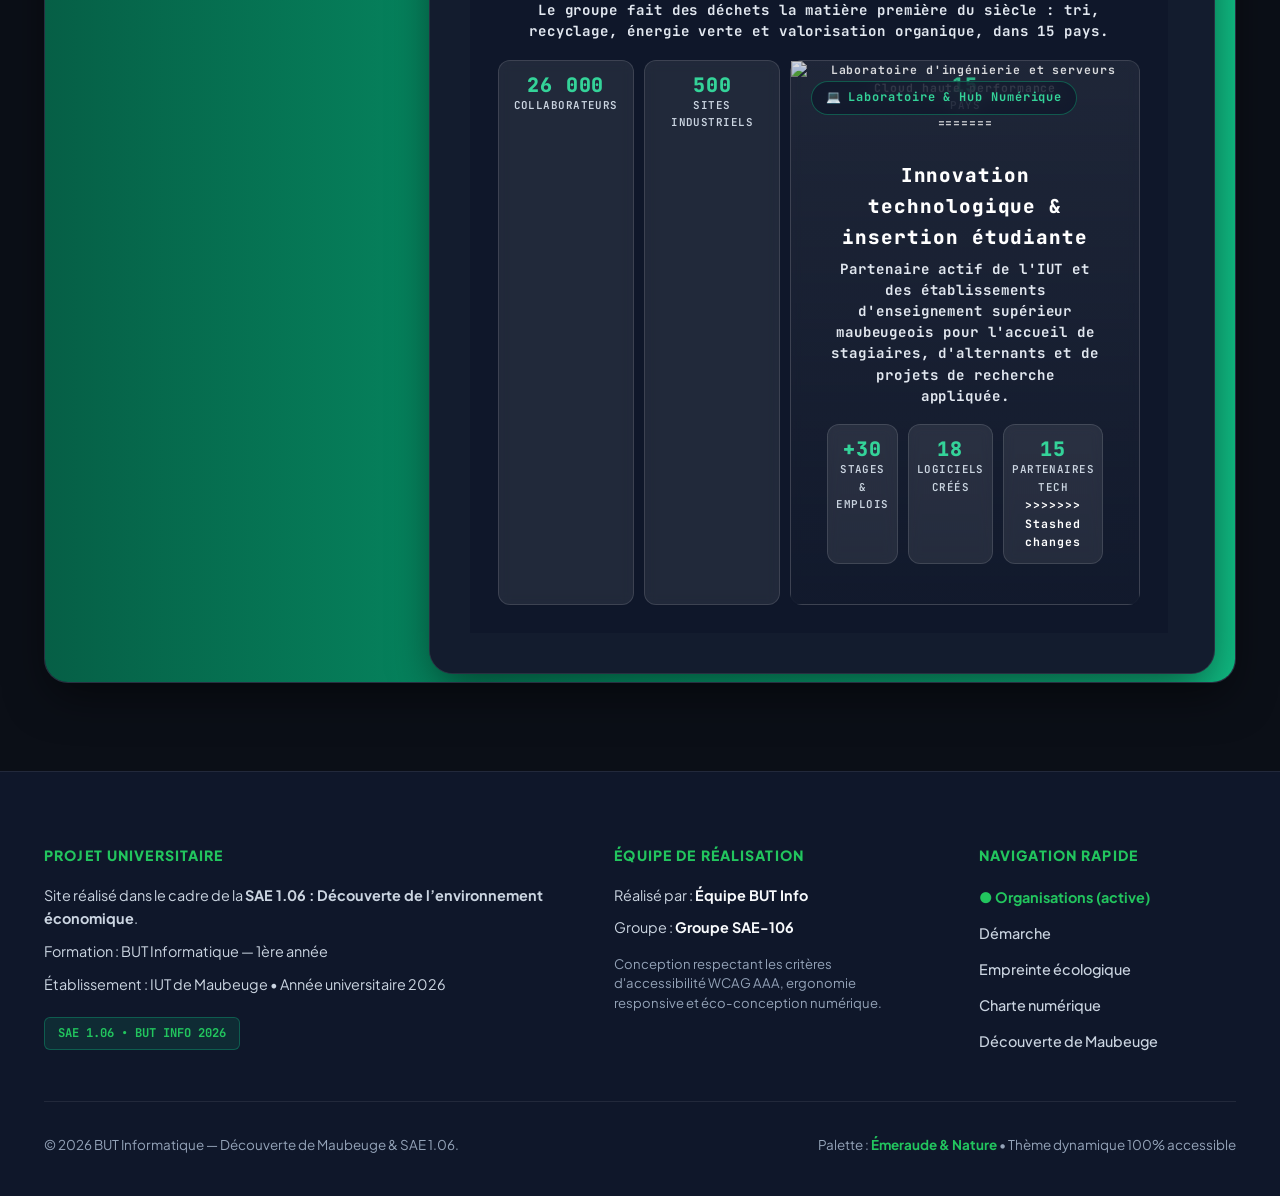
==== commit 033434f2: "Résolution des conflits de fusion" ====
--- a/SAE_Decouverte_Maubeuge/index.html
+++ b/SAE_Decouverte_Maubeuge/index.html
@@ -3,7 +3,11 @@
 <html data-theme="dark" lang="fr"><head>
 <meta charset="utf-8"/>
 <meta content="width=device-width, initial-scale=1.0" name="viewport"/>
+<<<<<<< Updated upstream
 <meta content="Découverte de Maubeuge - Présentation des organisations locales Refuge Edile Lacroix et Paprec dans le cadre de la SAE 1.06 BUT Informatique." name="description"/>
+=======
+<meta content="Découverte de Maubeuge - Présentation des organisations locales Refuge Edile Lacroix et Afritech dans le cadre de la SAE 1.06 BUT Informatique." name="description"/>
+>>>>>>> Stashed changes
 <title>Organisations — Découverte de Maubeuge | SAE 1.06 BUT Informatique</title>
 <link href="https://fonts.googleapis.com" rel="preconnect"/>
 <link crossorigin="" href="https://fonts.gstatic.com" rel="preconnect"/>
@@ -31,8 +35,13 @@
 <li><a aria-current="page" class="nav-link active" href="index.html">Organisations</a></li>
 <li><a class="nav-link" href="demarche.html">Démarche</a></li>
 <li><a class="nav-link" href="empreinte-ecologique.html">Empreinte écologique</a></li>
+<<<<<<< Updated upstream
 <li><a class="nav-link" href="charte_informatique.html">Charte numérique</a></li>
 <li><a class="nav-link" href="decouverte_maubeuge.html">Découverte de Maubeuge</a></li>
+=======
+<li><a class="nav-link" href="charte-numerique.html">Charte numérique</a></li>
+<li><a class="nav-link" href="decouverte-maubeuge.html">Découverte de Maubeuge</a></li>
+>>>>>>> Stashed changes
 </ul>
 </nav>
 <div class="header-actions">
@@ -67,7 +76,11 @@
             Les organisations qui <span class="highlight-green">font vivre Maubeuge</span>
 </h1>
 <p class="hero-description">
+<<<<<<< Updated upstream
             Découvrez deux acteurs complémentaires qui participent à l’activité sociale, territoriale et environnementale de l’agglomération maubeugeoise.
+=======
+            Découvrez deux acteurs complémentaires qui participent à l’activité sociale, territoriale et technologique de l’agglomération maubeugeoise.
+>>>>>>> Stashed changes
           </p>
 <!-- Indicateurs de carrousel interactifs -->
 <div aria-label="Contrôle des images du carrousel" class="carousel-indicators" role="tablist">
@@ -86,7 +99,11 @@
 <span class="intro-header-tag">Écosystème &amp; Vitalité Locale</span>
 <h2 class="intro-title" id="intro-heading">Deux acteurs au cœur du territoire</h2>
 <p class="intro-text">
+<<<<<<< Updated upstream
           Le bassin maubeugeois s'appuie sur une complémentarité étroite entre acteurs industriels, prestataires de services territoriaux et initiatives numériques innovantes. À travers cette étude comparative, nous mettons en lumière deux structures représentatives du développement économique, social et environnemental de la communauté d'agglomération Maubeuge-Val de Sambre.
+=======
+          Le bassin maubeugeois s'appuie sur une complémentarité étroite entre acteurs industriels, prestataires de services territoriaux et initiatives numériques innovantes. À travers cette étude comparative, nous mettons en lumière deux structures représentatives du développement économique, social et technologique de la communauté d'agglomération Maubeuge-Val de Sambre.
+>>>>>>> Stashed changes
         </p>
 </div>
 </div>
@@ -110,7 +127,11 @@
 <div class="org-showcase-grid">
 <!-- PANNEAU VISUEL GAUCHE -->
 <div class="org-media-pane">
+<<<<<<< Updated upstream
 <img alt="Animaux protégés au Refuge Edile Lacroix de Maubeuge" class="org-impact-photo" loading="lazy" src="./photo/animaux.jpeg"/>
+=======
+<img alt="Animaux protégés au Refuge Edile Lacroix de Maubeuge" class="org-impact-photo" src="https://lh3.googleusercontent.com/aida-public/[base64]"/>
+>>>>>>> Stashed changes
 <div class="org-media-gradient"></div>
 <div class="org-media-floating-badge">
 <span aria-hidden="true">🐾</span>
@@ -140,7 +161,11 @@
 <div>
 <header class="org-header-group">
 <div class="org-logo-frame">
+<<<<<<< Updated upstream
 <img alt="Logo du Refuge Edile Lacroix" class="org-logo-img" src="./photo/logo-refuge.svg"/>
+=======
+<img alt="Logo officiel Refuge Edile Lacroix" class="org-logo-img" src="https://lh3.googleusercontent.com/aida/[base64]"/>
+>>>>>>> Stashed changes
 </div>
 <div class="org-title-area">
 <span class="org-category-pill">🏢 Organisation Territoriale</span>
@@ -216,12 +241,21 @@
 </div>
 </article>
 <!-- ==========================================
+<<<<<<< Updated upstream
              ORGANISATION 2 : PAPREC
              (Contenu complet à GAUCHE, Visuel à DROITE - Inversé)
              ========================================== -->
 <article aria-labelledby="paprec-title" class="org-showcase-card">
 <div class="academic-ribbon">
 <span aria-hidden="true">♻️</span>
+=======
+             ORGANISATION 2 : AFRITECH
+             (Contenu complet à GAUCHE, Visuel à DROITE - Inversé)
+             ========================================== -->
+<article aria-labelledby="afritech-title" class="org-showcase-card">
+<div class="academic-ribbon">
+<span aria-hidden="true">⚡</span>
+>>>>>>> Stashed changes
 <span>DONNÉES ACADÉMIQUES SAE 1.06 — ÉTUDE DE STRUCTURE LOCALE</span>
 </div>
 <div class="org-showcase-grid reverse">
@@ -230,6 +264,7 @@
 <div>
 <header class="org-header-group">
 <div class="org-logo-frame">
+<<<<<<< Updated upstream
 <img alt="Logo officiel Paprec" class="org-logo-img" loading="lazy" src="https://www.paprec.com/app/uploads/2022/03/paprec_logotype_h_rgb_plan-de-travail-1-300x122-1.jpg"/>
 </div>
 <div class="org-title-area">
@@ -267,10 +302,50 @@
 <div class="contact-mini-card">
 <span class="contact-mini-label">🌐 Site officiel</span>
 <span class="contact-mini-value"><a href="https://www.paprec.com/fr/" rel="noopener" target="_blank">paprec.com ↗</a></span>
+=======
+<img alt="Logo officiel Afritech" class="org-logo-img" src="https://lh3.googleusercontent.com/aida/[base64]"/>
+</div>
+<div class="org-title-area">
+<span class="org-category-pill">⚡ Technologie &amp; Numérique</span>
+<h3 class="org-title" id="afritech-title">Afritech</h3>
+<p class="org-slogan">Acteur de l'écosystème numérique et de la transformation digitale</p>
+</div>
+</header>
+<!-- Identité & coordonnées -->
+<section aria-labelledby="afritech-contact-heading" style="margin-top: 1.5rem;">
+<h4 class="section-subtitle-tag" id="afritech-contact-heading">
+<span aria-hidden="true" class="icon">📍</span> Identité &amp; Coordonnées
+                  </h4>
+<div class="contact-cards-grid">
+<div class="contact-mini-card">
+<span class="contact-mini-label">Nom officiel</span>
+<span class="contact-mini-value" style="font-family: inherit; font-weight:700;">Afritech</span>
+</div>
+<div class="contact-mini-card">
+<span class="contact-mini-label">Secteur</span>
+<span class="contact-mini-value" style="font-family: inherit;">Ingénierie Logicielle &amp; Data Cloud</span>
+</div>
+<div class="contact-mini-card">
+<span class="contact-mini-label">📍 Adresse</span>
+<span class="contact-mini-value">Adresse de démonstration — Maubeuge</span>
+</div>
+<div class="contact-mini-card">
+<span class="contact-mini-label">☎ Téléphone</span>
+<span class="contact-mini-value">03 XX XX XX XX</span>
+</div>
+<div class="contact-mini-card">
+<span class="contact-mini-label">✉ Courriel</span>
+<span class="contact-mini-value">contact@exemple.fr</span>
+</div>
+<div class="contact-mini-card">
+<span class="contact-mini-label">🌐 Site officiel</span>
+<span class="contact-mini-value">Site officiel — à remplacer</span>
+>>>>>>> Stashed changes
 </div>
 </div>
 </section>
 <!-- Missions et activités -->
+<<<<<<< Updated upstream
 <section aria-labelledby="paprec-missions-heading" class="org-missions-block" style="margin-top: 1.5rem;">
 <h4 class="section-subtitle-tag" id="paprec-missions-heading">
 <span aria-hidden="true" class="icon">🎯</span> Missions &amp; Activités
@@ -290,21 +365,49 @@
 <li class="org-step-item">
 <span class="org-step-num">3</span>
 <span><strong>Innovation &amp; engagement :</strong> Plus de 3,5 milliards d'euros investis dans l'outil industriel et 9,8 millions de tonnes d'équivalent CO2 économisées.</span>
+=======
+<section aria-labelledby="afritech-missions-heading" class="org-missions-block" style="margin-top: 1.5rem;">
+<h4 class="section-subtitle-tag" id="afritech-missions-heading">
+<span aria-hidden="true" class="icon">🎯</span> Missions &amp; Activités
+                  </h4>
+<p class="org-missions-intro">
+                    Afritech propulse l'innovation technologique à travers des solutions logicielles scalables, l'hébergement cloud sécurisé et l'incubation de talents informatiques.
+                  </p>
+<ul class="org-steps-list">
+<li class="org-step-item">
+<span class="org-step-num">1</span>
+<span><strong>Développement logiciel &amp; IA :</strong> Création d'applications web/mobiles adaptées aux PME et aux collectivités locales.</span>
+</li>
+<li class="org-step-item">
+<span class="org-step-num">2</span>
+<span><strong>Infrastructures Cloud &amp; Sécurité :</strong> Déploiement de serveurs locaux souverains et audits de cybersécurité.</span>
+</li>
+<li class="org-step-item">
+<span class="org-step-num">3</span>
+<span><strong>Formation &amp; Médiation numérique :</strong> Ateliers de montée en compétences numériques pour les jeunes de l'agglomération.</span>
+>>>>>>> Stashed changes
 </li>
 </ul>
 </section>
 </div>
 <!-- Footer de la carte -->
 <footer class="org-card-footer">
+<<<<<<< Updated upstream
 <span class="org-ref-code">Fiche entité 02/02 • Réf. SAE-PAPREC</span>
 <a class="btn-cta-action" href="https://www.paprec.com/fr/" rel="noopener" target="_blank">
 <span>Consulter le site officiel</span>
+=======
+<span class="org-ref-code">Fiche entité 02/02 • Réf. SAE-AFRI</span>
+<a class="btn-cta-action" href="#afritech-contact-heading">
+<span>Détails de l'organisation</span>
+>>>>>>> Stashed changes
 <span aria-hidden="true" class="arrow-icon">→</span>
 </a>
 </footer>
 </div>
 <!-- PANNEAU VISUEL DROITE -->
 <div class="org-media-pane">
+<<<<<<< Updated upstream
 <img alt="Collaborateurs Paprec devant des balles de matières triées pour le recyclage" class="org-impact-photo" loading="lazy" src="https://www.paprec.com/app/uploads/2020/07/5-solutions.jpg"/>
 <div class="org-media-gradient"></div>
 <div class="org-media-floating-badge">
@@ -326,6 +429,29 @@
 <div class="metric-tile">
 <div class="metric-number">15</div>
 <div class="metric-tag">Pays</div>
+=======
+<img alt="Laboratoire d'ingénierie et serveurs Cloud haute performance" class="org-impact-photo" src="https://lh3.googleusercontent.com/aida-public/[base64]"/>
+<div class="org-media-gradient"></div>
+<div class="org-media-floating-badge">
+<span aria-hidden="true">💻</span>
+<span>Laboratoire &amp; Hub Numérique</span>
+</div>
+<div class="org-media-caption-box">
+<h4>Innovation technologique &amp; insertion étudiante</h4>
+<p>Partenaire actif de l'IUT et des établissements d'enseignement supérieur maubeugeois pour l'accueil de stagiaires, d'alternants et de projets de recherche appliquée.</p>
+<div class="org-metrics-row">
+<div class="metric-tile">
+<div class="metric-number">+30</div>
+<div class="metric-tag">Stages &amp; Emplois</div>
+</div>
+<div class="metric-tile">
+<div class="metric-number">18</div>
+<div class="metric-tag">Logiciels créés</div>
+</div>
+<div class="metric-tile">
+<div class="metric-number">15</div>
+<div class="metric-tag">Partenaires Tech</div>
+>>>>>>> Stashed changes
 </div>
 </div>
 </div>
@@ -392,6 +518,7 @@
     localStorage.setItem('theme', nextTheme);
     updateToggleIcon(nextTheme);
   });
+<<<<<<< Updated upstream
 
   function updateToggleIcon(theme) {
     if (theme === 'dark') {
@@ -532,6 +659,91 @@
       this.parentElement.classList.add('img-failed');
     });
   });
+=======
+
+  function updateToggleIcon(theme) {
+    if (theme === 'dark') {
+      themeToggleIcon.textContent = '☀';
+      themeToggleBtn.setAttribute('title', 'Passer au mode clair');
+      themeToggleBtn.setAttribute('aria-label', 'Passer au mode clair');
+    } else {
+      themeToggleIcon.textContent = '☾';
+      themeToggleBtn.setAttribute('title', 'Passer au mode sombre');
+      themeToggleBtn.setAttribute('aria-label', 'Passer au mode sombre');
+    }
+  }
+
+  // 2. Navigation Mobile
+  const mobileMenuBtn = document.getElementById('mobile-menu-btn');
+  const siteNav = document.getElementById('site-nav');
+
+  if (mobileMenuBtn && siteNav) {
+    mobileMenuBtn.addEventListener('click', function() {
+      const isOpen = siteNav.classList.toggle('is-open');
+      mobileMenuBtn.setAttribute('aria-expanded', isOpen);
+      mobileMenuBtn.innerHTML = isOpen ? '✕' : '☰';
+    });
+  }
+
+  // 3. Carrousel Fluide du Hero (Transitions fondues toutes les 4.5s)
+  const slides = document.querySelectorAll('.hero-slide');
+  const indicators = document.querySelectorAll('.indicator-dot');
+  let currentSlide = 0;
+  let carouselInterval = null;
+
+  function showSlide(index) {
+    if (!slides.length) return;
+    slides.forEach((slide, i) => {
+      if (i === index) {
+        slide.classList.add('active');
+        slide.setAttribute('aria-hidden', 'false');
+      } else {
+        slide.classList.remove('active');
+        slide.setAttribute('aria-hidden', 'true');
+      }
+    });
+
+    indicators.forEach((dot, i) => {
+      if (i === index) {
+        dot.classList.add('active');
+        dot.setAttribute('aria-selected', 'true');
+      } else {
+        dot.classList.remove('active');
+        dot.setAttribute('aria-selected', 'false');
+      }
+    });
+
+    currentSlide = index;
+  }
+
+  function startCarousel() {
+    stopCarousel();
+    carouselInterval = setInterval(() => {
+      const next = (currentSlide + 1) % slides.length;
+      showSlide(next);
+    }, 4500);
+  }
+
+  function stopCarousel() {
+    if (carouselInterval) {
+      clearInterval(carouselInterval);
+    }
+  }
+
+  indicators.forEach(dot => {
+    dot.addEventListener('click', function() {
+      const target = parseInt(this.getAttribute('data-slide'), 10);
+      showSlide(target);
+      startCarousel(); // Réinitialise l'intervalle après interaction
+    });
+  });
+
+  // Démarre uniquement si l'utilisateur ne privilégie pas les mouvements réduits
+  const prefersReduced = window.matchMedia('(prefers-reduced-motion: reduce)').matches;
+  if (!prefersReduced && slides.length > 1) {
+    startCarousel();
+  }
+>>>>>>> Stashed changes
 })();
 </script>
 </body></html>
--- a/SAE_Decouverte_Maubeuge/style.css
+++ b/SAE_Decouverte_Maubeuge/style.css
@@ -227,7 +227,11 @@
     width: 100%;
     height: 100%;
     background-size: cover;
+<<<<<<< Updated upstream
     background-position: center 52%;
+=======
+    background-position: center;
+>>>>>>> Stashed changes
     opacity: 0;
     transform: scale(1.04);
     transition: opacity 1.2s ease-in-out, transform 5s ease-out
@@ -238,6 +242,7 @@
     }
 /* Images nettes et représentatives du patrimoine, architectures et Sambre à Maubeuge */
 .slide-1 {
+<<<<<<< Updated upstream
     background-image: url('./photo/ville_maubeuge_centre.jpeg');
     background-position: center 52%;
     }
@@ -248,6 +253,15 @@
 .slide-3 {
     background-image: url('./photo/Gare_maubeuge.jpeg');
     background-position: center 52%;
+=======
+    background-image: url(https://lh3.googleusercontent.com/aida-public/[base64])
+    }
+.slide-2 {
+    background-image: url(https://lh3.googleusercontent.com/aida-public/[base64])
+    }
+.slide-3 {
+    background-image: url(https://lh3.googleusercontent.com/aida-public/[base64])
+>>>>>>> Stashed changes
     }
 .hero-overlay {
     position: absolute;
@@ -256,7 +270,11 @@
     width: 100%;
     height: 100%;
     z-index: 2;
+<<<<<<< Updated upstream
     background: radial-gradient(circle at center, rgba(11, 15, 23, 0.52) 0%, rgba(11, 15, 23, 0.28) 58%, rgba(11, 15, 23, 0.14) 100%);
+=======
+    background: radial-gradient(circle at center, rgba(11, 15, 23, 0.65) 0%, rgba(11, 15, 23, 0.88) 100%);
+>>>>>>> Stashed changes
     display: flex;
     align-items: center
     }
@@ -875,6 +893,7 @@
         flex-direction: column;
         text-align: center
         }
+<<<<<<< Updated upstream
     }
 /* ACCESSIBILITÉ : PREFERS-REDUCED-MOTION */
 @media (prefers-reduced-motion: reduce) {
@@ -911,3 +930,17 @@
         }
     }
 
+=======
+    }
+/* ACCESSIBILITÉ : PREFERS-REDUCED-MOTION */
+@media (prefers-reduced-motion: reduce) {
+    *, *::before, *::after {
+        animation-duration: 0.01ms !important;
+        animation-iteration-count: 1 !important;
+        transition-duration: 0.01ms !important
+        }
+    .pulsing-dot {
+        animation: none
+        }
+    }
+>>>>>>> Stashed changes
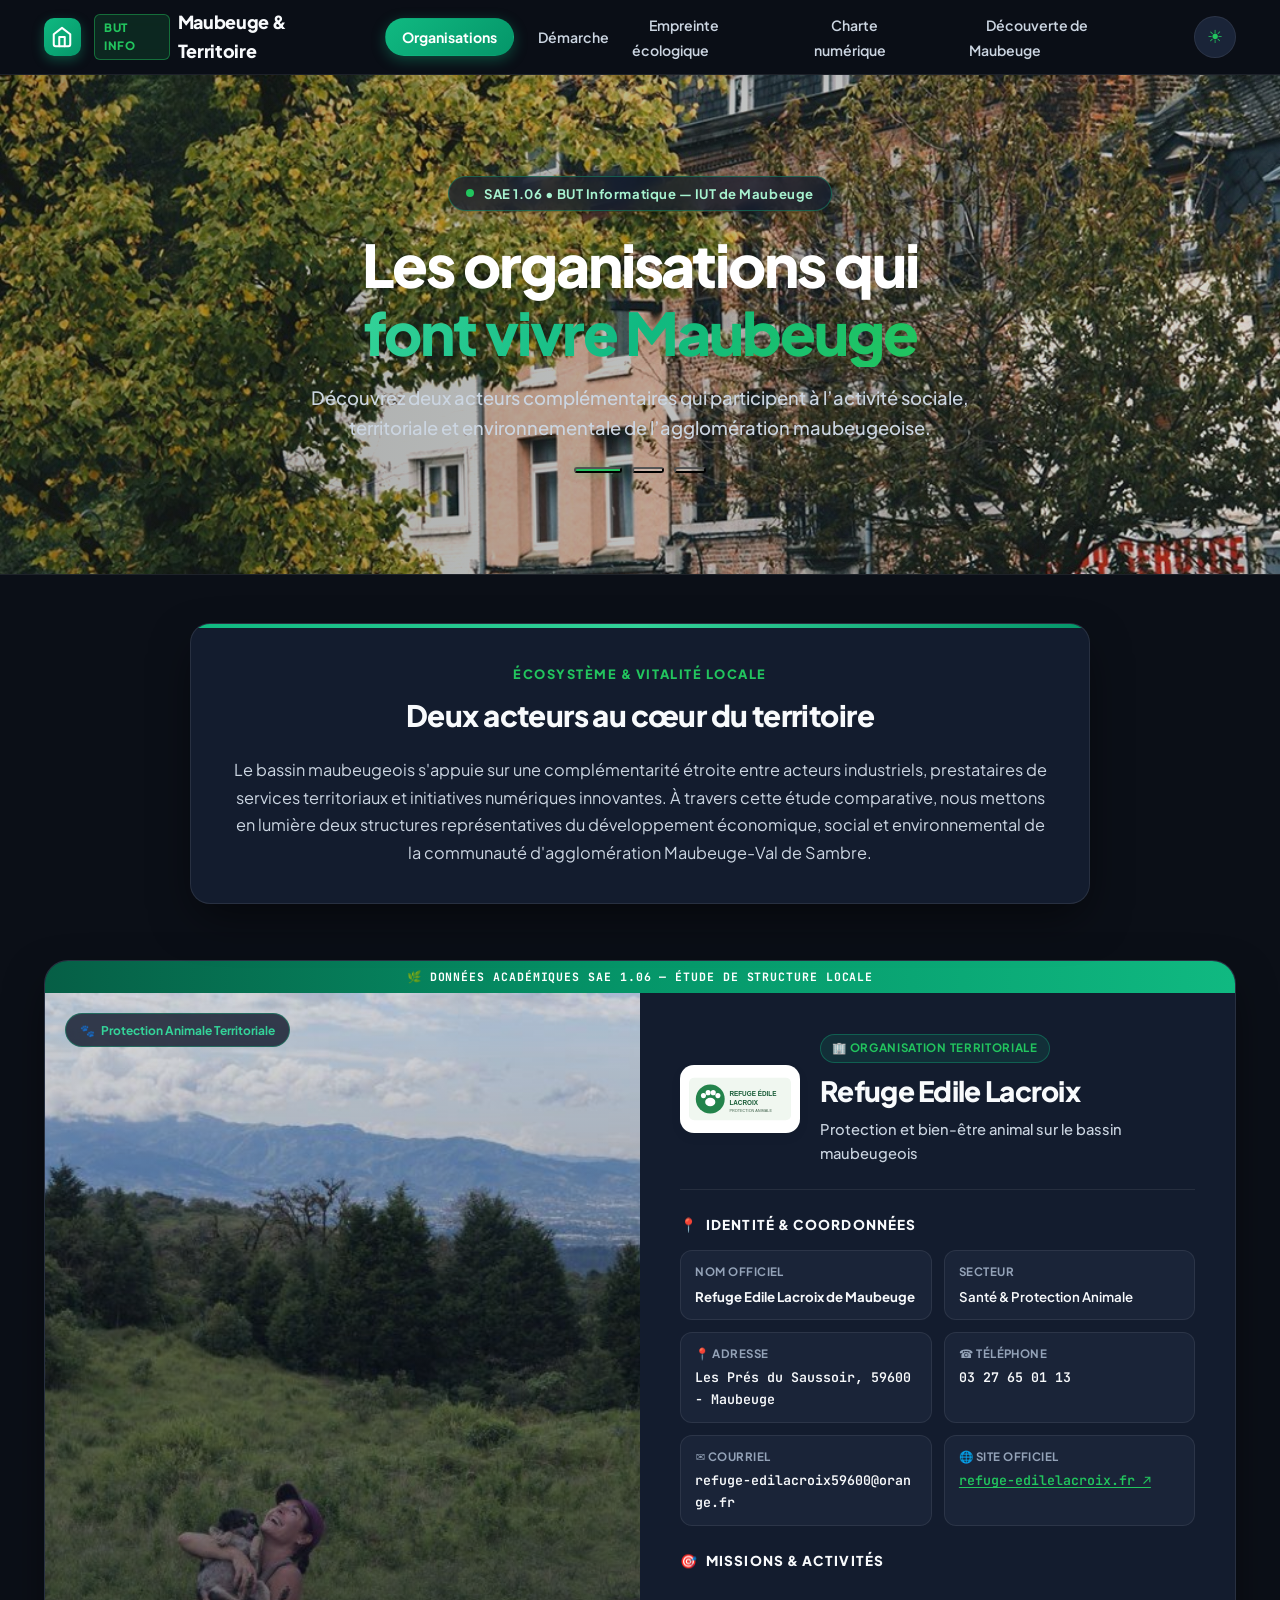
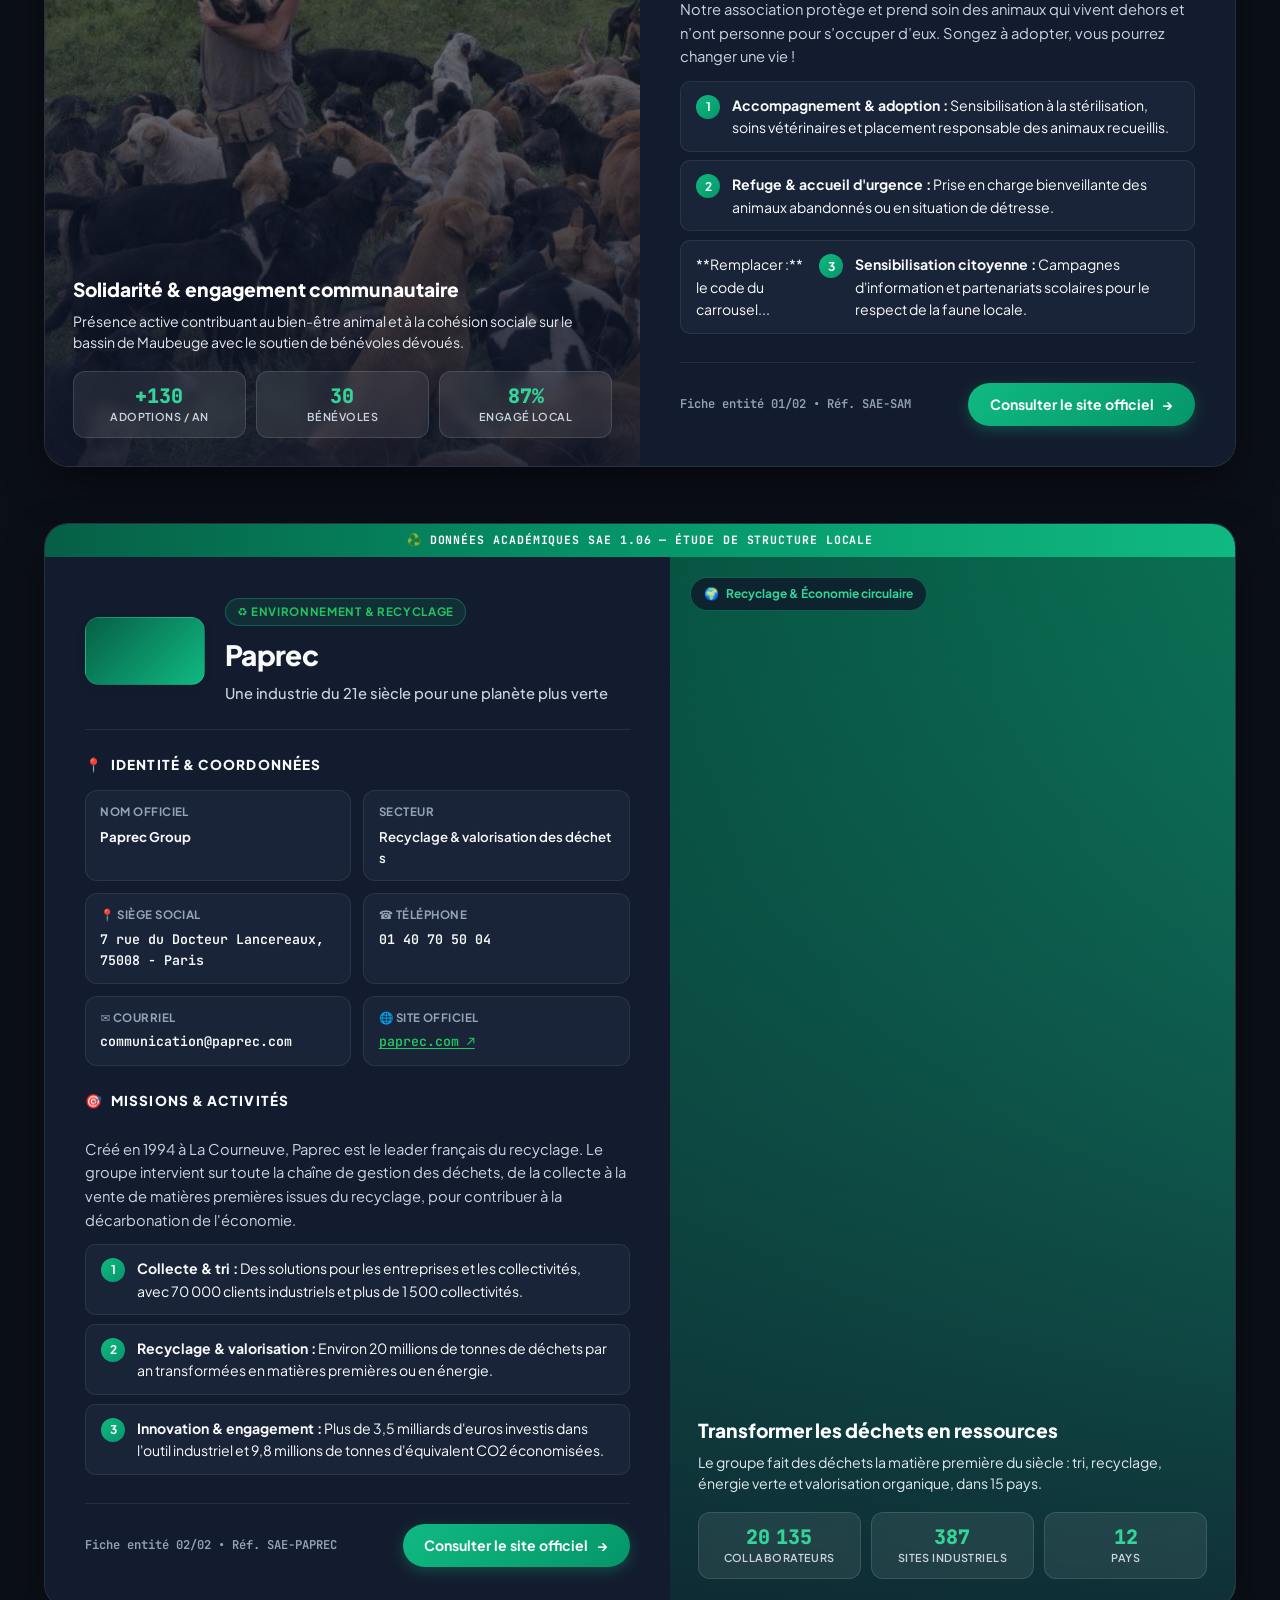
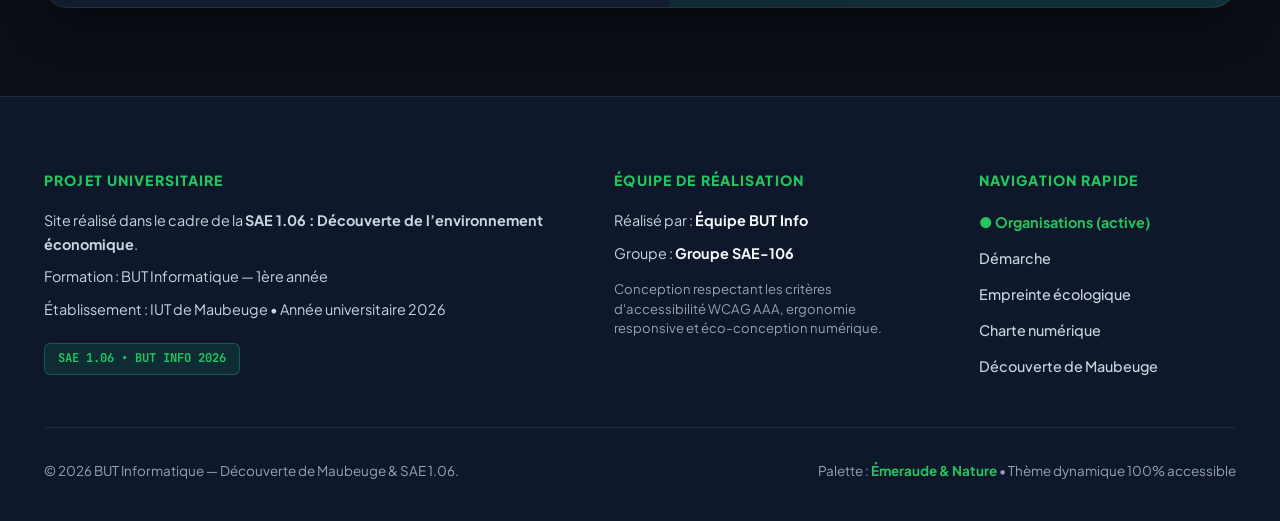
==== commit 26bee483: "correction de quelque erreur sur le positionnement des element ,l'affichage des image" ====
--- a/SAE_Decouverte_Maubeuge/index.html
+++ b/SAE_Decouverte_Maubeuge/index.html
@@ -3,16 +3,46 @@
 <html data-theme="dark" lang="fr"><head>
 <meta charset="utf-8"/>
 <meta content="width=device-width, initial-scale=1.0" name="viewport"/>
-<<<<<<< Updated upstream
 <meta content="Découverte de Maubeuge - Présentation des organisations locales Refuge Edile Lacroix et Paprec dans le cadre de la SAE 1.06 BUT Informatique." name="description"/>
-=======
-<meta content="Découverte de Maubeuge - Présentation des organisations locales Refuge Edile Lacroix et Afritech dans le cadre de la SAE 1.06 BUT Informatique." name="description"/>
->>>>>>> Stashed changes
 <title>Organisations — Découverte de Maubeuge | SAE 1.06 BUT Informatique</title>
 <link href="https://fonts.googleapis.com" rel="preconnect"/>
 <link crossorigin="" href="https://fonts.gstatic.com" rel="preconnect"/>
 <link href="https://fonts.googleapis.com/css2?family=Plus+Jakarta+Sans:wght@400;500;600;700;800&amp;family=JetBrains+Mono:wght@400;500;600;700&amp;display=swap" rel="stylesheet"/>
 <link href="style.css" rel="stylesheet"/>
+
+<style>
+  .hero-panoramic .hero-slides .hero-slide {
+    opacity: 0;
+    transition: opacity 900ms ease-in-out;
+  }
+
+  .hero-panoramic .hero-slides .hero-slide.active {
+    opacity: 1;
+  }
+
+  @media (prefers-reduced-motion: reduce) {
+    .hero-panoramic .hero-slides .hero-slide {
+      transition: none;
+    }
+  }
+
+  /* Conservez les règles déjà présentes pour .hero-slide et le fondu. */
+  .hero-panoramic .hero-slide {
+    filter: brightness(1.2);
+  }
+
+  .hero-panoramic .hero-overlay {
+    background: linear-gradient(
+      90deg,
+      rgba(8, 15, 13, 0.38),
+      rgba(8, 15, 13, 0.16)
+    ) !important;
+  }
+</style>
+
+
+
+
 </head>
 <body>
 <!-- HEADER & NAVIGATION -->
@@ -35,13 +65,8 @@
 <li><a aria-current="page" class="nav-link active" href="index.html">Organisations</a></li>
 <li><a class="nav-link" href="demarche.html">Démarche</a></li>
 <li><a class="nav-link" href="empreinte-ecologique.html">Empreinte écologique</a></li>
-<<<<<<< Updated upstream
 <li><a class="nav-link" href="charte_informatique.html">Charte numérique</a></li>
 <li><a class="nav-link" href="decouverte_maubeuge.html">Découverte de Maubeuge</a></li>
-=======
-<li><a class="nav-link" href="charte-numerique.html">Charte numérique</a></li>
-<li><a class="nav-link" href="decouverte-maubeuge.html">Découverte de Maubeuge</a></li>
->>>>>>> Stashed changes
 </ul>
 </nav>
 <div class="header-actions">
@@ -76,11 +101,7 @@
             Les organisations qui <span class="highlight-green">font vivre Maubeuge</span>
 </h1>
 <p class="hero-description">
-<<<<<<< Updated upstream
             Découvrez deux acteurs complémentaires qui participent à l’activité sociale, territoriale et environnementale de l’agglomération maubeugeoise.
-=======
-            Découvrez deux acteurs complémentaires qui participent à l’activité sociale, territoriale et technologique de l’agglomération maubeugeoise.
->>>>>>> Stashed changes
           </p>
 <!-- Indicateurs de carrousel interactifs -->
 <div aria-label="Contrôle des images du carrousel" class="carousel-indicators" role="tablist">
@@ -99,11 +120,7 @@
 <span class="intro-header-tag">Écosystème &amp; Vitalité Locale</span>
 <h2 class="intro-title" id="intro-heading">Deux acteurs au cœur du territoire</h2>
 <p class="intro-text">
-<<<<<<< Updated upstream
           Le bassin maubeugeois s'appuie sur une complémentarité étroite entre acteurs industriels, prestataires de services territoriaux et initiatives numériques innovantes. À travers cette étude comparative, nous mettons en lumière deux structures représentatives du développement économique, social et environnemental de la communauté d'agglomération Maubeuge-Val de Sambre.
-=======
-          Le bassin maubeugeois s'appuie sur une complémentarité étroite entre acteurs industriels, prestataires de services territoriaux et initiatives numériques innovantes. À travers cette étude comparative, nous mettons en lumière deux structures représentatives du développement économique, social et technologique de la communauté d'agglomération Maubeuge-Val de Sambre.
->>>>>>> Stashed changes
         </p>
 </div>
 </div>
@@ -127,11 +144,7 @@
 <div class="org-showcase-grid">
 <!-- PANNEAU VISUEL GAUCHE -->
 <div class="org-media-pane">
-<<<<<<< Updated upstream
-<img alt="Animaux protégés au Refuge Edile Lacroix de Maubeuge" class="org-impact-photo" loading="lazy" src="./photo/animaux.jpeg"/>
-=======
-<img alt="Animaux protégés au Refuge Edile Lacroix de Maubeuge" class="org-impact-photo" src="https://lh3.googleusercontent.com/aida-public/[base64]"/>
->>>>>>> Stashed changes
+<img alt="Animaux protégés au Refuge Edile Lacroix de Maubeuge" class="org-impact-photo" loading="lazy" src="/SAE_Decouverte_Maubeuge/photo/animaux.jpeg"/>
 <div class="org-media-gradient"></div>
 <div class="org-media-floating-badge">
 <span aria-hidden="true">🐾</span>
@@ -161,11 +174,33 @@
 <div>
 <header class="org-header-group">
 <div class="org-logo-frame">
-<<<<<<< Updated upstream
-<img alt="Logo du Refuge Edile Lacroix" class="org-logo-img" src="./photo/logo-refuge.svg"/>
-=======
-<img alt="Logo officiel Refuge Edile Lacroix" class="org-logo-img" src="https://lh3.googleusercontent.com/aida/[base64]"/>
->>>>>>> Stashed changes
+
+
+<svg aria-label="Refuge Édile Lacroix, association de protection animale"
+     class="org-logo-img" role="img" viewBox="0 0 240 100"
+     xmlns="http://www.w3.org/2000/svg">
+  <rect width="240" height="100" rx="12" fill="#f0f7f0"/>
+  <circle cx="50" cy="50" r="34" fill="#23834b"/>
+  <g fill="#fff">
+    <ellipse cx="50" cy="57" rx="12" ry="10"/>
+    <circle cx="34" cy="42" r="6"/>
+    <circle cx="45" cy="35" r="6"/>
+    <circle cx="57" cy="35" r="6"/>
+    <circle cx="68" cy="42" r="6"/>
+  </g>
+  <text x="95" y="44" fill="#185c37" font-family="sans-serif"
+        font-size="15" font-weight="700">REFUGE ÉDILE</text>
+  <text x="95" y="65" fill="#185c37" font-family="sans-serif"
+        font-size="15" font-weight="700">LACROIX</text>
+  <text x="95" y="81" fill="#42634d" font-family="sans-serif"
+        font-size="9">PROTECTION ANIMALE</text>
+</svg>
+
+
+
+
+
+
 </div>
 <div class="org-title-area">
 <span class="org-category-pill">🏢 Organisation Territoriale</span>
@@ -223,6 +258,8 @@
 <span><strong>Refuge &amp; accueil d'urgence :</strong> Prise en charge bienveillante des animaux abandonnés ou en situation de détresse.</span>
 </li>
 <li class="org-step-item">
+**Remplacer :** le code du carrousel...
+
 <span class="org-step-num">3</span>
 <span><strong>Sensibilisation citoyenne :</strong> Campagnes d'information et partenariats scolaires pour le respect de la faune locale.</span>
 </li>
@@ -241,21 +278,12 @@
 </div>
 </article>
 <!-- ==========================================
-<<<<<<< Updated upstream
              ORGANISATION 2 : PAPREC
              (Contenu complet à GAUCHE, Visuel à DROITE - Inversé)
              ========================================== -->
 <article aria-labelledby="paprec-title" class="org-showcase-card">
 <div class="academic-ribbon">
 <span aria-hidden="true">♻️</span>
-=======
-             ORGANISATION 2 : AFRITECH
-             (Contenu complet à GAUCHE, Visuel à DROITE - Inversé)
-             ========================================== -->
-<article aria-labelledby="afritech-title" class="org-showcase-card">
-<div class="academic-ribbon">
-<span aria-hidden="true">⚡</span>
->>>>>>> Stashed changes
 <span>DONNÉES ACADÉMIQUES SAE 1.06 — ÉTUDE DE STRUCTURE LOCALE</span>
 </div>
 <div class="org-showcase-grid reverse">
@@ -264,7 +292,6 @@
 <div>
 <header class="org-header-group">
 <div class="org-logo-frame">
-<<<<<<< Updated upstream
 <img alt="Logo officiel Paprec" class="org-logo-img" loading="lazy" src="https://www.paprec.com/app/uploads/2022/03/paprec_logotype_h_rgb_plan-de-travail-1-300x122-1.jpg"/>
 </div>
 <div class="org-title-area">
@@ -302,50 +329,10 @@
 <div class="contact-mini-card">
 <span class="contact-mini-label">🌐 Site officiel</span>
 <span class="contact-mini-value"><a href="https://www.paprec.com/fr/" rel="noopener" target="_blank">paprec.com ↗</a></span>
-=======
-<img alt="Logo officiel Afritech" class="org-logo-img" src="https://lh3.googleusercontent.com/aida/[base64]"/>
-</div>
-<div class="org-title-area">
-<span class="org-category-pill">⚡ Technologie &amp; Numérique</span>
-<h3 class="org-title" id="afritech-title">Afritech</h3>
-<p class="org-slogan">Acteur de l'écosystème numérique et de la transformation digitale</p>
-</div>
-</header>
-<!-- Identité & coordonnées -->
-<section aria-labelledby="afritech-contact-heading" style="margin-top: 1.5rem;">
-<h4 class="section-subtitle-tag" id="afritech-contact-heading">
-<span aria-hidden="true" class="icon">📍</span> Identité &amp; Coordonnées
-                  </h4>
-<div class="contact-cards-grid">
-<div class="contact-mini-card">
-<span class="contact-mini-label">Nom officiel</span>
-<span class="contact-mini-value" style="font-family: inherit; font-weight:700;">Afritech</span>
-</div>
-<div class="contact-mini-card">
-<span class="contact-mini-label">Secteur</span>
-<span class="contact-mini-value" style="font-family: inherit;">Ingénierie Logicielle &amp; Data Cloud</span>
-</div>
-<div class="contact-mini-card">
-<span class="contact-mini-label">📍 Adresse</span>
-<span class="contact-mini-value">Adresse de démonstration — Maubeuge</span>
-</div>
-<div class="contact-mini-card">
-<span class="contact-mini-label">☎ Téléphone</span>
-<span class="contact-mini-value">03 XX XX XX XX</span>
-</div>
-<div class="contact-mini-card">
-<span class="contact-mini-label">✉ Courriel</span>
-<span class="contact-mini-value">contact@exemple.fr</span>
-</div>
-<div class="contact-mini-card">
-<span class="contact-mini-label">🌐 Site officiel</span>
-<span class="contact-mini-value">Site officiel — à remplacer</span>
->>>>>>> Stashed changes
 </div>
 </div>
 </section>
 <!-- Missions et activités -->
-<<<<<<< Updated upstream
 <section aria-labelledby="paprec-missions-heading" class="org-missions-block" style="margin-top: 1.5rem;">
 <h4 class="section-subtitle-tag" id="paprec-missions-heading">
 <span aria-hidden="true" class="icon">🎯</span> Missions &amp; Activités
@@ -365,49 +352,21 @@
 <li class="org-step-item">
 <span class="org-step-num">3</span>
 <span><strong>Innovation &amp; engagement :</strong> Plus de 3,5 milliards d'euros investis dans l'outil industriel et 9,8 millions de tonnes d'équivalent CO2 économisées.</span>
-=======
-<section aria-labelledby="afritech-missions-heading" class="org-missions-block" style="margin-top: 1.5rem;">
-<h4 class="section-subtitle-tag" id="afritech-missions-heading">
-<span aria-hidden="true" class="icon">🎯</span> Missions &amp; Activités
-                  </h4>
-<p class="org-missions-intro">
-                    Afritech propulse l'innovation technologique à travers des solutions logicielles scalables, l'hébergement cloud sécurisé et l'incubation de talents informatiques.
-                  </p>
-<ul class="org-steps-list">
-<li class="org-step-item">
-<span class="org-step-num">1</span>
-<span><strong>Développement logiciel &amp; IA :</strong> Création d'applications web/mobiles adaptées aux PME et aux collectivités locales.</span>
-</li>
-<li class="org-step-item">
-<span class="org-step-num">2</span>
-<span><strong>Infrastructures Cloud &amp; Sécurité :</strong> Déploiement de serveurs locaux souverains et audits de cybersécurité.</span>
-</li>
-<li class="org-step-item">
-<span class="org-step-num">3</span>
-<span><strong>Formation &amp; Médiation numérique :</strong> Ateliers de montée en compétences numériques pour les jeunes de l'agglomération.</span>
->>>>>>> Stashed changes
 </li>
 </ul>
 </section>
 </div>
 <!-- Footer de la carte -->
 <footer class="org-card-footer">
-<<<<<<< Updated upstream
 <span class="org-ref-code">Fiche entité 02/02 • Réf. SAE-PAPREC</span>
 <a class="btn-cta-action" href="https://www.paprec.com/fr/" rel="noopener" target="_blank">
 <span>Consulter le site officiel</span>
-=======
-<span class="org-ref-code">Fiche entité 02/02 • Réf. SAE-AFRI</span>
-<a class="btn-cta-action" href="#afritech-contact-heading">
-<span>Détails de l'organisation</span>
->>>>>>> Stashed changes
 <span aria-hidden="true" class="arrow-icon">→</span>
 </a>
 </footer>
 </div>
 <!-- PANNEAU VISUEL DROITE -->
 <div class="org-media-pane">
-<<<<<<< Updated upstream
 <img alt="Collaborateurs Paprec devant des balles de matières triées pour le recyclage" class="org-impact-photo" loading="lazy" src="https://www.paprec.com/app/uploads/2020/07/5-solutions.jpg"/>
 <div class="org-media-gradient"></div>
 <div class="org-media-floating-badge">
@@ -429,29 +388,6 @@
 <div class="metric-tile">
 <div class="metric-number">15</div>
 <div class="metric-tag">Pays</div>
-=======
-<img alt="Laboratoire d'ingénierie et serveurs Cloud haute performance" class="org-impact-photo" src="https://lh3.googleusercontent.com/aida-public/[base64]"/>
-<div class="org-media-gradient"></div>
-<div class="org-media-floating-badge">
-<span aria-hidden="true">💻</span>
-<span>Laboratoire &amp; Hub Numérique</span>
-</div>
-<div class="org-media-caption-box">
-<h4>Innovation technologique &amp; insertion étudiante</h4>
-<p>Partenaire actif de l'IUT et des établissements d'enseignement supérieur maubeugeois pour l'accueil de stagiaires, d'alternants et de projets de recherche appliquée.</p>
-<div class="org-metrics-row">
-<div class="metric-tile">
-<div class="metric-number">+30</div>
-<div class="metric-tag">Stages &amp; Emplois</div>
-</div>
-<div class="metric-tile">
-<div class="metric-number">18</div>
-<div class="metric-tag">Logiciels créés</div>
-</div>
-<div class="metric-tile">
-<div class="metric-number">15</div>
-<div class="metric-tag">Partenaires Tech</div>
->>>>>>> Stashed changes
 </div>
 </div>
 </div>
@@ -518,7 +454,6 @@
     localStorage.setItem('theme', nextTheme);
     updateToggleIcon(nextTheme);
   });
-<<<<<<< Updated upstream
 
   function updateToggleIcon(theme) {
     if (theme === 'dark') {
@@ -544,64 +479,101 @@
     });
   }
 
-  // 3. Carrousel Fluide du Hero (Transitions fondues toutes les 4.5s)
-  const slides = document.querySelectorAll('.hero-slide');
-  const indicators = document.querySelectorAll('.indicator-dot');
-  let currentSlide = 0;
-  let carouselInterval = null;
-
-  function showSlide(index) {
-    if (!slides.length) return;
-    slides.forEach((slide, i) => {
-      if (i === index) {
-        slide.classList.add('active');
-        slide.setAttribute('aria-hidden', 'false');
-      } else {
-        slide.classList.remove('active');
-        slide.setAttribute('aria-hidden', 'true');
-      }
-    });
-
-    indicators.forEach((dot, i) => {
-      if (i === index) {
-        dot.classList.add('active');
-        dot.setAttribute('aria-selected', 'true');
-      } else {
-        dot.classList.remove('active');
-        dot.setAttribute('aria-selected', 'false');
-      }
-    });
-
-    currentSlide = index;
-  }
-
-  function startCarousel() {
-    stopCarousel();
-    carouselInterval = setInterval(() => {
-      const next = (currentSlide + 1) % slides.length;
-      showSlide(next);
-    }, 4500);
-  }
-
-  function stopCarousel() {
-    if (carouselInterval) {
-      clearInterval(carouselInterval);
+  // 3. Carrousel : images locales préchargées et fondu automatique
+const slides = [...document.querySelectorAll('.hero-slide')];
+const indicators = [...document.querySelectorAll('.indicator-dot')];
+const imagePaths = [
+  'photo/ville_maubeuge_centre.jpeg',
+  'photo/rue_maubeuge.jpeg',
+  'photo/Gare_maubeuge.jpeg'
+];
+
+let availableSlides = [];
+let currentSlide = -1;
+let carouselInterval = null;
+
+// Neutralise les fonds éventuellement définis dans style.css.
+slides.forEach(slide => {
+  slide.style.setProperty('background-image', 'none', 'important');
+});
+
+function showSlide(index) {
+  if (!availableSlides.includes(index)) return;
+
+  slides.forEach((slide, i) => {
+    const active = i === index;
+    slide.classList.toggle('active', active);
+    slide.setAttribute('aria-hidden', String(!active));
+  });
+
+  indicators.forEach((dot, i) => {
+    const active = i === index;
+    dot.classList.toggle('active', active);
+    dot.setAttribute('aria-selected', String(active));
+    dot.disabled = !availableSlides.includes(i);
+  });
+
+  currentSlide = index;
+}
+
+function stopCarousel() {
+  if (carouselInterval !== null) {
+    clearInterval(carouselInterval);
+    carouselInterval = null;
+  }
+}
+
+function startCarousel() {
+  stopCarousel();
+  if (availableSlides.length < 2) return;
+
+  carouselInterval = setInterval(() => {
+    const position = availableSlides.indexOf(currentSlide);
+    showSlide(availableSlides[(position + 1) % availableSlides.length]);
+  }, 2500);
+}
+
+indicators.forEach(dot => {
+  dot.addEventListener('click', () => {
+    const index = Number(dot.dataset.slide);
+    if (!availableSlides.includes(index)) return;
+    showSlide(index);
+    startCarousel();
+  });
+});
+
+Promise.all(imagePaths.map(path => new Promise(resolve => {
+  const image = new Image();
+  const url = new URL(path, document.baseURI).href;
+
+  image.onload = () => resolve({ path, url, loaded: true });
+  image.onerror = () => resolve({ path, url, loaded: false });
+  image.src = url;
+}))).then(results => {
+  results.forEach(({ path, url, loaded }, index) => {
+    if (!loaded || !slides[index]) {
+      console.error(`Image introuvable ou illisible : ${path}`);
+      return;
     }
-  }
-
-  indicators.forEach(dot => {
-    dot.addEventListener('click', function() {
-      const target = parseInt(this.getAttribute('data-slide'), 10);
-      showSlide(target);
-      startCarousel(); // Réinitialise l'intervalle après interaction
-    });
+
+    slides[index].style.setProperty(
+      'background-image',
+      `url("${url}")`,
+      'important'
+    );
+    slides[index].style.backgroundSize = 'cover';
+    slides[index].style.backgroundPosition = 'center';
+    availableSlides.push(index);
   });
 
-  // Démarre uniquement si l'utilisateur ne privilégie pas les mouvements réduits
-  const prefersReduced = window.matchMedia('(prefers-reduced-motion: reduce)').matches;
-  if (!prefersReduced && slides.length > 1) {
-    startCarousel();
-  }
+  if (availableSlides.length) {
+    showSlide(availableSlides[0]);
+
+    if (!window.matchMedia('(prefers-reduced-motion: reduce)').matches) {
+      startCarousel();
+    }
+  }
+});
 
   // 4. Animations : apparition au défilement, compteurs, images de secours
   rootHtml.classList.add('js');
@@ -659,91 +631,6 @@
       this.parentElement.classList.add('img-failed');
     });
   });
-=======
-
-  function updateToggleIcon(theme) {
-    if (theme === 'dark') {
-      themeToggleIcon.textContent = '☀';
-      themeToggleBtn.setAttribute('title', 'Passer au mode clair');
-      themeToggleBtn.setAttribute('aria-label', 'Passer au mode clair');
-    } else {
-      themeToggleIcon.textContent = '☾';
-      themeToggleBtn.setAttribute('title', 'Passer au mode sombre');
-      themeToggleBtn.setAttribute('aria-label', 'Passer au mode sombre');
-    }
-  }
-
-  // 2. Navigation Mobile
-  const mobileMenuBtn = document.getElementById('mobile-menu-btn');
-  const siteNav = document.getElementById('site-nav');
-
-  if (mobileMenuBtn && siteNav) {
-    mobileMenuBtn.addEventListener('click', function() {
-      const isOpen = siteNav.classList.toggle('is-open');
-      mobileMenuBtn.setAttribute('aria-expanded', isOpen);
-      mobileMenuBtn.innerHTML = isOpen ? '✕' : '☰';
-    });
-  }
-
-  // 3. Carrousel Fluide du Hero (Transitions fondues toutes les 4.5s)
-  const slides = document.querySelectorAll('.hero-slide');
-  const indicators = document.querySelectorAll('.indicator-dot');
-  let currentSlide = 0;
-  let carouselInterval = null;
-
-  function showSlide(index) {
-    if (!slides.length) return;
-    slides.forEach((slide, i) => {
-      if (i === index) {
-        slide.classList.add('active');
-        slide.setAttribute('aria-hidden', 'false');
-      } else {
-        slide.classList.remove('active');
-        slide.setAttribute('aria-hidden', 'true');
-      }
-    });
-
-    indicators.forEach((dot, i) => {
-      if (i === index) {
-        dot.classList.add('active');
-        dot.setAttribute('aria-selected', 'true');
-      } else {
-        dot.classList.remove('active');
-        dot.setAttribute('aria-selected', 'false');
-      }
-    });
-
-    currentSlide = index;
-  }
-
-  function startCarousel() {
-    stopCarousel();
-    carouselInterval = setInterval(() => {
-      const next = (currentSlide + 1) % slides.length;
-      showSlide(next);
-    }, 4500);
-  }
-
-  function stopCarousel() {
-    if (carouselInterval) {
-      clearInterval(carouselInterval);
-    }
-  }
-
-  indicators.forEach(dot => {
-    dot.addEventListener('click', function() {
-      const target = parseInt(this.getAttribute('data-slide'), 10);
-      showSlide(target);
-      startCarousel(); // Réinitialise l'intervalle après interaction
-    });
-  });
-
-  // Démarre uniquement si l'utilisateur ne privilégie pas les mouvements réduits
-  const prefersReduced = window.matchMedia('(prefers-reduced-motion: reduce)').matches;
-  if (!prefersReduced && slides.length > 1) {
-    startCarousel();
-  }
->>>>>>> Stashed changes
 })();
 </script>
 </body></html>
--- a/SAE_Decouverte_Maubeuge/style.css
+++ b/SAE_Decouverte_Maubeuge/style.css
@@ -227,11 +227,7 @@
     width: 100%;
     height: 100%;
     background-size: cover;
-<<<<<<< Updated upstream
-    background-position: center 52%;
-=======
     background-position: center;
->>>>>>> Stashed changes
     opacity: 0;
     transform: scale(1.04);
     transition: opacity 1.2s ease-in-out, transform 5s ease-out
@@ -242,18 +238,6 @@
     }
 /* Images nettes et représentatives du patrimoine, architectures et Sambre à Maubeuge */
 .slide-1 {
-<<<<<<< Updated upstream
-    background-image: url('./photo/ville_maubeuge_centre.jpeg');
-    background-position: center 52%;
-    }
-.slide-2 {
-    background-image: url('./photo/rue_maubeuge.jpeg');
-    background-position: center 52%;
-    }
-.slide-3 {
-    background-image: url('./photo/Gare_maubeuge.jpeg');
-    background-position: center 52%;
-=======
     background-image: url(https://lh3.googleusercontent.com/aida-public/[base64])
     }
 .slide-2 {
@@ -261,7 +245,6 @@
     }
 .slide-3 {
     background-image: url(https://lh3.googleusercontent.com/aida-public/[base64])
->>>>>>> Stashed changes
     }
 .hero-overlay {
     position: absolute;
@@ -270,11 +253,7 @@
     width: 100%;
     height: 100%;
     z-index: 2;
-<<<<<<< Updated upstream
-    background: radial-gradient(circle at center, rgba(11, 15, 23, 0.52) 0%, rgba(11, 15, 23, 0.28) 58%, rgba(11, 15, 23, 0.14) 100%);
-=======
     background: radial-gradient(circle at center, rgba(11, 15, 23, 0.65) 0%, rgba(11, 15, 23, 0.88) 100%);
->>>>>>> Stashed changes
     display: flex;
     align-items: center
     }
@@ -893,7 +872,6 @@
         flex-direction: column;
         text-align: center
         }
-<<<<<<< Updated upstream
     }
 /* ACCESSIBILITÉ : PREFERS-REDUCED-MOTION */
 @media (prefers-reduced-motion: reduce) {
@@ -929,18 +907,3 @@
         transform: none
         }
     }
-
-=======
-    }
-/* ACCESSIBILITÉ : PREFERS-REDUCED-MOTION */
-@media (prefers-reduced-motion: reduce) {
-    *, *::before, *::after {
-        animation-duration: 0.01ms !important;
-        animation-iteration-count: 1 !important;
-        transition-duration: 0.01ms !important
-        }
-    .pulsing-dot {
-        animation: none
-        }
-    }
->>>>>>> Stashed changes
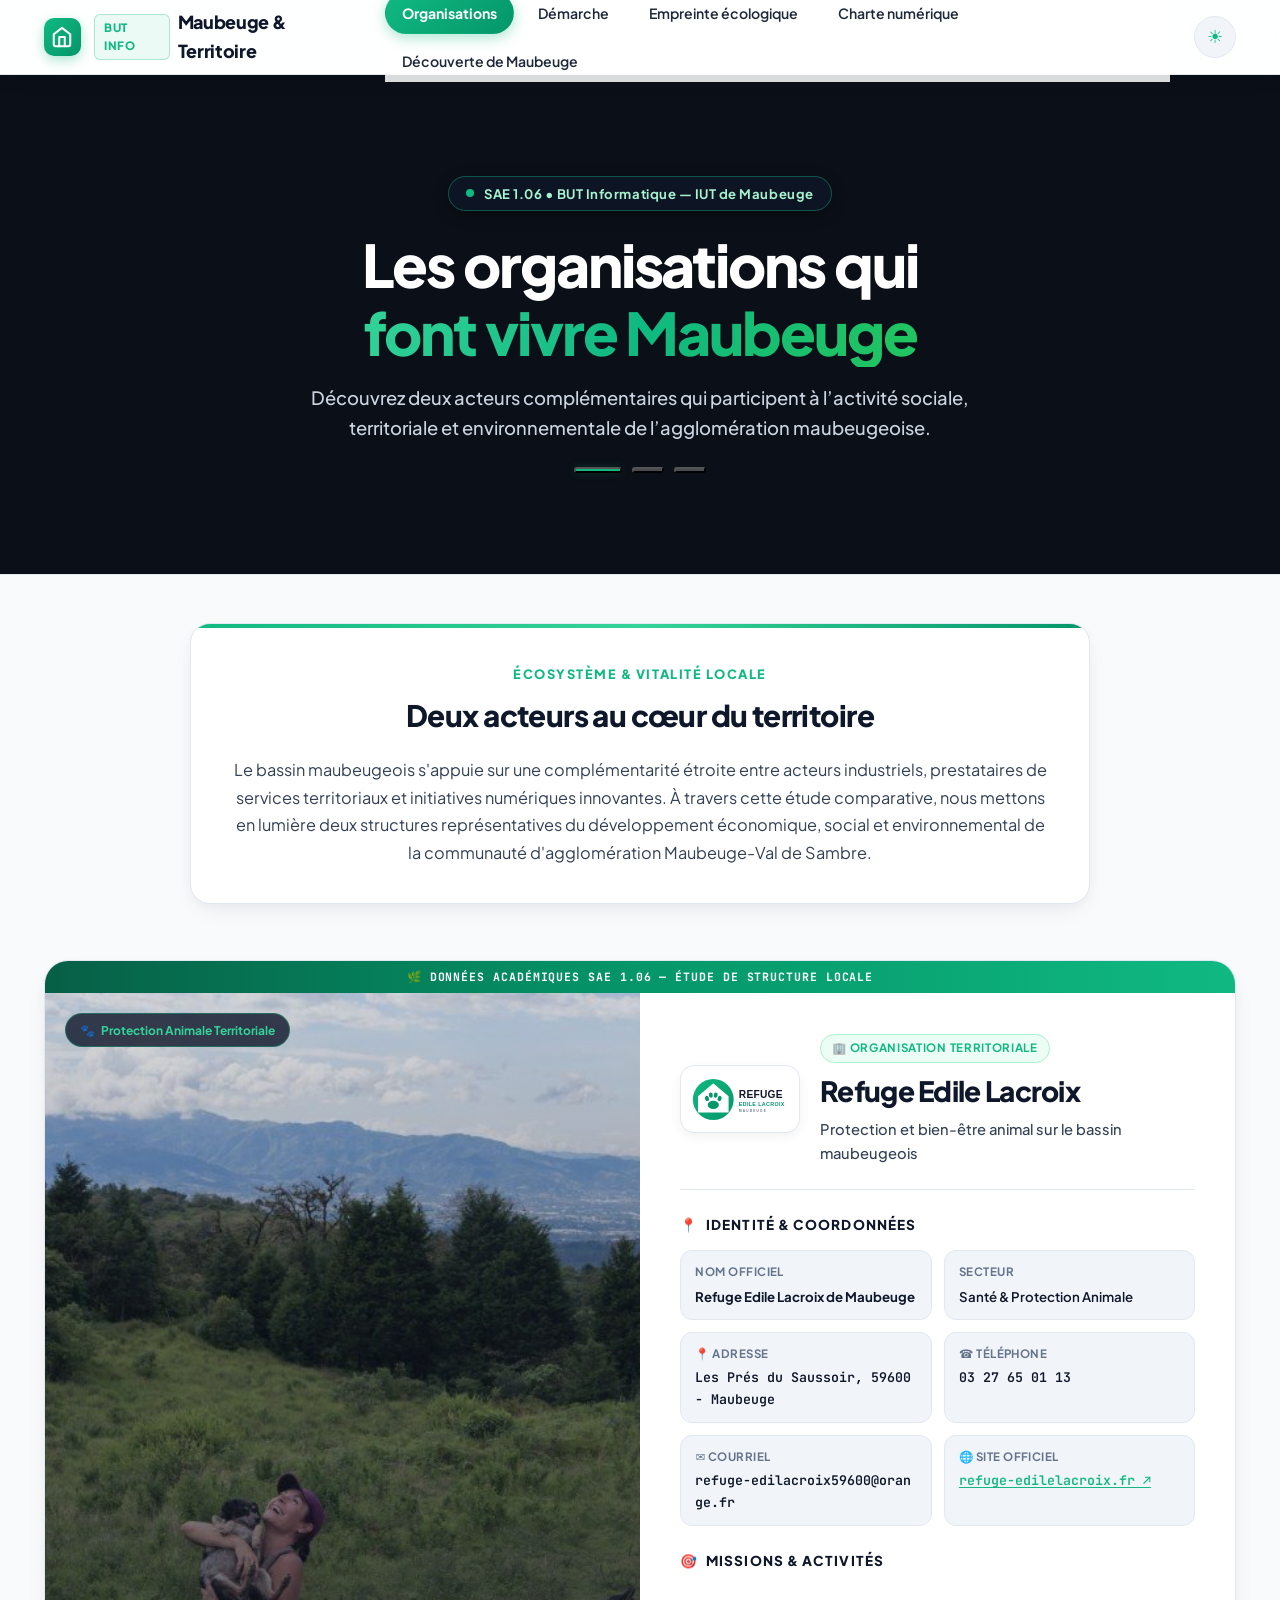
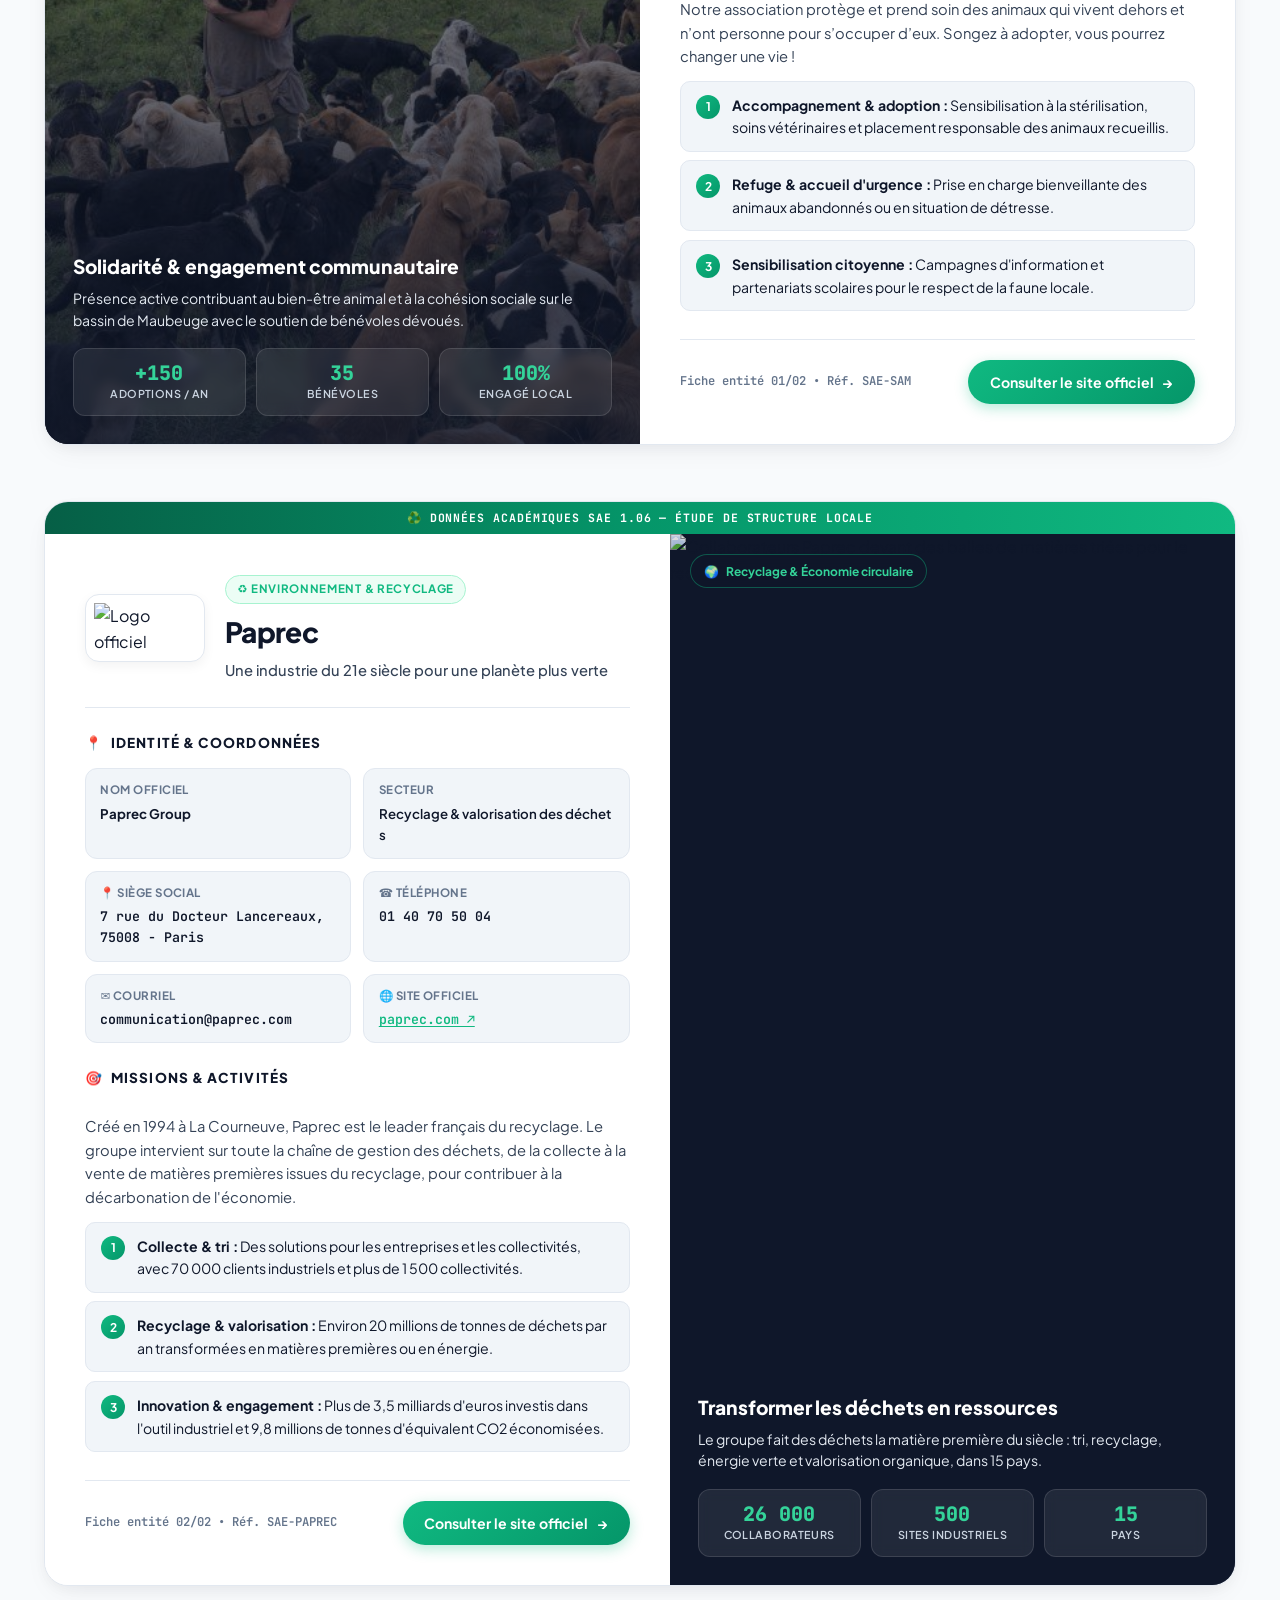
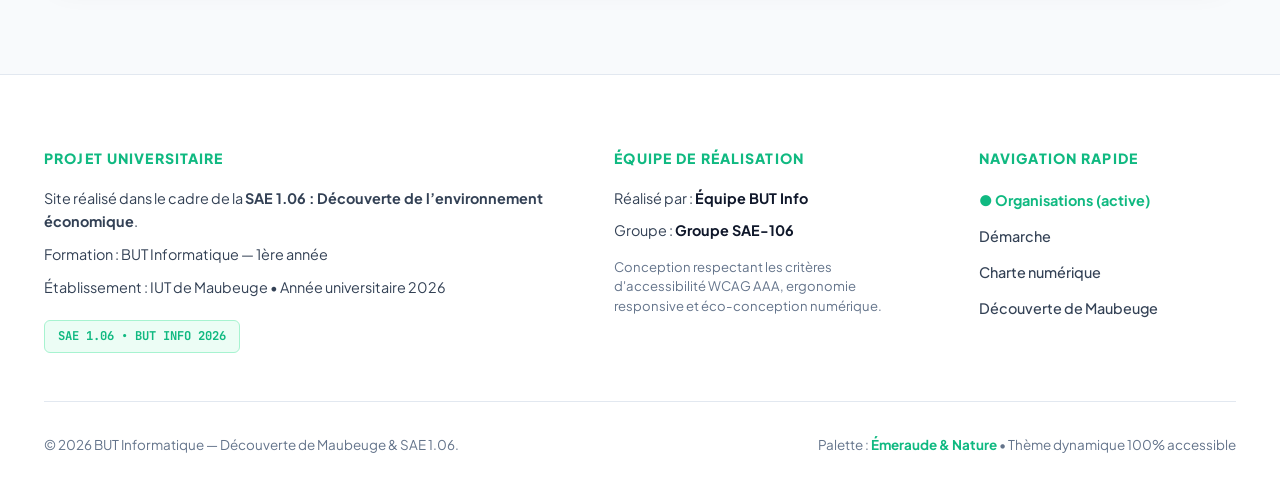
==== commit bf17cd19: "fusion des cinq fichier qui compose notre site" ====
--- a/SAE_Decouverte_Maubeuge/index.html
+++ b/SAE_Decouverte_Maubeuge/index.html
@@ -5,44 +5,12 @@
 <meta content="width=device-width, initial-scale=1.0" name="viewport"/>
 <meta content="Découverte de Maubeuge - Présentation des organisations locales Refuge Edile Lacroix et Paprec dans le cadre de la SAE 1.06 BUT Informatique." name="description"/>
 <title>Organisations — Découverte de Maubeuge | SAE 1.06 BUT Informatique</title>
+<script src="theme.js"></script>
 <link href="https://fonts.googleapis.com" rel="preconnect"/>
 <link crossorigin="" href="https://fonts.gstatic.com" rel="preconnect"/>
 <link href="https://fonts.googleapis.com/css2?family=Plus+Jakarta+Sans:wght@400;500;600;700;800&amp;family=JetBrains+Mono:wght@400;500;600;700&amp;display=swap" rel="stylesheet"/>
 <link href="style.css" rel="stylesheet"/>
-
-<style>
-  .hero-panoramic .hero-slides .hero-slide {
-    opacity: 0;
-    transition: opacity 900ms ease-in-out;
-  }
-
-  .hero-panoramic .hero-slides .hero-slide.active {
-    opacity: 1;
-  }
-
-  @media (prefers-reduced-motion: reduce) {
-    .hero-panoramic .hero-slides .hero-slide {
-      transition: none;
-    }
-  }
-
-  /* Conservez les règles déjà présentes pour .hero-slide et le fondu. */
-  .hero-panoramic .hero-slide {
-    filter: brightness(1.2);
-  }
-
-  .hero-panoramic .hero-overlay {
-    background: linear-gradient(
-      90deg,
-      rgba(8, 15, 13, 0.38),
-      rgba(8, 15, 13, 0.16)
-    ) !important;
-  }
-</style>
-
-
-
-
+<link href="navigation.css" rel="stylesheet"/>
 </head>
 <body>
 <!-- HEADER & NAVIGATION -->
@@ -62,16 +30,16 @@
 </a>
 <nav aria-label="Navigation principale" class="main-nav" id="site-nav" role="navigation">
 <ul class="nav-list">
-<li><a aria-current="page" class="nav-link active" href="index.html">Organisations</a></li>
+<li><a aria-current="page" class="nav-link active actif" href="index.html">Organisations</a></li>
 <li><a class="nav-link" href="demarche.html">Démarche</a></li>
-<li><a class="nav-link" href="empreinte-ecologique.html">Empreinte écologique</a></li>
+<li><a class="nav-link" href="empreinte_ecologique.html">Empreinte écologique</a></li>
 <li><a class="nav-link" href="charte_informatique.html">Charte numérique</a></li>
 <li><a class="nav-link" href="decouverte_maubeuge.html">Découverte de Maubeuge</a></li>
 </ul>
 </nav>
 <div class="header-actions">
-<button aria-label="Basculer entre thème clair et thème sombre" class="theme-toggle" id="theme-toggle-btn" title="Passer au mode clair" type="button">
-<span aria-hidden="true" id="theme-toggle-icon">☀</span>
+<button aria-label="Basculer entre thème clair et thème sombre" class="theme-toggle" data-theme-toggle id="theme-toggle-btn" title="Passer au mode clair" type="button">
+<span aria-hidden="true" data-theme-icon id="theme-toggle-icon">☀</span>
 </button>
 <button aria-controls="site-nav" aria-expanded="false" aria-label="Ouvrir le menu de navigation" class="mobile-menu-btn" id="mobile-menu-btn" type="button">
 <span aria-hidden="true">☰</span>
@@ -144,7 +112,7 @@
 <div class="org-showcase-grid">
 <!-- PANNEAU VISUEL GAUCHE -->
 <div class="org-media-pane">
-<img alt="Animaux protégés au Refuge Edile Lacroix de Maubeuge" class="org-impact-photo" loading="lazy" src="/SAE_Decouverte_Maubeuge/photo/animaux.jpeg"/>
+<img alt="Animaux protégés au Refuge Edile Lacroix de Maubeuge" class="org-impact-photo" loading="lazy" src="./photo/animaux.jpeg"/>
 <div class="org-media-gradient"></div>
 <div class="org-media-floating-badge">
 <span aria-hidden="true">🐾</span>
@@ -174,33 +142,7 @@
 <div>
 <header class="org-header-group">
 <div class="org-logo-frame">
-
-
-<svg aria-label="Refuge Édile Lacroix, association de protection animale"
-     class="org-logo-img" role="img" viewBox="0 0 240 100"
-     xmlns="http://www.w3.org/2000/svg">
-  <rect width="240" height="100" rx="12" fill="#f0f7f0"/>
-  <circle cx="50" cy="50" r="34" fill="#23834b"/>
-  <g fill="#fff">
-    <ellipse cx="50" cy="57" rx="12" ry="10"/>
-    <circle cx="34" cy="42" r="6"/>
-    <circle cx="45" cy="35" r="6"/>
-    <circle cx="57" cy="35" r="6"/>
-    <circle cx="68" cy="42" r="6"/>
-  </g>
-  <text x="95" y="44" fill="#185c37" font-family="sans-serif"
-        font-size="15" font-weight="700">REFUGE ÉDILE</text>
-  <text x="95" y="65" fill="#185c37" font-family="sans-serif"
-        font-size="15" font-weight="700">LACROIX</text>
-  <text x="95" y="81" fill="#42634d" font-family="sans-serif"
-        font-size="9">PROTECTION ANIMALE</text>
-</svg>
-
-
-
-
-
-
+<img alt="Logo du Refuge Edile Lacroix" class="org-logo-img" src="./photo/logo-refuge.svg"/>
 </div>
 <div class="org-title-area">
 <span class="org-category-pill">🏢 Organisation Territoriale</span>
@@ -258,8 +200,6 @@
 <span><strong>Refuge &amp; accueil d'urgence :</strong> Prise en charge bienveillante des animaux abandonnés ou en situation de détresse.</span>
 </li>
 <li class="org-step-item">
-**Remplacer :** le code du carrousel...
-
 <span class="org-step-num">3</span>
 <span><strong>Sensibilisation citoyenne :</strong> Campagnes d'information et partenariats scolaires pour le respect de la faune locale.</span>
 </li>
@@ -422,7 +362,6 @@
 <ul class="footer-nav">
 <li><a href="index.html" style="color: var(--accent-green); font-weight: 700;">● Organisations (active)</a></li>
 <li><a href="demarche.html">Démarche</a></li>
-<li><a href="empreinte-ecologique.html">Empreinte écologique</a></li>
 <li><a href="charte-numerique.html">Charte numérique</a></li>
 <li><a href="decouverte-maubeuge.html">Découverte de Maubeuge</a></li>
 </ul>
@@ -437,36 +376,6 @@
 <!-- SCRIPT DE GESTION DU THÈME & DU CARROUSEL -->
 <script>
 (function() {
-  // 1. Commutateur Thème Clair / Thème Sombre
-  const themeToggleBtn = document.getElementById('theme-toggle-btn');
-  const themeToggleIcon = document.getElementById('theme-toggle-icon');
-  const rootHtml = document.documentElement;
-
-  const savedTheme = localStorage.getItem('theme') || 'dark';
-  rootHtml.setAttribute('data-theme', savedTheme);
-  updateToggleIcon(savedTheme);
-
-  themeToggleBtn.addEventListener('click', function() {
-    const currentTheme = rootHtml.getAttribute('data-theme');
-    const nextTheme = currentTheme === 'light' ? 'dark' : 'light';
-    
-    rootHtml.setAttribute('data-theme', nextTheme);
-    localStorage.setItem('theme', nextTheme);
-    updateToggleIcon(nextTheme);
-  });
-
-  function updateToggleIcon(theme) {
-    if (theme === 'dark') {
-      themeToggleIcon.textContent = '☀';
-      themeToggleBtn.setAttribute('title', 'Passer au mode clair');
-      themeToggleBtn.setAttribute('aria-label', 'Passer au mode clair');
-    } else {
-      themeToggleIcon.textContent = '☾';
-      themeToggleBtn.setAttribute('title', 'Passer au mode sombre');
-      themeToggleBtn.setAttribute('aria-label', 'Passer au mode sombre');
-    }
-  }
-
   // 2. Navigation Mobile
   const mobileMenuBtn = document.getElementById('mobile-menu-btn');
   const siteNav = document.getElementById('site-nav');
@@ -479,101 +388,64 @@
     });
   }
 
-  // 3. Carrousel : images locales préchargées et fondu automatique
-const slides = [...document.querySelectorAll('.hero-slide')];
-const indicators = [...document.querySelectorAll('.indicator-dot')];
-const imagePaths = [
-  'photo/ville_maubeuge_centre.jpeg',
-  'photo/rue_maubeuge.jpeg',
-  'photo/Gare_maubeuge.jpeg'
-];
-
-let availableSlides = [];
-let currentSlide = -1;
-let carouselInterval = null;
-
-// Neutralise les fonds éventuellement définis dans style.css.
-slides.forEach(slide => {
-  slide.style.setProperty('background-image', 'none', 'important');
-});
-
-function showSlide(index) {
-  if (!availableSlides.includes(index)) return;
-
-  slides.forEach((slide, i) => {
-    const active = i === index;
-    slide.classList.toggle('active', active);
-    slide.setAttribute('aria-hidden', String(!active));
+  // 3. Carrousel Fluide du Hero (Transitions fondues toutes les 4.5s)
+  const slides = document.querySelectorAll('.hero-slide');
+  const indicators = document.querySelectorAll('.indicator-dot');
+  let currentSlide = 0;
+  let carouselInterval = null;
+
+  function showSlide(index) {
+    if (!slides.length) return;
+    slides.forEach((slide, i) => {
+      if (i === index) {
+        slide.classList.add('active');
+        slide.setAttribute('aria-hidden', 'false');
+      } else {
+        slide.classList.remove('active');
+        slide.setAttribute('aria-hidden', 'true');
+      }
+    });
+
+    indicators.forEach((dot, i) => {
+      if (i === index) {
+        dot.classList.add('active');
+        dot.setAttribute('aria-selected', 'true');
+      } else {
+        dot.classList.remove('active');
+        dot.setAttribute('aria-selected', 'false');
+      }
+    });
+
+    currentSlide = index;
+  }
+
+  function startCarousel() {
+    stopCarousel();
+    carouselInterval = setInterval(() => {
+      const next = (currentSlide + 1) % slides.length;
+      showSlide(next);
+    }, 4500);
+  }
+
+  function stopCarousel() {
+    if (carouselInterval) {
+      clearInterval(carouselInterval);
+    }
+  }
+
+  indicators.forEach(dot => {
+    dot.addEventListener('click', function() {
+      const target = parseInt(this.getAttribute('data-slide'), 10);
+      showSlide(target);
+      startCarousel(); // Réinitialise l'intervalle après interaction
+    });
   });
 
-  indicators.forEach((dot, i) => {
-    const active = i === index;
-    dot.classList.toggle('active', active);
-    dot.setAttribute('aria-selected', String(active));
-    dot.disabled = !availableSlides.includes(i);
-  });
-
-  currentSlide = index;
-}
-
-function stopCarousel() {
-  if (carouselInterval !== null) {
-    clearInterval(carouselInterval);
-    carouselInterval = null;
-  }
-}
-
-function startCarousel() {
-  stopCarousel();
-  if (availableSlides.length < 2) return;
-
-  carouselInterval = setInterval(() => {
-    const position = availableSlides.indexOf(currentSlide);
-    showSlide(availableSlides[(position + 1) % availableSlides.length]);
-  }, 2500);
-}
-
-indicators.forEach(dot => {
-  dot.addEventListener('click', () => {
-    const index = Number(dot.dataset.slide);
-    if (!availableSlides.includes(index)) return;
-    showSlide(index);
+  // Démarre uniquement si l'utilisateur ne privilégie pas les mouvements réduits
+  const prefersReduced = window.matchMedia('(prefers-reduced-motion: reduce)').matches;
+  if (!prefersReduced && slides.length > 1) {
     startCarousel();
-  });
-});
-
-Promise.all(imagePaths.map(path => new Promise(resolve => {
-  const image = new Image();
-  const url = new URL(path, document.baseURI).href;
-
-  image.onload = () => resolve({ path, url, loaded: true });
-  image.onerror = () => resolve({ path, url, loaded: false });
-  image.src = url;
-}))).then(results => {
-  results.forEach(({ path, url, loaded }, index) => {
-    if (!loaded || !slides[index]) {
-      console.error(`Image introuvable ou illisible : ${path}`);
-      return;
-    }
-
-    slides[index].style.setProperty(
-      'background-image',
-      `url("${url}")`,
-      'important'
-    );
-    slides[index].style.backgroundSize = 'cover';
-    slides[index].style.backgroundPosition = 'center';
-    availableSlides.push(index);
-  });
-
-  if (availableSlides.length) {
-    showSlide(availableSlides[0]);
-
-    if (!window.matchMedia('(prefers-reduced-motion: reduce)').matches) {
-      startCarousel();
-    }
-  }
-});
+  }
 
   // 4. Animations : apparition au défilement, compteurs, images de secours
   rootHtml.classList.add('js');
--- a/SAE_Decouverte_Maubeuge/navigation.css
+++ b/SAE_Decouverte_Maubeuge/navigation.css
@@ -0,0 +1,49 @@
+.main-nav {
+    display: flex;
+    flex-wrap: wrap;
+    align-items: center;
+    background: var(--nav-bg, var(--nav, rgba(255, 255, 255, 0.96)));
+}
+
+.nav-list {
+    display: flex;
+    flex-wrap: wrap;
+    align-items: center;
+    gap: 0.4rem;
+    margin: 0;
+    padding: 0;
+    list-style: none;
+}
+
+.nav-near-center {
+    justify-content: center;
+    width: 100%;
+}
+
+.nav-link {
+    display: inline-block;
+    padding: 0.55rem 1rem;
+    border: 1px solid transparent;
+    border-radius: 9999px;
+    color: var(--nav-text, var(--text-secondary, var(--texte, #334155)));
+    font-size: 0.88rem;
+    font-weight: 600;
+    text-decoration: none;
+    transition: color 0.2s ease, background-color 0.2s ease;
+}
+
+.nav-link:hover {
+    color: var(--accent-green, #059669);
+    background-color: var(--accent-green-dim, rgba(16, 185, 129, 0.08));
+}
+
+.nav-link.actif {
+    color: #fff;
+    background: linear-gradient(135deg, #10b981, #059669);
+    font-weight: 700;
+}
+
+.nav-link:focus-visible {
+    outline: 3px solid var(--accent-green, #059669);
+    outline-offset: 3px;
+}
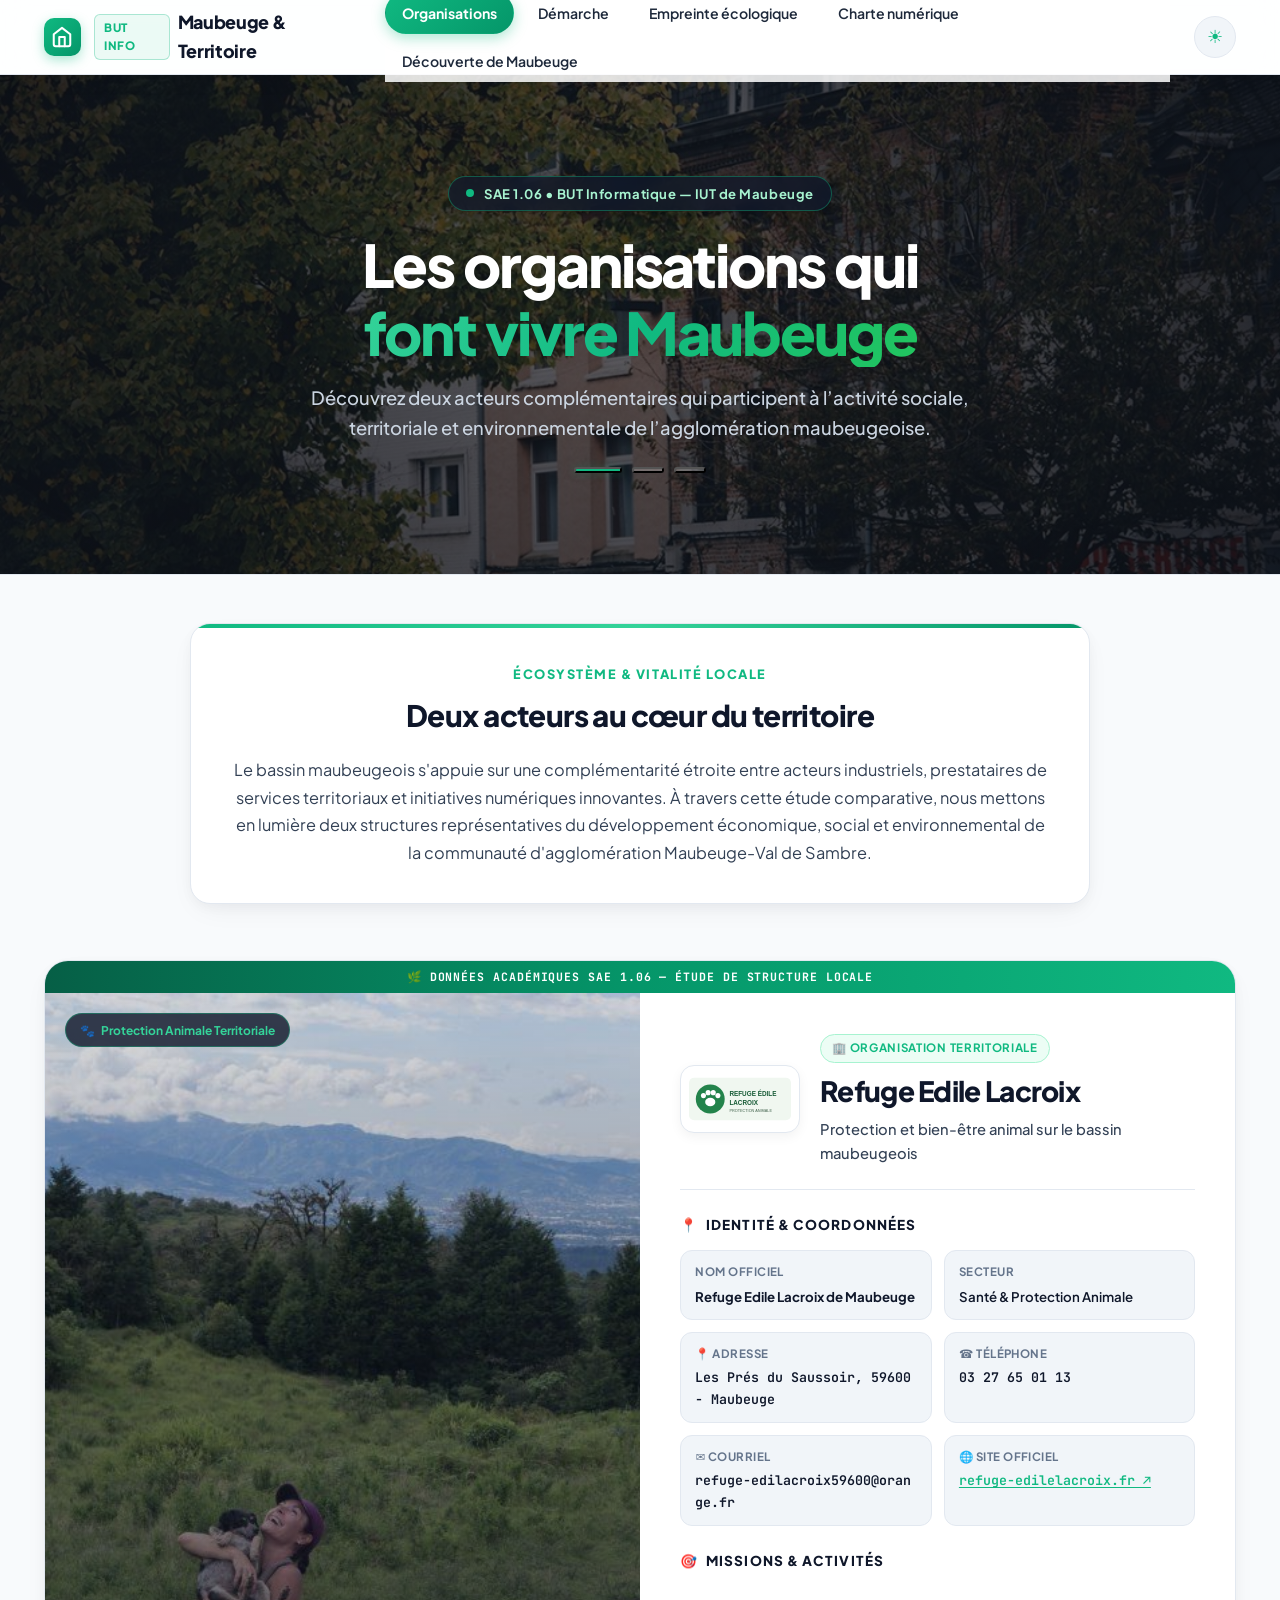
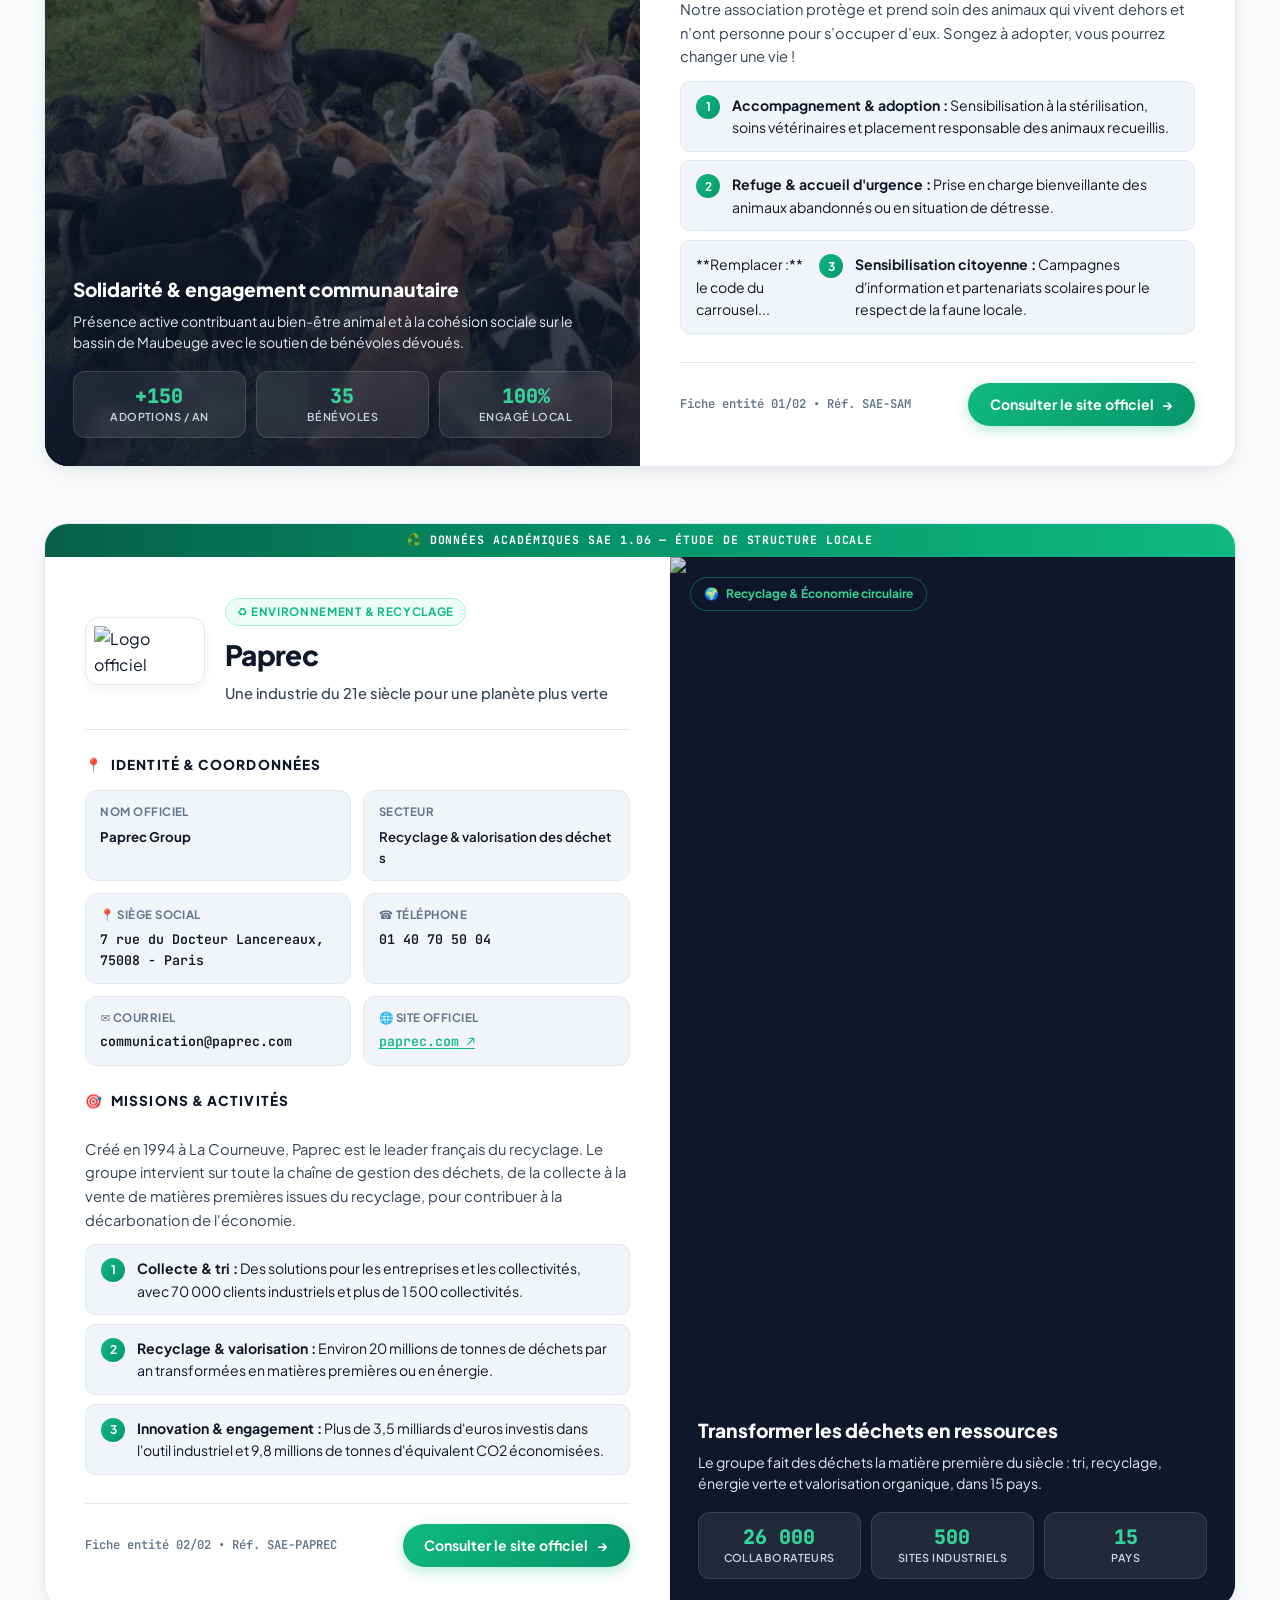
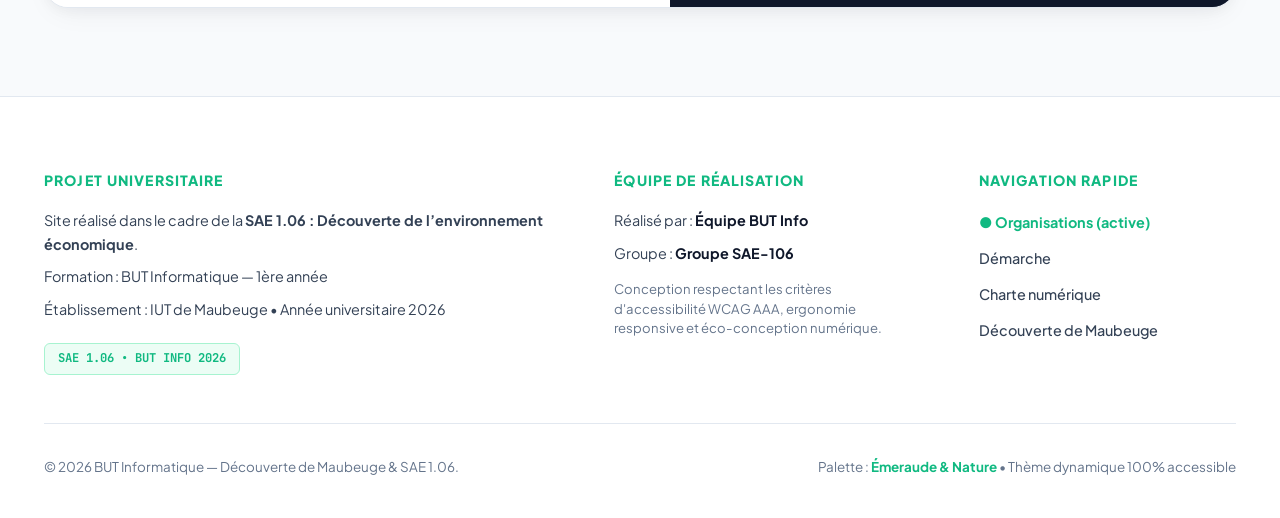
==== commit 9ab3f696: "fusion des cinq fichier qui compose notre site" ====
--- a/SAE_Decouverte_Maubeuge/index.html
+++ b/SAE_Decouverte_Maubeuge/index.html
@@ -112,7 +112,7 @@
 <div class="org-showcase-grid">
 <!-- PANNEAU VISUEL GAUCHE -->
 <div class="org-media-pane">
-<img alt="Animaux protégés au Refuge Edile Lacroix de Maubeuge" class="org-impact-photo" loading="lazy" src="./photo/animaux.jpeg"/>
+<img alt="Animaux protégés au Refuge Edile Lacroix de Maubeuge" class="org-impact-photo" loading="lazy" src="/SAE_Decouverte_Maubeuge/photo/animaux.jpeg"/>
 <div class="org-media-gradient"></div>
 <div class="org-media-floating-badge">
 <span aria-hidden="true">🐾</span>
@@ -142,7 +142,33 @@
 <div>
 <header class="org-header-group">
 <div class="org-logo-frame">
-<img alt="Logo du Refuge Edile Lacroix" class="org-logo-img" src="./photo/logo-refuge.svg"/>
+
+
+<svg aria-label="Refuge Édile Lacroix, association de protection animale"
+     class="org-logo-img" role="img" viewBox="0 0 240 100"
+     xmlns="http://www.w3.org/2000/svg">
+  <rect width="240" height="100" rx="12" fill="#f0f7f0"/>
+  <circle cx="50" cy="50" r="34" fill="#23834b"/>
+  <g fill="#fff">
+    <ellipse cx="50" cy="57" rx="12" ry="10"/>
+    <circle cx="34" cy="42" r="6"/>
+    <circle cx="45" cy="35" r="6"/>
+    <circle cx="57" cy="35" r="6"/>
+    <circle cx="68" cy="42" r="6"/>
+  </g>
+  <text x="95" y="44" fill="#185c37" font-family="sans-serif"
+        font-size="15" font-weight="700">REFUGE ÉDILE</text>
+  <text x="95" y="65" fill="#185c37" font-family="sans-serif"
+        font-size="15" font-weight="700">LACROIX</text>
+  <text x="95" y="81" fill="#42634d" font-family="sans-serif"
+        font-size="9">PROTECTION ANIMALE</text>
+</svg>
+
+
+
+
+
+
 </div>
 <div class="org-title-area">
 <span class="org-category-pill">🏢 Organisation Territoriale</span>
@@ -200,6 +226,8 @@
 <span><strong>Refuge &amp; accueil d'urgence :</strong> Prise en charge bienveillante des animaux abandonnés ou en situation de détresse.</span>
 </li>
 <li class="org-step-item">
+**Remplacer :** le code du carrousel...
+
 <span class="org-step-num">3</span>
 <span><strong>Sensibilisation citoyenne :</strong> Campagnes d'information et partenariats scolaires pour le respect de la faune locale.</span>
 </li>
@@ -388,64 +416,101 @@
     });
   }
 
-  // 3. Carrousel Fluide du Hero (Transitions fondues toutes les 4.5s)
-  const slides = document.querySelectorAll('.hero-slide');
-  const indicators = document.querySelectorAll('.indicator-dot');
-  let currentSlide = 0;
-  let carouselInterval = null;
-
-  function showSlide(index) {
-    if (!slides.length) return;
-    slides.forEach((slide, i) => {
-      if (i === index) {
-        slide.classList.add('active');
-        slide.setAttribute('aria-hidden', 'false');
-      } else {
-        slide.classList.remove('active');
-        slide.setAttribute('aria-hidden', 'true');
-      }
-    });
-
-    indicators.forEach((dot, i) => {
-      if (i === index) {
-        dot.classList.add('active');
-        dot.setAttribute('aria-selected', 'true');
-      } else {
-        dot.classList.remove('active');
-        dot.setAttribute('aria-selected', 'false');
-      }
-    });
-
-    currentSlide = index;
+  // 3. Carrousel : images locales préchargées et fondu automatique
+const slides = [...document.querySelectorAll('.hero-slide')];
+const indicators = [...document.querySelectorAll('.indicator-dot')];
+const imagePaths = [
+  'photo/ville_maubeuge_centre.jpeg',
+  'photo/rue_maubeuge.jpeg',
+  'photo/Gare_maubeuge.jpeg'
+];
+
+let availableSlides = [];
+let currentSlide = -1;
+let carouselInterval = null;
+
+// Neutralise les fonds éventuellement définis dans style.css.
+slides.forEach(slide => {
+  slide.style.setProperty('background-image', 'none', 'important');
+});
+
+function showSlide(index) {
+  if (!availableSlides.includes(index)) return;
+
+  slides.forEach((slide, i) => {
+    const active = i === index;
+    slide.classList.toggle('active', active);
+    slide.setAttribute('aria-hidden', String(!active));
+  });
+
+  indicators.forEach((dot, i) => {
+    const active = i === index;
+    dot.classList.toggle('active', active);
+    dot.setAttribute('aria-selected', String(active));
+    dot.disabled = !availableSlides.includes(i);
+  });
+
+  currentSlide = index;
+}
+
+function stopCarousel() {
+  if (carouselInterval !== null) {
+    clearInterval(carouselInterval);
+    carouselInterval = null;
   }
-
-  function startCarousel() {
-    stopCarousel();
-    carouselInterval = setInterval(() => {
-      const next = (currentSlide + 1) % slides.length;
-      showSlide(next);
-    }, 4500);
-  }
-
-  function stopCarousel() {
-    if (carouselInterval) {
-      clearInterval(carouselInterval);
+}
+
+function startCarousel() {
+  stopCarousel();
+  if (availableSlides.length < 2) return;
+
+  carouselInterval = setInterval(() => {
+    const position = availableSlides.indexOf(currentSlide);
+    showSlide(availableSlides[(position + 1) % availableSlides.length]);
+  }, 2500);
+}
+
+indicators.forEach(dot => {
+  dot.addEventListener('click', () => {
+    const index = Number(dot.dataset.slide);
+    if (!availableSlides.includes(index)) return;
+    showSlide(index);
+    startCarousel();
+  });
+});
+
+Promise.all(imagePaths.map(path => new Promise(resolve => {
+  const image = new Image();
+  const url = new URL(path, document.baseURI).href;
+
+  image.onload = () => resolve({ path, url, loaded: true });
+  image.onerror = () => resolve({ path, url, loaded: false });
+  image.src = url;
+}))).then(results => {
+  results.forEach(({ path, url, loaded }, index) => {
+    if (!loaded || !slides[index]) {
+      console.error(`Image introuvable ou illisible : ${path}`);
+      return;
+    }
+
+    slides[index].style.setProperty(
+      'background-image',
+      `url("${url}")`,
+      'important'
+    );
+    slides[index].style.backgroundSize = 'cover';
+    slides[index].style.backgroundPosition = 'center';
+    availableSlides.push(index);
+  });
+
+  if (availableSlides.length) {
+    showSlide(availableSlides[0]);
+
+    if (!window.matchMedia('(prefers-reduced-motion: reduce)').matches) {
+      startCarousel();
     }
   }
-
-  indicators.forEach(dot => {
-    dot.addEventListener('click', function() {
-      const target = parseInt(this.getAttribute('data-slide'), 10);
-      showSlide(target);
-      startCarousel(); // Réinitialise l'intervalle après interaction
-    });
-  });
-
-  // Démarre uniquement si l'utilisateur ne privilégie pas les mouvements réduits
-  const prefersReduced = window.matchMedia('(prefers-reduced-motion: reduce)').matches;
-  if (!prefersReduced && slides.length > 1) {
-    startCarousel();
-  }
+});
 
   // 4. Animations : apparition au défilement, compteurs, images de secours
   rootHtml.classList.add('js');
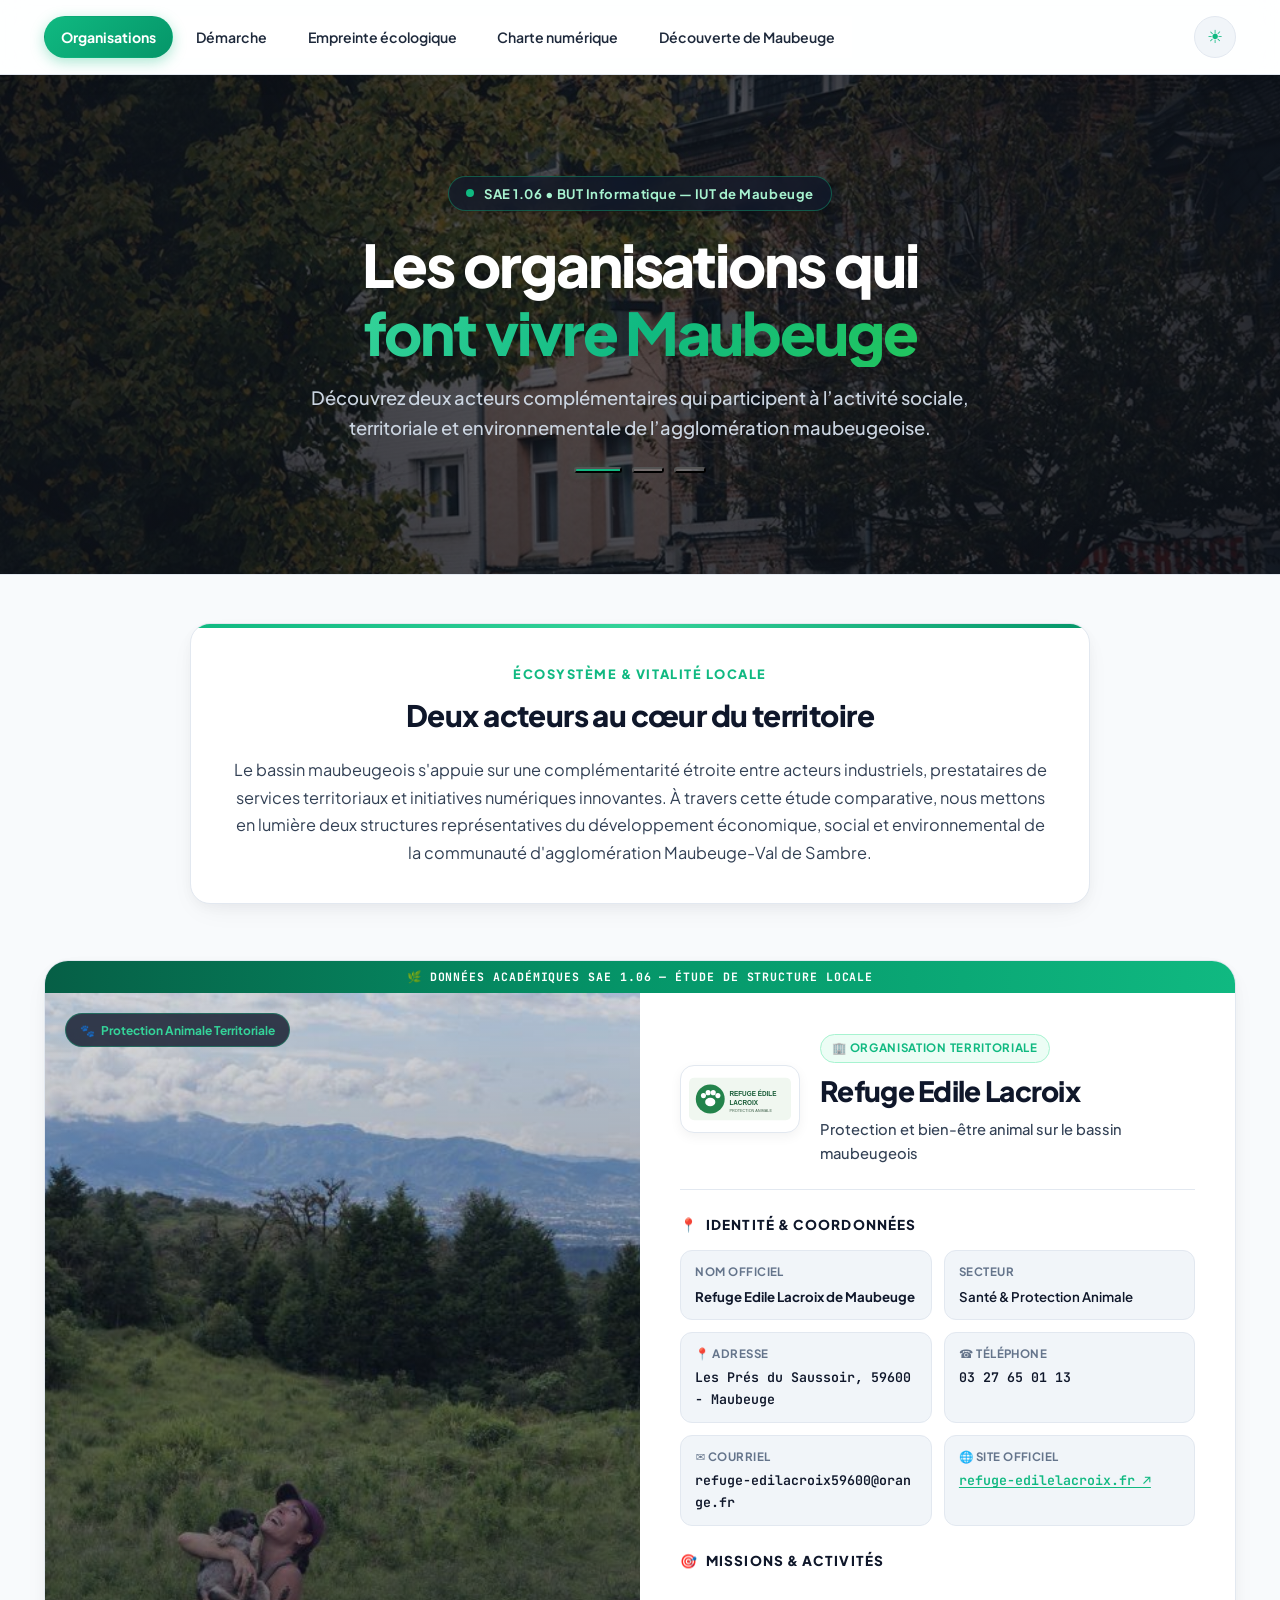
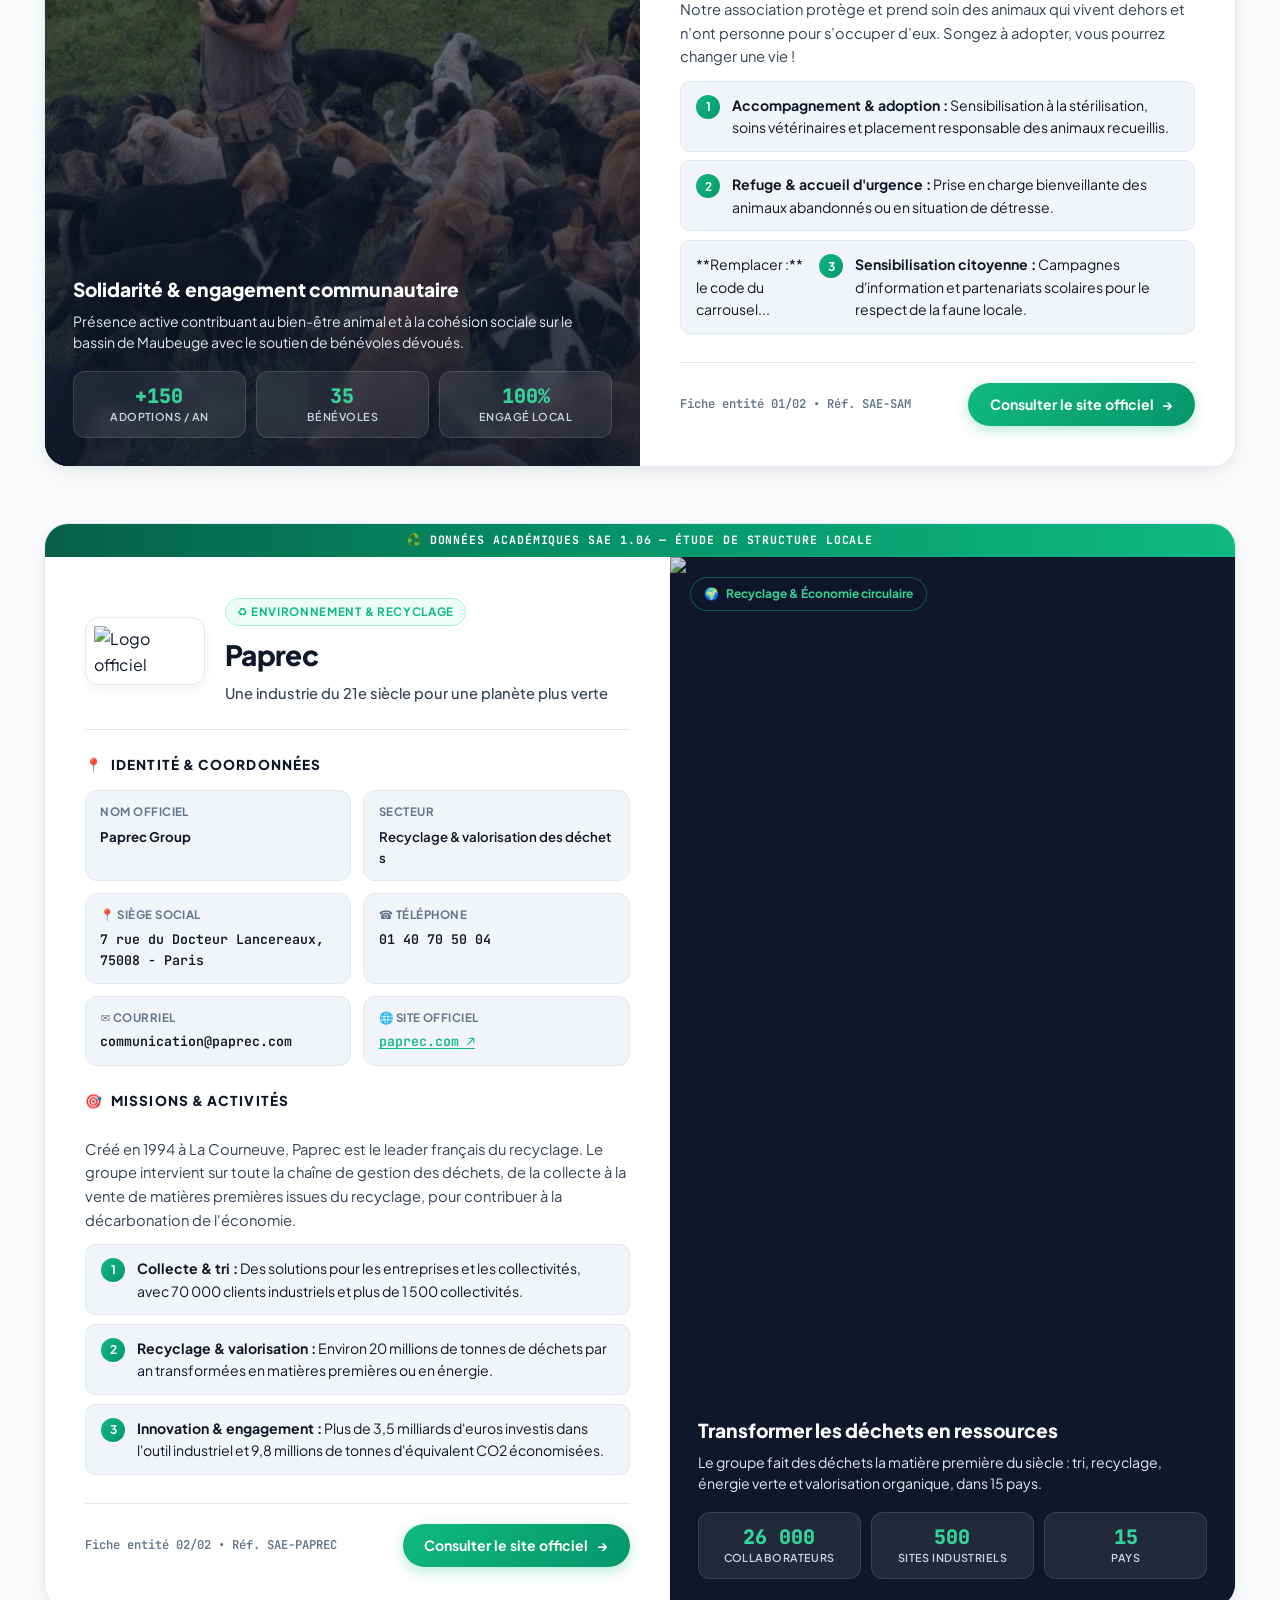
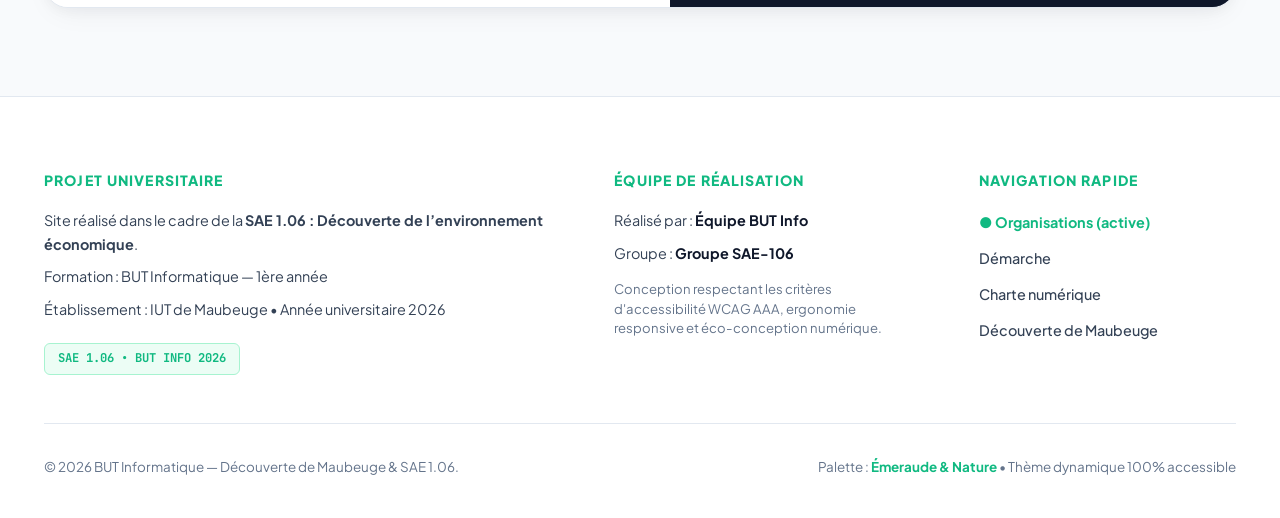
==== commit b283dc4d: "finalisation de mon projet" ====
--- a/SAE_Decouverte_Maubeuge/index.html
+++ b/SAE_Decouverte_Maubeuge/index.html
@@ -16,18 +16,6 @@
 <!-- HEADER & NAVIGATION -->
 <header class="site-header" role="banner">
 <div class="container header-content">
-<a class="brand" href="index.html" title="Retour à l'accueil du projet Maubeuge">
-<div aria-hidden="true" class="brand-icon">
-<svg fill="none" height="22" stroke="currentColor" stroke-linecap="round" stroke-linejoin="round" stroke-width="2.2" viewbox="0 0 24 24" width="22">
-<path d="M3 9l9-7 9 7v11a2 2 0 0 1-2 2H5a2 2 0 0 1-2-2z"></path>
-<polyline points="9 22 9 12 15 12 15 22"></polyline>
-</svg>
-</div>
-<span class="brand-logo-text">
-<span class="brand-logo-badge">BUT INFO</span>
-        Maubeuge &amp; Territoire
-      </span>
-</a>
 <nav aria-label="Navigation principale" class="main-nav" id="site-nav" role="navigation">
 <ul class="nav-list">
 <li><a aria-current="page" class="nav-link active actif" href="index.html">Organisations</a></li>
